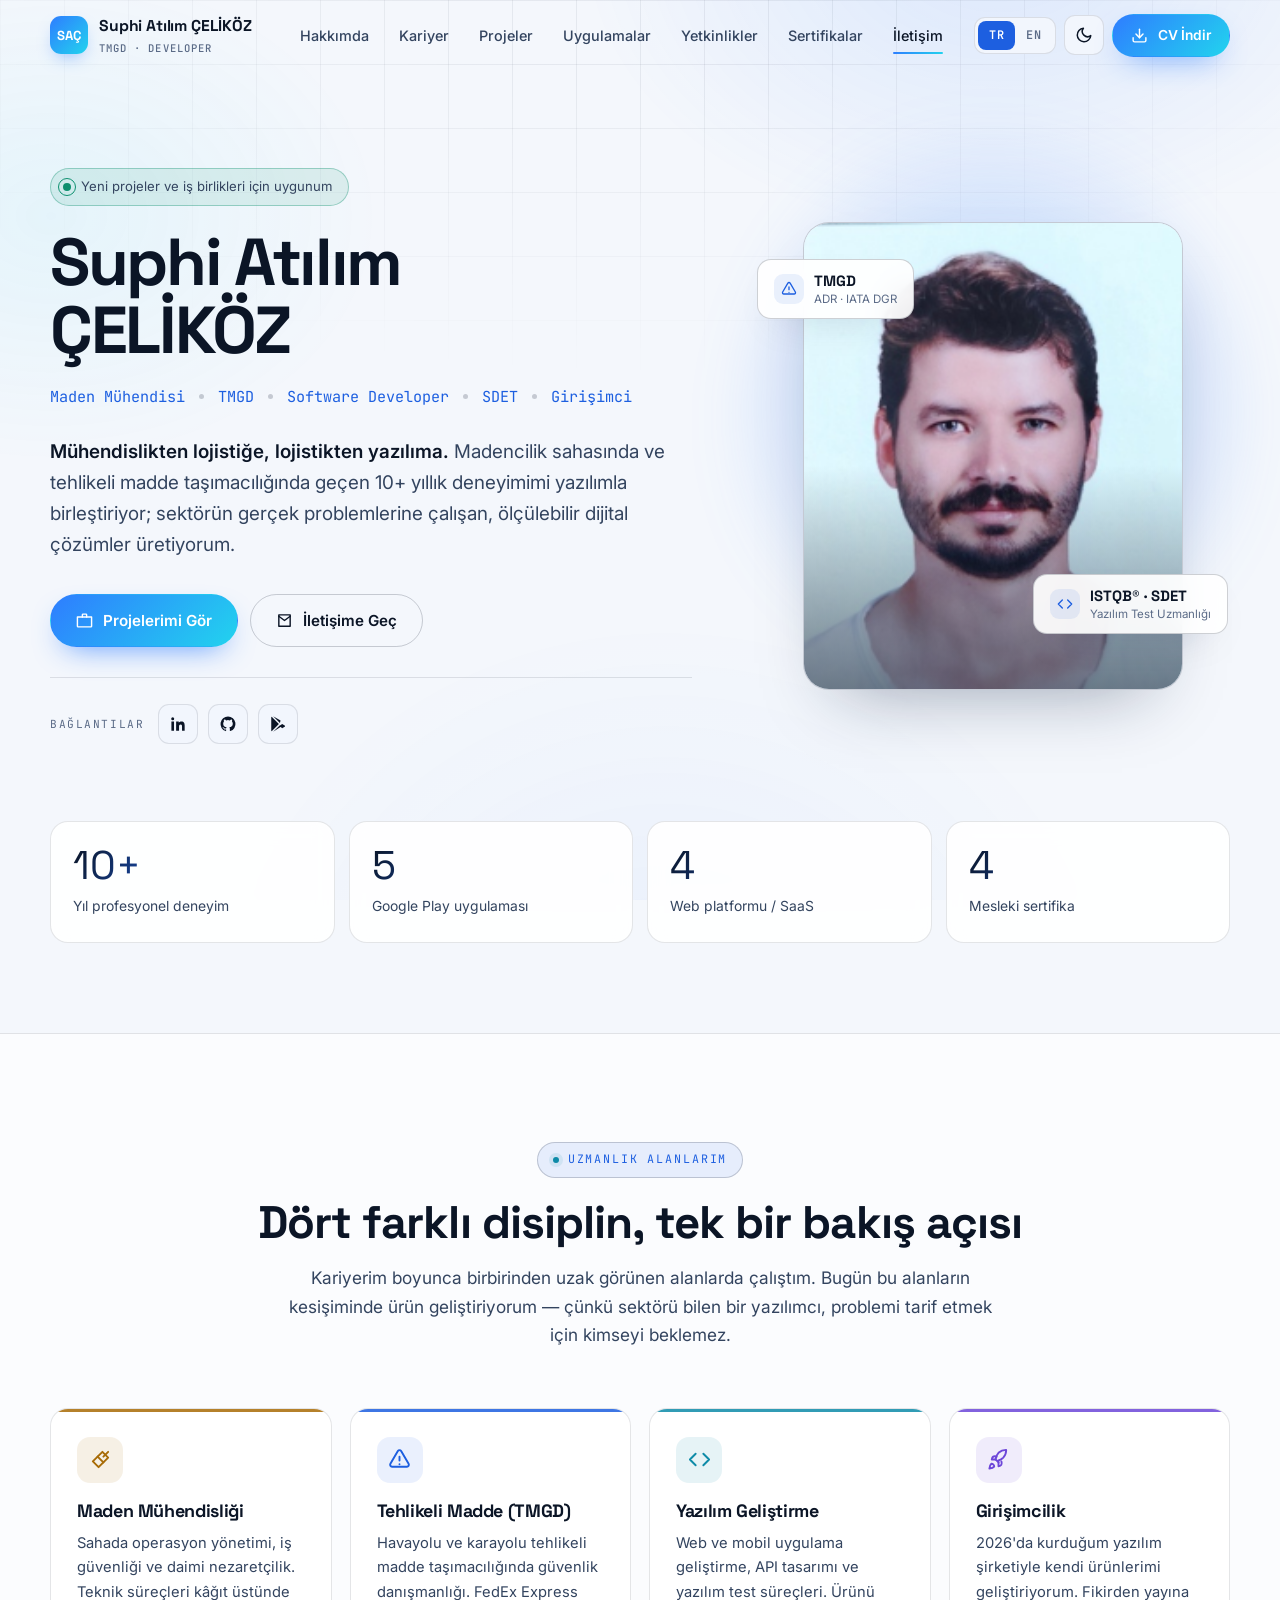
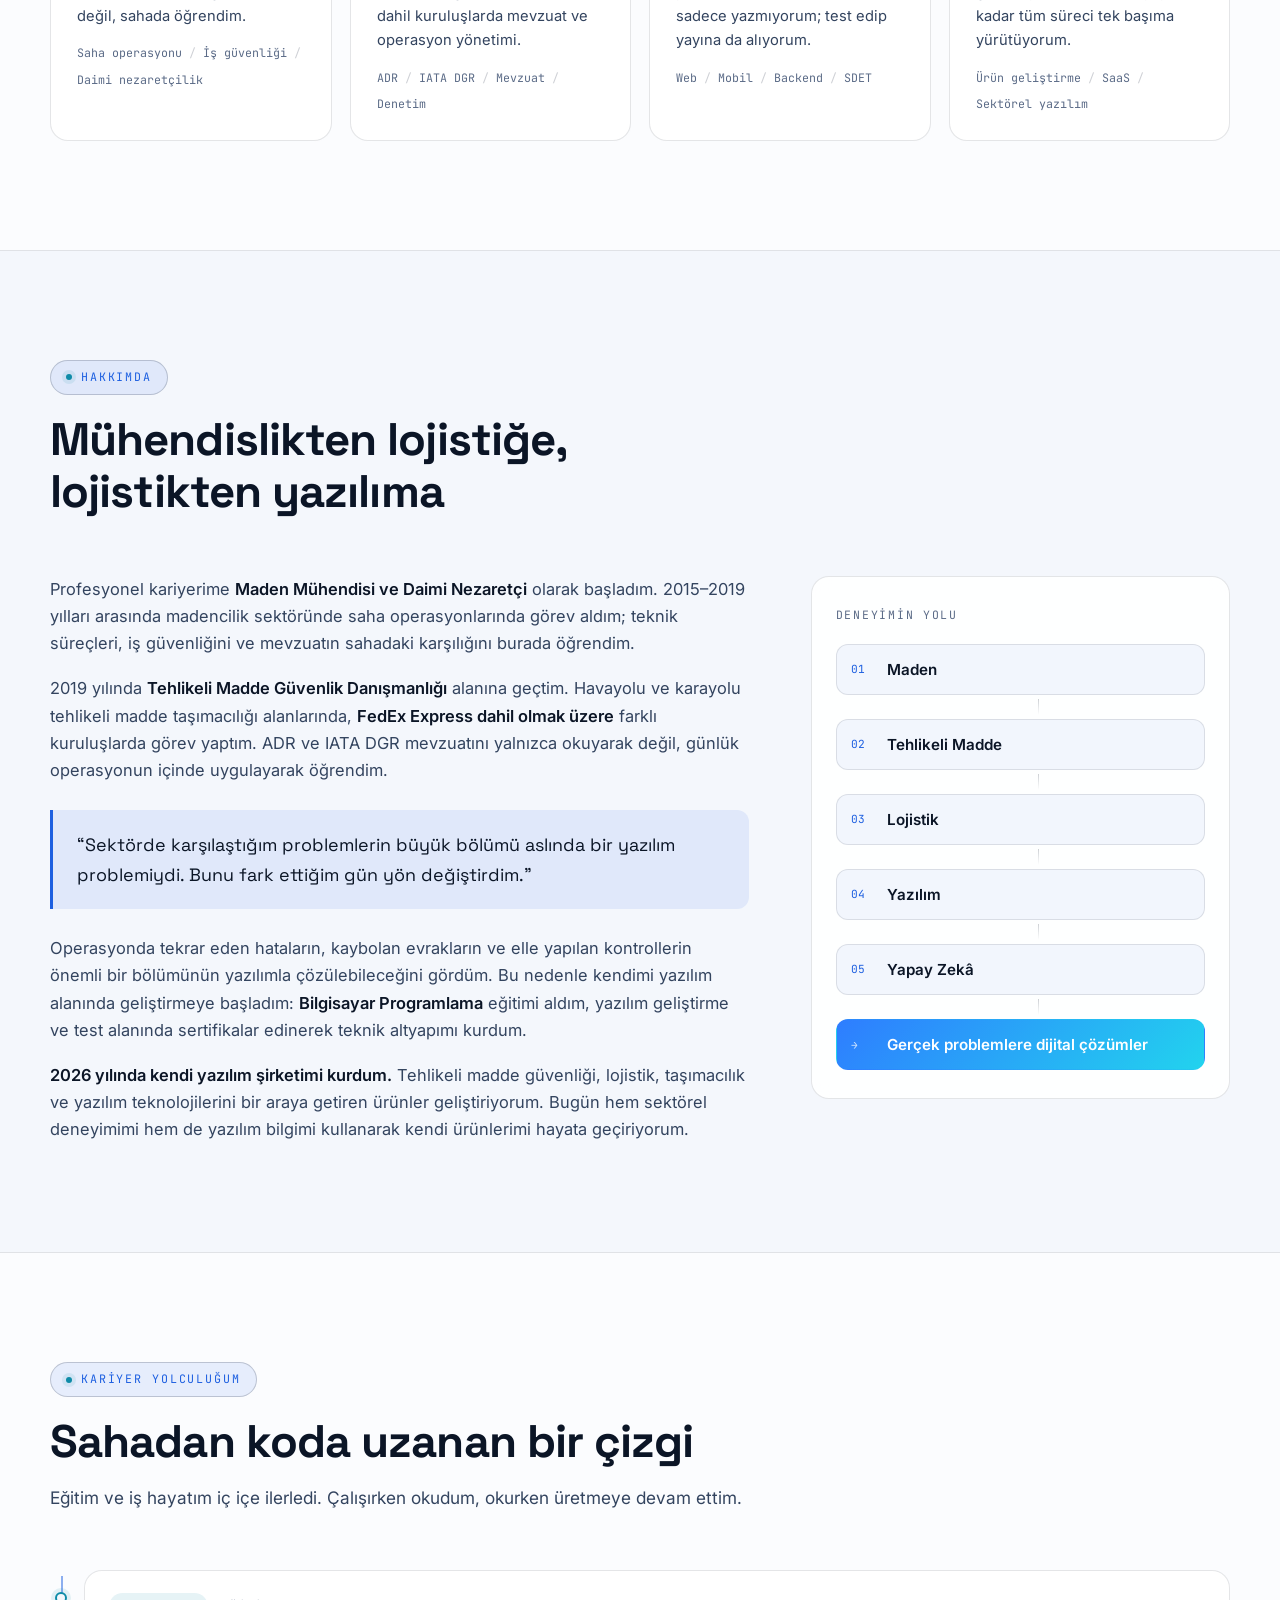
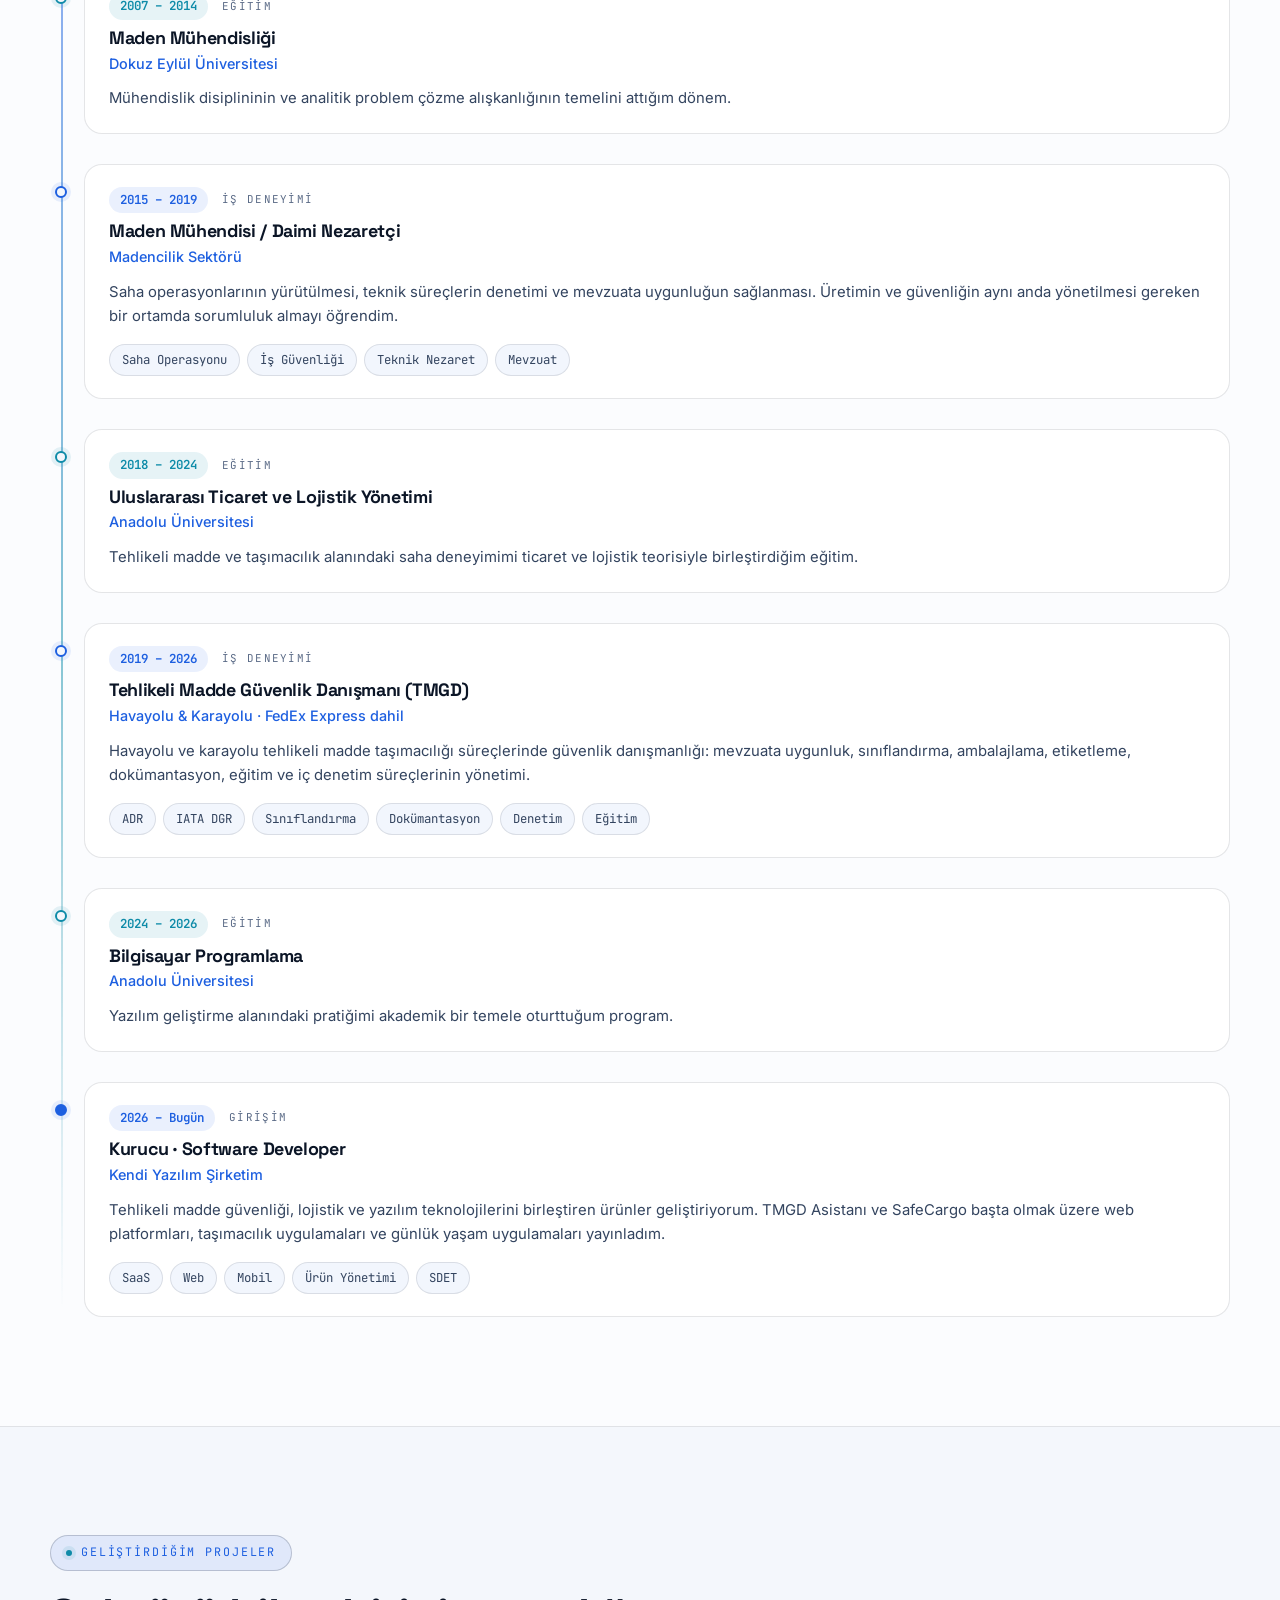
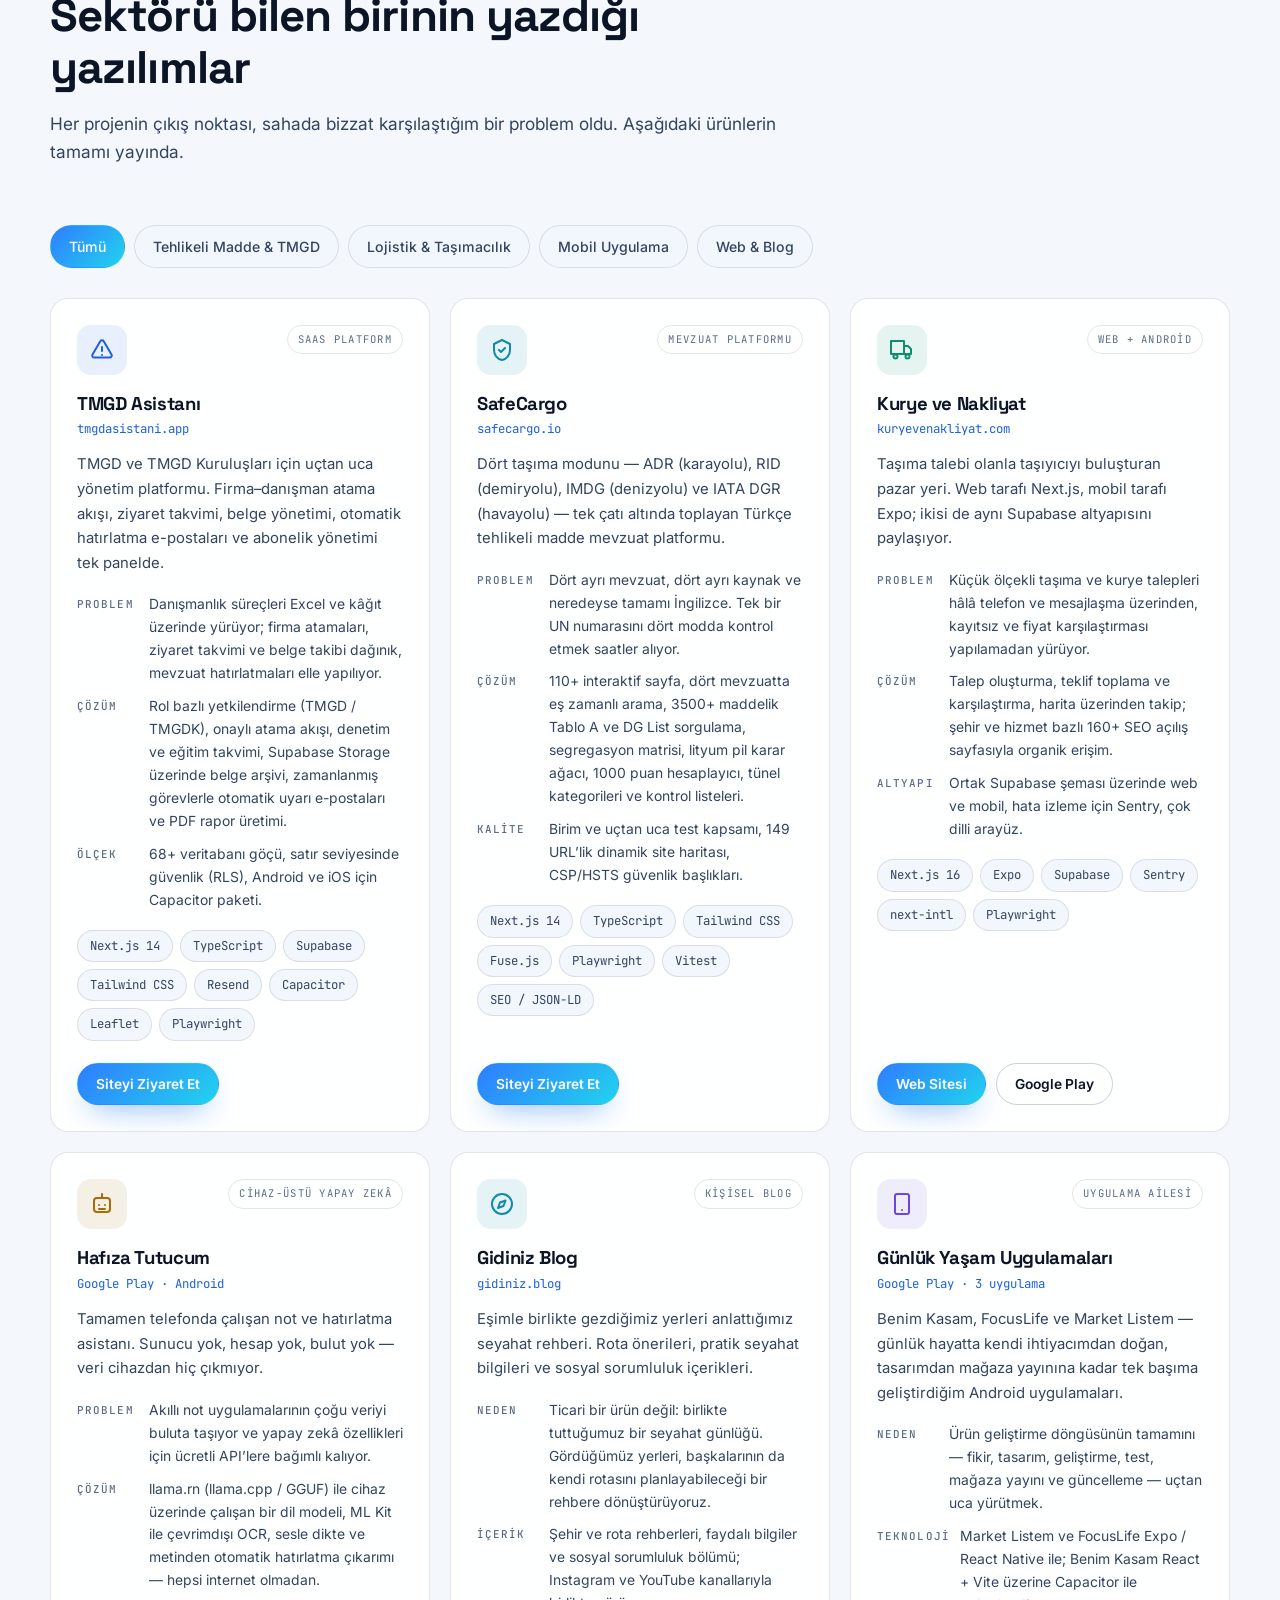
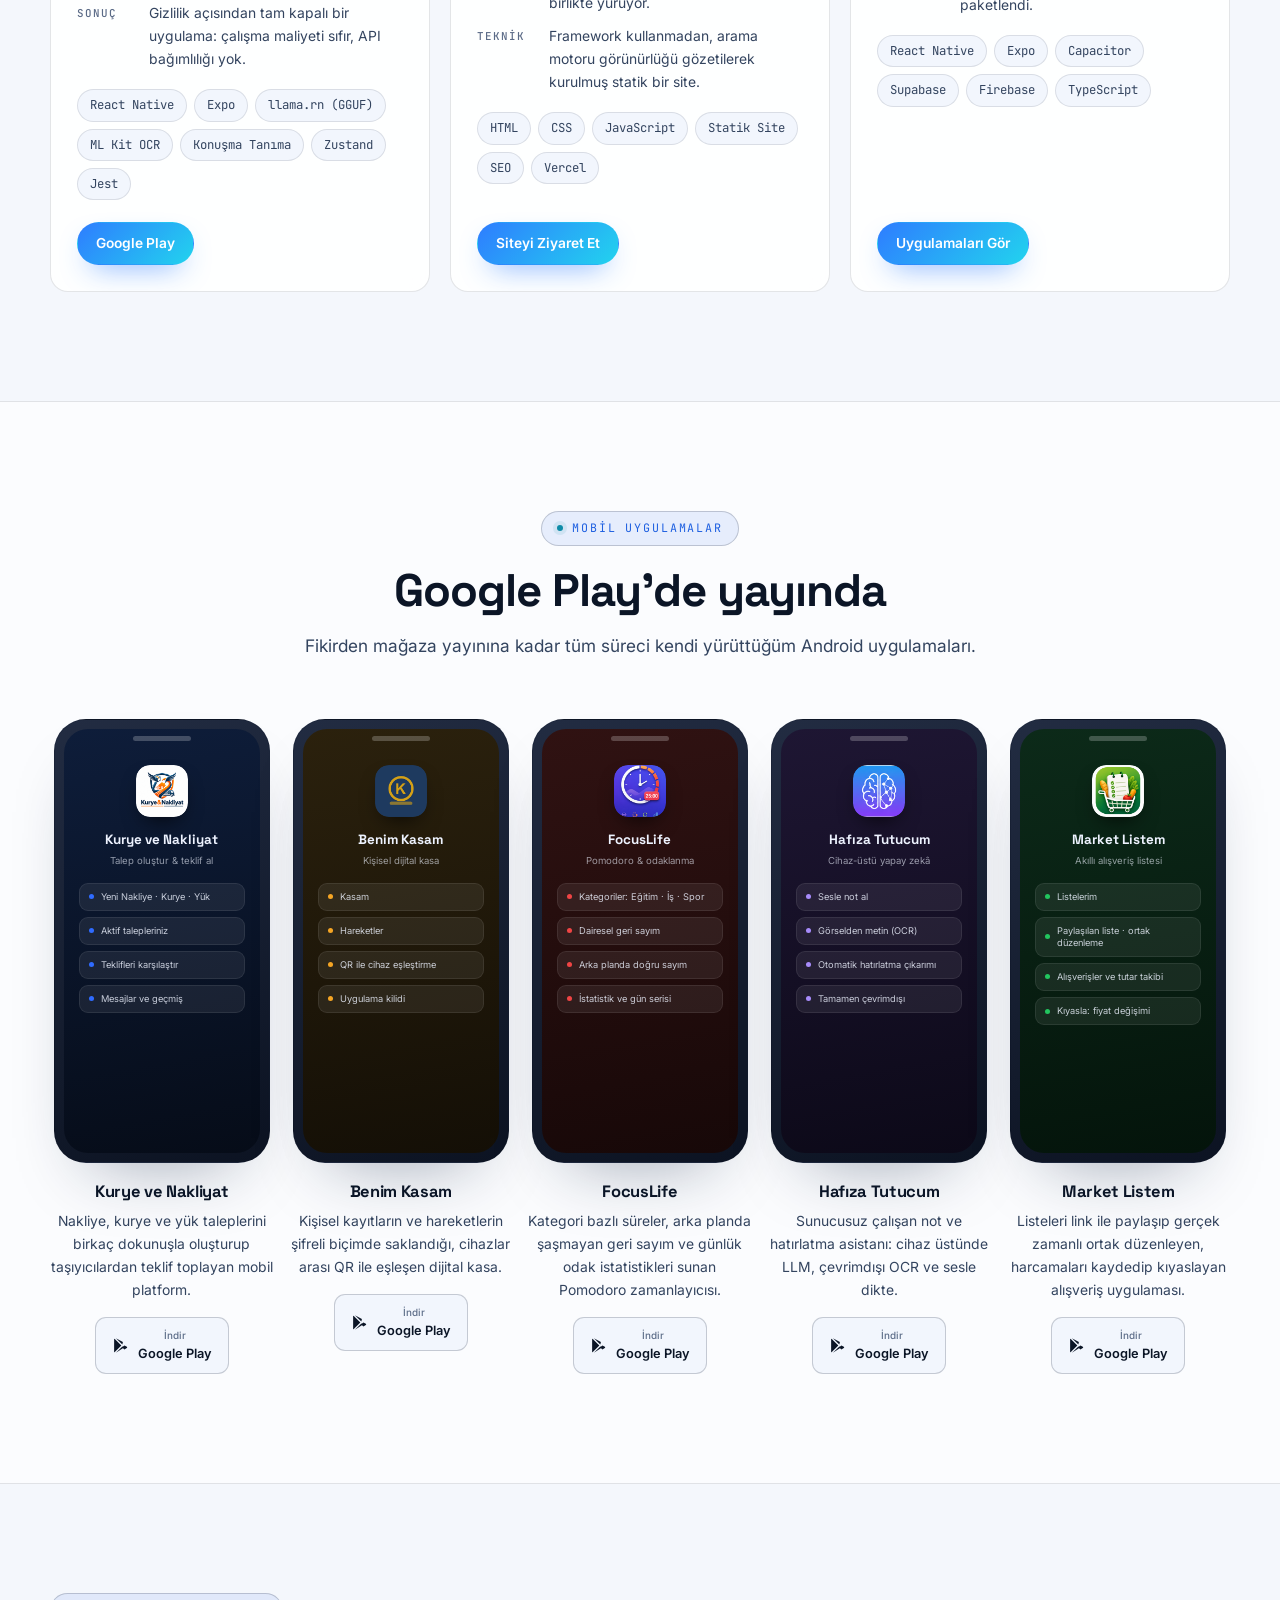
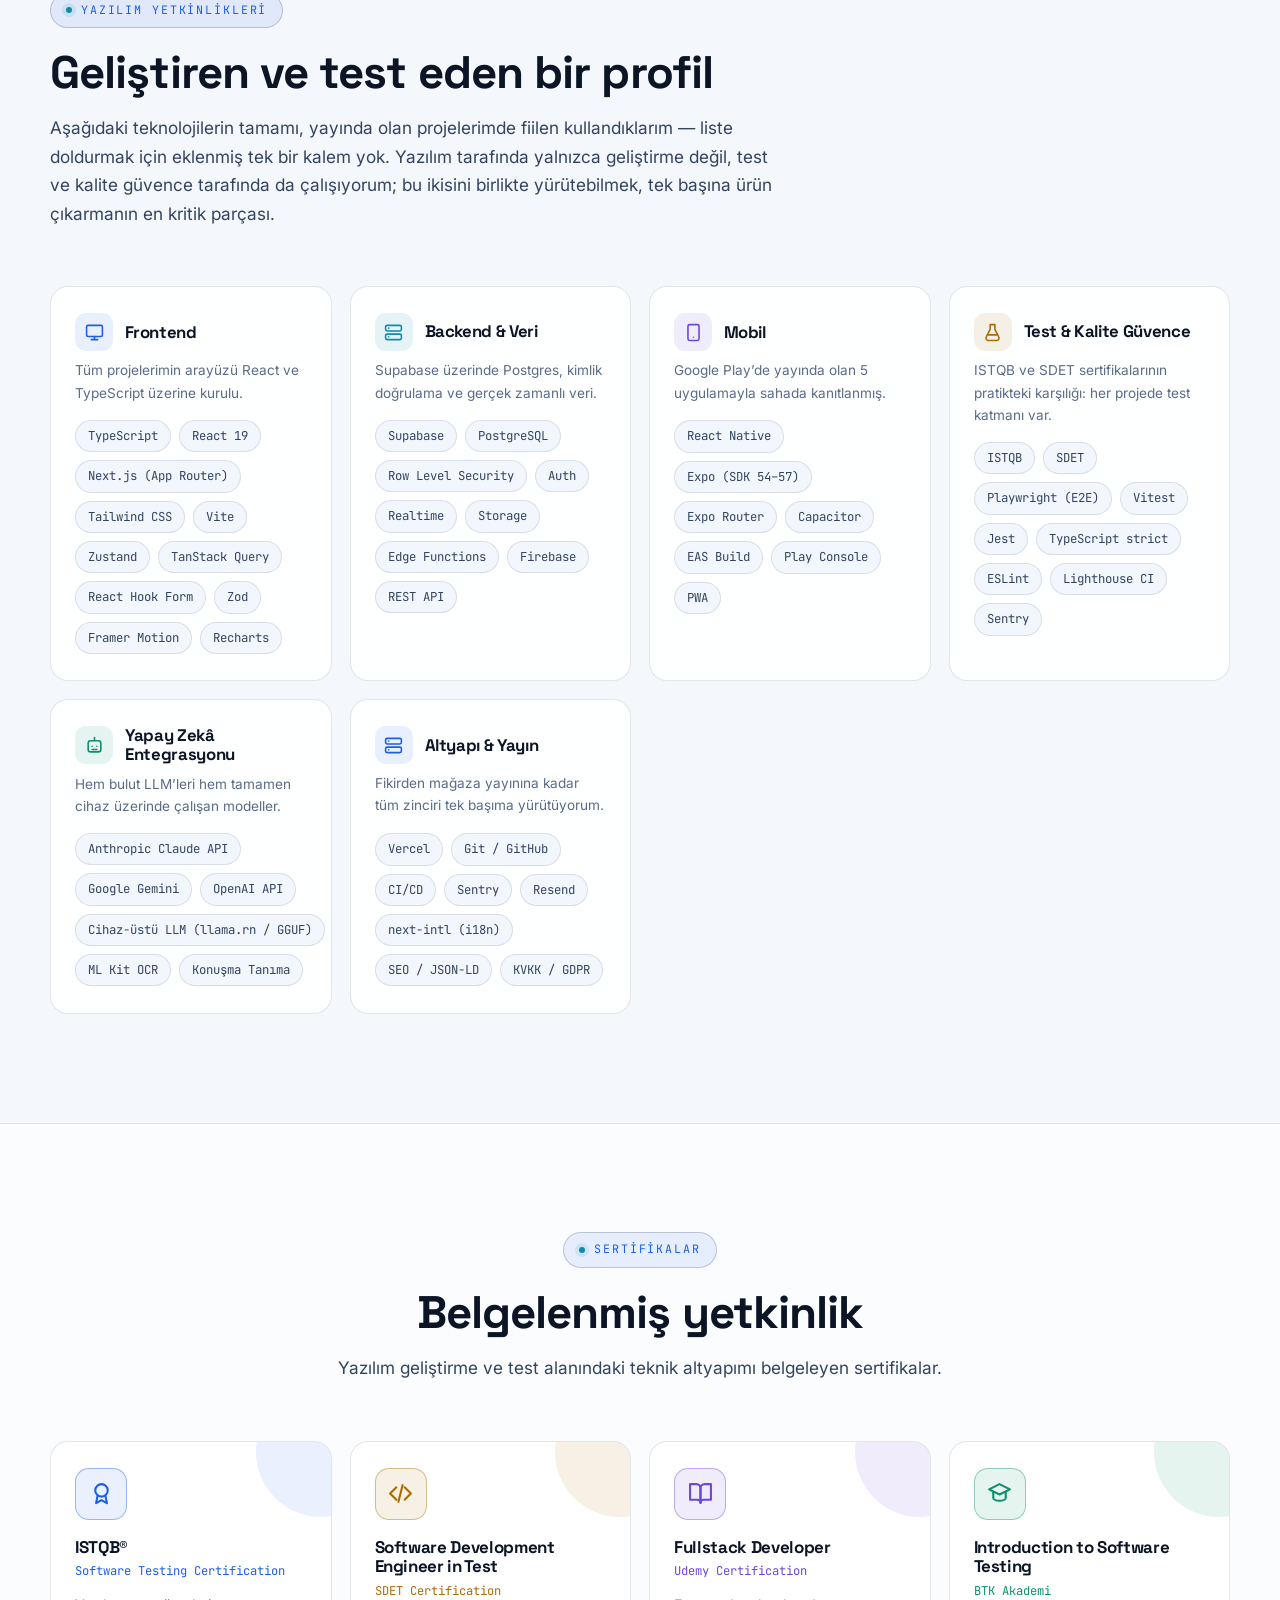
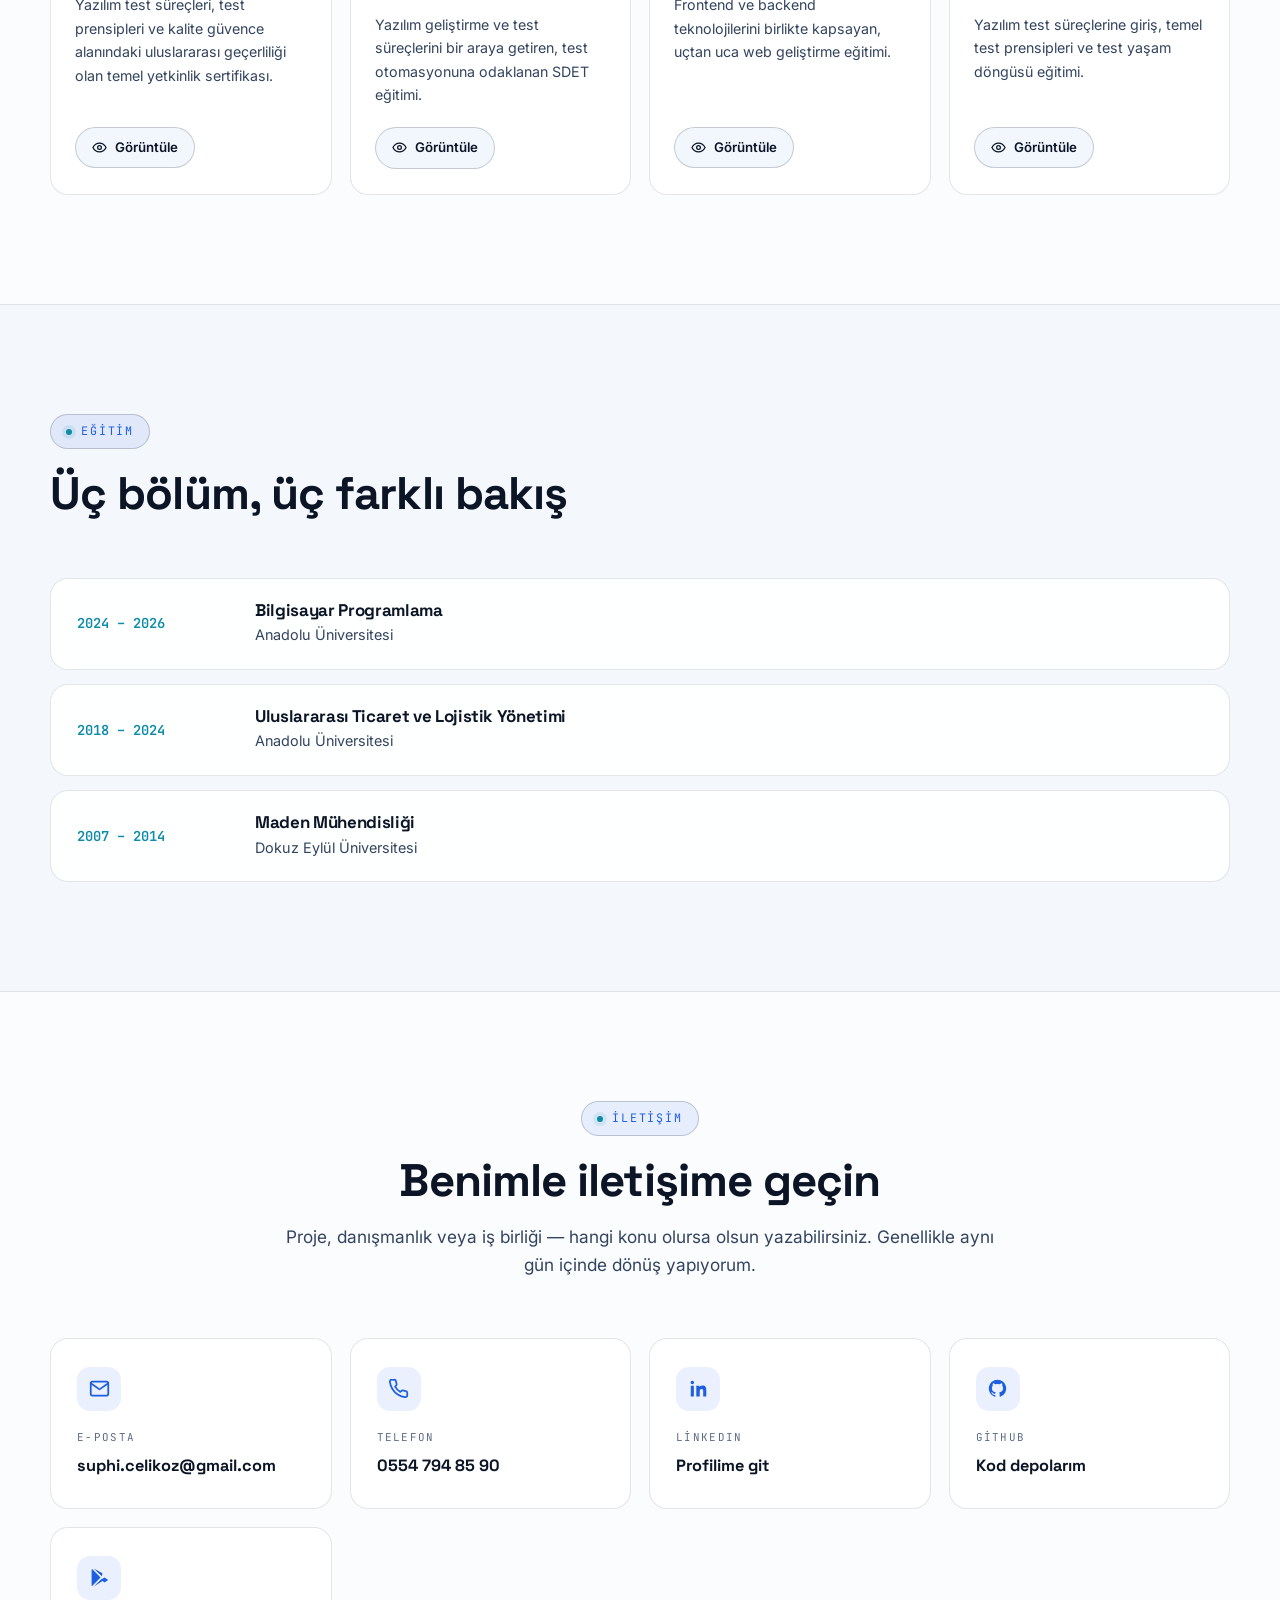
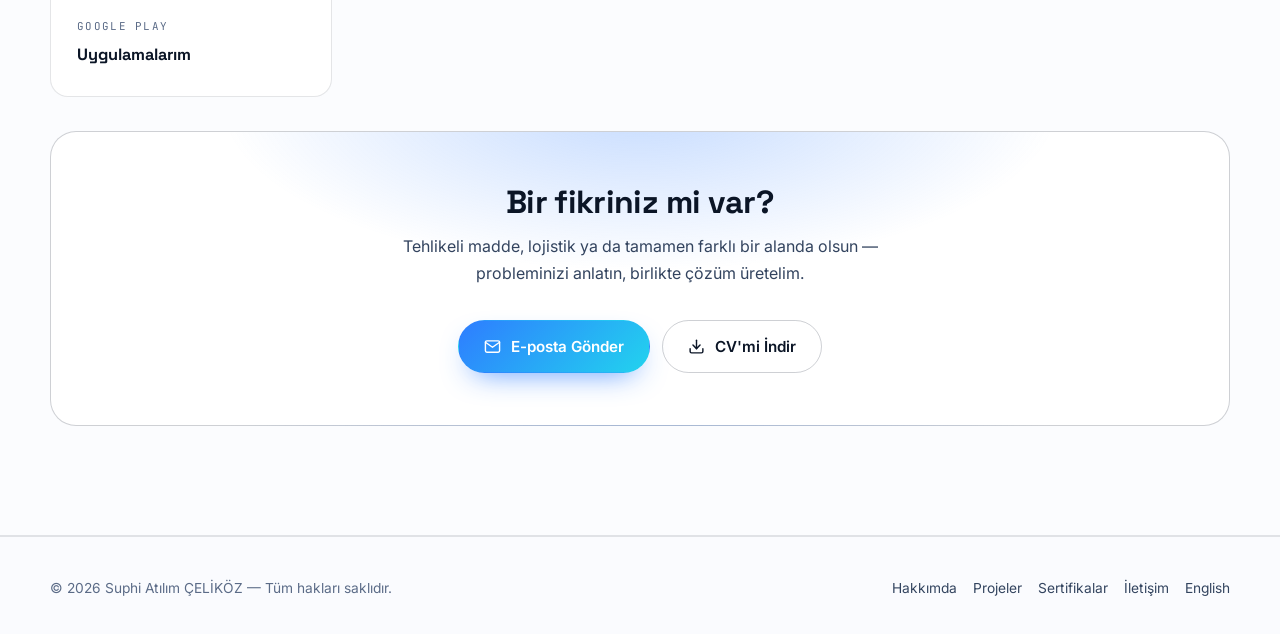
==== index.html @ d2cd6094 "Gidiniz Blog projesi eklendi, alan adi notu guncellendi - Yeni proje karti: Gidiniz Blog (gidiniz.bl" ====
<!DOCTYPE html>
<html lang="tr" data-theme="dark">
<head>
<meta charset="UTF-8">
<meta name="viewport" content="width=device-width, initial-scale=1">
<title>Suphi Atılım ÇELİKÖZ — Maden Mühendisi · TMGD · Software Developer</title>

<meta name="description" content="Suphi Atılım ÇELİKÖZ — Maden Mühendisi, Tehlikeli Madde Güvenlik Danışmanı (TMGD) ve yazılım geliştirici. Saha deneyimini yazılımla birleştirerek lojistik ve tehlikeli madde alanında dijital çözümler geliştiriyorum.">
<meta name="author" content="Suphi Atılım ÇELİKÖZ">
<meta name="keywords" content="Suphi Atılım Çeliköz, TMGD, Tehlikeli Madde Güvenlik Danışmanı, ADR, IATA DGR, Maden Mühendisi, Software Developer, SDET, ISTQB, yazılım geliştirici, lojistik yazılım">
<link rel="canonical" href="https://suphicelikoz.com/">
<link rel="alternate" hreflang="tr" href="https://suphicelikoz.com/">
<link rel="alternate" hreflang="en" href="https://suphicelikoz.com/en.html">
<link rel="alternate" hreflang="x-default" href="https://suphicelikoz.com/">

<!-- Open Graph / sosyal paylaşım -->
<meta property="og:type" content="profile">
<meta property="og:locale" content="tr_TR">
<meta property="og:title" content="Suphi Atılım ÇELİKÖZ — Maden Mühendisi · TMGD · Software Developer">
<meta property="og:description" content="Mühendislikten lojistiğe, lojistikten yazılıma. Saha deneyimini yazılımla birleştiren dijital çözümler.">
<meta property="og:url" content="https://suphicelikoz.com/">
<meta property="og:image" content="https://suphicelikoz.com/assets/img/og-cover.jpg">
<meta name="twitter:card" content="summary_large_image">

<meta name="theme-color" content="#060a15">
<link rel="icon" href="assets/img/favicon.svg" type="image/svg+xml">

<link rel="preconnect" href="https://fonts.googleapis.com">
<link rel="preconnect" href="https://fonts.gstatic.com" crossorigin>
<link href="https://fonts.googleapis.com/css2?family=Inter:wght@400;500;600;700&family=Space+Grotesk:wght@500;600;700&family=JetBrains+Mono:wght@400;500;600&display=swap" rel="stylesheet">
<link rel="stylesheet" href="assets/css/style.css">

<!-- Tema, sayfa boyanmadan uygulanır (yanıp sönmeyi önler) -->
<script>
(function () {
  try {
    var saved = localStorage.getItem("sac-theme");
    var theme = saved || (window.matchMedia("(prefers-color-scheme: light)").matches ? "light" : "dark");
    document.documentElement.setAttribute("data-theme", theme);
    var m = document.querySelector('meta[name="theme-color"]');
    if (m) m.setAttribute("content", theme === "light" ? "#f4f7fc" : "#060a15");
  } catch (e) {}
})();
</script>

<script type="application/ld+json">
{
  "@context": "https://schema.org",
  "@type": "Person",
  "name": "Suphi Atılım ÇELİKÖZ",
  "jobTitle": ["Tehlikeli Madde Güvenlik Danışmanı", "Software Developer", "Maden Mühendisi"],
  "email": "mailto:suphi.celikoz@gmail.com",
  "telephone": "+90-554-794-85-90",
  "url": "https://suphicelikoz.com/",
  "image": "https://suphicelikoz.com/assets/img/suphifoto.png",
  "nationality": "TR",
  "knowsLanguage": ["tr", "en"],
  "sameAs": [
    "https://www.linkedin.com/in/suphi-atilim-celikoz/",
    "https://github.com/suphiati",
    "https://play.google.com/store/apps/developer?id=RiskManage+Studio"
  ],
  "alumniOf": [
    { "@type": "CollegeOrUniversity", "name": "Dokuz Eylül Üniversitesi" },
    { "@type": "CollegeOrUniversity", "name": "Anadolu Üniversitesi" }
  ],
  "knowsAbout": ["ADR", "IATA DGR", "Tehlikeli Madde Taşımacılığı", "Yazılım Geliştirme", "Test Otomasyonu", "Lojistik"],
  "owns": [
    { "@type": "WebSite", "name": "TMGD Asistanı", "url": "https://tmgdasistani.app" },
    { "@type": "WebSite", "name": "SafeCargo", "url": "https://safecargo.io" },
    { "@type": "WebSite", "name": "Kurye ve Nakliyat", "url": "https://kuryevenakliyat.com" }
  ]
}
</script>
</head>

<body>
<a class="skip-link" href="#main">İçeriğe geç</a>

<!-- ══ HEADER ═══════════════════════════════════════════════════════════ -->
<header class="header" id="header">
  <div class="header__inner">
    <a class="brand" href="#top" aria-label="Ana sayfa">
      <span class="brand__mark">SAÇ</span>
      <span>
        <span class="brand__name">Suphi Atılım ÇELİKÖZ</span>
        <span class="brand__role">TMGD · Developer</span>
      </span>
    </a>

    <nav class="nav" id="nav" aria-label="Ana menü">
      <a href="#hakkimda">Hakkımda</a>
      <a href="#yolculuk">Kariyer</a>
      <a href="#projeler">Projeler</a>
      <a href="#uygulamalar">Uygulamalar</a>
      <a href="#yetkinlikler">Yetkinlikler</a>
      <a href="#sertifikalar">Sertifikalar</a>
      <a href="#iletisim">İletişim</a>
    </nav>

    <div class="header__actions">
      <div class="lang-switch" role="group" aria-label="Dil seçimi">
        <a href="index.html" aria-current="true">TR</a>
        <a href="en.html">EN</a>
      </div>

      <button class="icon-btn theme-toggle" id="themeToggle" type="button"
              aria-label="Açık / koyu tema değiştir" title="Tema değiştir">
        <svg class="icon-sun" viewBox="0 0 24 24" fill="none" stroke="currentColor" stroke-width="2" stroke-linecap="round"><circle cx="12" cy="12" r="4"/><path d="M12 2v2M12 20v2M4.9 4.9l1.4 1.4M17.7 17.7l1.4 1.4M2 12h2M20 12h2M6.3 17.7l-1.4 1.4M19.1 4.9l-1.4 1.4"/></svg>
        <svg class="icon-moon" viewBox="0 0 24 24" fill="none" stroke="currentColor" stroke-width="2" stroke-linecap="round" stroke-linejoin="round"><path d="M21 12.8A9 9 0 1 1 11.2 3a7 7 0 0 0 9.8 9.8z"/></svg>
      </button>

      <button class="btn btn--primary btn--sm header__cv" id="printCv" type="button">
        <svg viewBox="0 0 24 24" fill="none" stroke="currentColor" stroke-width="2" stroke-linecap="round" stroke-linejoin="round"><path d="M21 15v4a2 2 0 0 1-2 2H5a2 2 0 0 1-2-2v-4"/><path d="M7 10l5 5 5-5"/><path d="M12 15V3"/></svg>
        <span class="header__cv-label">CV İndir</span>
      </button>

      <button class="icon-btn burger" id="burger" type="button" aria-label="Menüyü aç" aria-expanded="false" aria-controls="nav">
        <svg viewBox="0 0 24 24" fill="none" stroke="currentColor" stroke-width="2" stroke-linecap="round"><path d="M3 6h18M3 12h18M3 18h18"/></svg>
      </button>
    </div>
  </div>
</header>

<main id="main">
<span id="top"></span>

<!-- ══ HERO ═════════════════════════════════════════════════════════════ -->
<section class="hero">
  <div class="wrap">
    <div class="hero__grid">
      <div class="hero__intro">
        <div class="hero__status reveal">
          <span class="hero__dot"></span>
          Yeni projeler ve iş birlikleri için uygunum
        </div>

        <h1 class="hero__title reveal" style="--d:60ms">
          <span>Suphi Atılım</span>
          <span class="grad-text">ÇELİKÖZ</span>
        </h1>

        <ul class="hero__roles reveal" style="--d:120ms">
          <li>Maden Mühendisi</li>
          <li>TMGD</li>
          <li>Software Developer</li>
          <li>SDET</li>
          <li>Girişimci</li>
        </ul>

        <p class="hero__lead reveal" style="--d:180ms">
          <strong>Mühendislikten lojistiğe, lojistikten yazılıma.</strong>
          Madencilik sahasında ve tehlikeli madde taşımacılığında geçen 10+ yıllık
          deneyimimi yazılımla birleştiriyor; sektörün gerçek problemlerine
          çalışan, ölçülebilir dijital çözümler üretiyorum.
        </p>

        <div class="hero__cta reveal" style="--d:240ms">
          <a class="btn btn--primary" href="#projeler">
            <svg viewBox="0 0 24 24" fill="none" stroke="currentColor" stroke-width="2" stroke-linecap="round" stroke-linejoin="round"><path d="M2 7h20v13a1 1 0 0 1-1 1H3a1 1 0 0 1-1-1z"/><path d="M9 7V4a1 1 0 0 1 1-1h4a1 1 0 0 1 1 1v3"/></svg>
            Projelerimi Gör
          </a>
          <a class="btn btn--ghost" href="#iletisim">
            <svg viewBox="0 0 24 24" fill="none" stroke="currentColor" stroke-width="2" stroke-linecap="round" stroke-linejoin="round"><path d="M4 4h16v16H4z"/><path d="m4 6 8 6 8-6"/></svg>
            İletişime Geç
          </a>
        </div>

        <div class="hero__social reveal" style="--d:300ms">
          <span>Bağlantılar</span>
          <a class="icon-btn" href="https://www.linkedin.com/in/suphi-atilim-celikoz/" target="_blank" rel="noopener" aria-label="LinkedIn profili" title="LinkedIn">
            <svg viewBox="0 0 24 24" fill="currentColor"><path d="M6.94 5a2 2 0 1 1-4 0 2 2 0 0 1 4 0zM3.2 8.75h3.5V21H3.2zM9.5 8.75H13v1.67h.05c.49-.88 1.68-1.81 3.45-1.81 3.7 0 4.38 2.3 4.38 5.3V21h-3.5v-5.4c0-1.29-.02-2.95-1.85-2.95-1.85 0-2.13 1.4-2.13 2.86V21H9.5z"/></svg>
          </a>
          <a class="icon-btn" href="https://github.com/suphiati" target="_blank" rel="noopener" aria-label="GitHub profili" title="GitHub">
            <svg viewBox="0 0 24 24" fill="currentColor"><path d="M12 2a10 10 0 0 0-3.16 19.49c.5.09.68-.22.68-.48l-.01-1.7c-2.78.6-3.37-1.34-3.37-1.34-.45-1.16-1.11-1.47-1.11-1.47-.91-.62.07-.61.07-.61 1 .07 1.53 1.03 1.53 1.03.89 1.53 2.34 1.09 2.91.83.09-.65.35-1.09.63-1.34-2.22-.25-4.56-1.11-4.56-4.94 0-1.09.39-1.98 1.03-2.68-.1-.25-.45-1.27.1-2.64 0 0 .84-.27 2.75 1.02a9.5 9.5 0 0 1 5 0c1.91-1.29 2.75-1.02 2.75-1.02.55 1.37.2 2.39.1 2.64.64.7 1.03 1.59 1.03 2.68 0 3.84-2.34 4.68-4.57 4.93.36.31.68.92.68 1.85l-.01 2.75c0 .27.18.58.69.48A10 10 0 0 0 12 2z"/></svg>
          </a>
          <a class="icon-btn" href="https://play.google.com/store/apps/developer?id=RiskManage+Studio" target="_blank" rel="noopener" aria-label="Google Play uygulamaları" title="Google Play">
            <svg viewBox="0 0 24 24" fill="currentColor"><path d="M3.6 2.3a1 1 0 0 0-.6.9v17.6a1 1 0 0 0 .6.9l9.6-9.7zM14.6 10.5 5.5 1.6l9.9 5.6zM17.6 12l3.3 1.9c.7.4.7 1.4 0 1.8l-3.4 1.9-3.4-3.3zM5.5 22.4l9.1-8.9 1.8 1.8z"/></svg>
          </a>
        </div>
      </div>

      <figure class="hero__photo reveal" style="--d:160ms">
        <span class="hero__photo-glow" aria-hidden="true"></span>
        <div class="hero__photo-frame">
          <img src="assets/img/suphifoto.png" alt="Suphi Atılım ÇELİKÖZ portre fotoğrafı" width="600" height="740"
               onerror="this.outerHTML='&lt;div class=&quot;hero__photo-fallback&quot;&gt;SAÇ&lt;/div&gt;'">
        </div>
        <div class="hero__badge hero__badge--tl">
          <i><svg viewBox="0 0 24 24" fill="none" stroke="currentColor" stroke-width="2" stroke-linecap="round" stroke-linejoin="round"><path d="M10.3 3.2 2.5 16.5a2 2 0 0 0 1.7 3h15.6a2 2 0 0 0 1.7-3L13.7 3.2a2 2 0 0 0-3.4 0z"/><path d="M12 9v4M12 17h.01"/></svg></i>
          <span><b>TMGD</b><small>ADR · IATA DGR</small></span>
        </div>
        <div class="hero__badge hero__badge--br">
          <i><svg viewBox="0 0 24 24" fill="none" stroke="currentColor" stroke-width="2" stroke-linecap="round" stroke-linejoin="round"><path d="m16 18 6-6-6-6M8 6l-6 6 6 6"/></svg></i>
          <span><b>ISTQB® · SDET</b><small>Yazılım Test Uzmanlığı</small></span>
        </div>
      </figure>
    </div>

    <!-- Istatistikler -->
    <div class="stats">
      <div class="stat card reveal"><span class="stat__num" data-count="10" data-suffix="+">10+</span><span class="stat__label">Yıl profesyonel deneyim</span></div>
      <div class="stat card reveal" style="--d:80ms"><span class="stat__num" data-count="5" data-suffix="">5</span><span class="stat__label">Google Play uygulaması</span></div>
      <div class="stat card reveal" style="--d:160ms"><span class="stat__num" data-count="4" data-suffix="">4</span><span class="stat__label">Web platformu / SaaS</span></div>
      <div class="stat card reveal" style="--d:240ms"><span class="stat__num" data-count="4" data-suffix="">4</span><span class="stat__label">Mesleki sertifika</span></div>
    </div>
  </div>
</section>

<!-- ══ UZMANLIK ALANLARI ════════════════════════════════════════════════ -->
<section class="section section--alt" id="uzmanlik">
  <div class="wrap">
    <div class="section-head section-head--center">
      <span class="eyebrow">Uzmanlık Alanlarım</span>
      <h2 class="section-title">Dört farklı disiplin, <span class="grad-text">tek bir bakış açısı</span></h2>
      <p class="section-desc">
        Kariyerim boyunca birbirinden uzak görünen alanlarda çalıştım. Bugün bu alanların
        kesişiminde ürün geliştiriyorum — çünkü sektörü bilen bir yazılımcı, problemi
        tarif etmek için kimseyi beklemez.
      </p>
    </div>

    <div class="domains">
      <article class="domain card reveal" style="--accent:var(--amber); --accent-dim:var(--amber-dim)">
        <div class="domain__icon"><svg viewBox="0 0 24 24" fill="none" stroke="currentColor" stroke-width="2" stroke-linecap="round" stroke-linejoin="round"><path d="M14 4 4 14l6 6 10-10z"/><path d="m9 9 6 6"/><path d="M20 4 15 9"/></svg></div>
        <h3>Maden Mühendisliği</h3>
        <p>Sahada operasyon yönetimi, iş güvenliği ve daimi nezaretçilik. Teknik süreçleri
           kâğıt üstünde değil, sahada öğrendim.</p>
        <ul><li>Saha operasyonu</li><li>İş güvenliği</li><li>Daimi nezaretçilik</li></ul>
      </article>

      <article class="domain card reveal" style="--d:80ms; --accent:var(--brand); --accent-dim:var(--brand-dim)">
        <div class="domain__icon"><svg viewBox="0 0 24 24" fill="none" stroke="currentColor" stroke-width="2" stroke-linecap="round" stroke-linejoin="round"><path d="M10.3 3.2 2.5 16.5a2 2 0 0 0 1.7 3h15.6a2 2 0 0 0 1.7-3L13.7 3.2a2 2 0 0 0-3.4 0z"/><path d="M12 9v4M12 17h.01"/></svg></div>
        <h3>Tehlikeli Madde (TMGD)</h3>
        <p>Havayolu ve karayolu tehlikeli madde taşımacılığında güvenlik danışmanlığı.
           FedEx Express dahil kuruluşlarda mevzuat ve operasyon yönetimi.</p>
        <ul><li>ADR</li><li>IATA DGR</li><li>Mevzuat</li><li>Denetim</li></ul>
      </article>

      <article class="domain card reveal" style="--d:160ms; --accent:var(--cyan); --accent-dim:var(--cyan-dim)">
        <div class="domain__icon"><svg viewBox="0 0 24 24" fill="none" stroke="currentColor" stroke-width="2" stroke-linecap="round" stroke-linejoin="round"><path d="m16 18 6-6-6-6M8 6l-6 6 6 6"/></svg></div>
        <h3>Yazılım Geliştirme</h3>
        <p>Web ve mobil uygulama geliştirme, API tasarımı ve yazılım test süreçleri.
           Ürünü sadece yazmıyorum; test edip yayına da alıyorum.</p>
        <ul><li>Web</li><li>Mobil</li><li>Backend</li><li>SDET</li></ul>
      </article>

      <article class="domain card reveal" style="--d:240ms; --accent:var(--violet); --accent-dim:var(--violet-dim)">
        <div class="domain__icon"><svg viewBox="0 0 24 24" fill="none" stroke="currentColor" stroke-width="2" stroke-linecap="round" stroke-linejoin="round"><path d="M4.5 16.5c-1.5 1.3-2 5-2 5s3.7-.5 5-2a2.8 2.8 0 0 0-3-3z"/><path d="M12 15 9 12a11 11 0 0 1 3-7 11.5 11.5 0 0 1 8-3 11.5 11.5 0 0 1-3 8 11 11 0 0 1-5 3z"/><path d="M9 12H5s.4-2.2 1.5-3 3.5 0 3.5 0"/><path d="M12 15v4s2.2-.4 3-1.5 0-3.5 0-3.5"/></svg></div>
        <h3>Girişimcilik</h3>
        <p>2026'da kurduğum yazılım şirketiyle kendi ürünlerimi geliştiriyorum.
           Fikirden yayına kadar tüm süreci tek başıma yürütüyorum.</p>
        <ul><li>Ürün geliştirme</li><li>SaaS</li><li>Sektörel yazılım</li></ul>
      </article>
    </div>
  </div>
</section>

<!-- ══ HAKKIMDA ═════════════════════════════════════════════════════════ -->
<section class="section" id="hakkimda">
  <div class="wrap">
    <div class="section-head">
      <span class="eyebrow">Hakkımda</span>
      <h2 class="section-title">Mühendislikten lojistiğe,<br><span class="grad-text">lojistikten yazılıma</span></h2>
    </div>

    <div class="about">
      <div class="about__text reveal">
        <p>
          Profesyonel kariyerime <strong>Maden Mühendisi ve Daimi Nezaretçi</strong> olarak başladım.
          2015–2019 yılları arasında madencilik sektöründe saha operasyonlarında görev aldım;
          teknik süreçleri, iş güvenliğini ve mevzuatın sahadaki karşılığını burada öğrendim.
        </p>
        <p>
          2019 yılında <strong>Tehlikeli Madde Güvenlik Danışmanlığı</strong> alanına geçtim.
          Havayolu ve karayolu tehlikeli madde taşımacılığı alanlarında,
          <strong>FedEx Express dahil olmak üzere</strong> farklı kuruluşlarda görev yaptım.
          ADR ve IATA DGR mevzuatını yalnızca okuyarak değil, günlük operasyonun içinde uygulayarak öğrendim.
        </p>

        <blockquote class="about__quote">
          “Sektörde karşılaştığım problemlerin büyük bölümü aslında bir yazılım problemiydi.
          Bunu fark ettiğim gün yön değiştirdim.”
        </blockquote>

        <p>
          Operasyonda tekrar eden hataların, kaybolan evrakların ve elle yapılan kontrollerin
          önemli bir bölümünün yazılımla çözülebileceğini gördüm. Bu nedenle kendimi yazılım
          alanında geliştirmeye başladım: <strong>Bilgisayar Programlama</strong> eğitimi aldım,
          yazılım geliştirme ve test alanında sertifikalar edinerek teknik altyapımı kurdum.
        </p>
        <p>
          <strong>2026 yılında kendi yazılım şirketimi kurdum.</strong> Tehlikeli madde güvenliği,
          lojistik, taşımacılık ve yazılım teknolojilerini bir araya getiren ürünler geliştiriyorum.
          Bugün hem sektörel deneyimimi hem de yazılım bilgimi kullanarak kendi ürünlerimi
          hayata geçiriyorum.
        </p>
      </div>

      <aside class="flow card reveal" style="--d:120ms">
        <div class="flow__title">Deneyimin Yolu</div>
        <div class="flow__list">
          <div class="flow__item"><span class="flow__num">01</span><span class="flow__label">Maden</span></div>
          <div class="flow__arrow" aria-hidden="true"></div>
          <div class="flow__item"><span class="flow__num">02</span><span class="flow__label">Tehlikeli Madde</span></div>
          <div class="flow__arrow" aria-hidden="true"></div>
          <div class="flow__item"><span class="flow__num">03</span><span class="flow__label">Lojistik</span></div>
          <div class="flow__arrow" aria-hidden="true"></div>
          <div class="flow__item"><span class="flow__num">04</span><span class="flow__label">Yazılım</span></div>
          <div class="flow__arrow" aria-hidden="true"></div>
          <div class="flow__item"><span class="flow__num">05</span><span class="flow__label">Yapay Zekâ</span></div>
          <div class="flow__arrow" aria-hidden="true"></div>
          <div class="flow__item flow__item--final"><span class="flow__num">→</span><span class="flow__label">Gerçek problemlere dijital çözümler</span></div>
        </div>
      </aside>
    </div>
  </div>
</section>

<!-- ══ KARİYER YOLCULUĞU ════════════════════════════════════════════════ -->
<section class="section section--alt" id="yolculuk">
  <div class="wrap">
    <div class="section-head">
      <span class="eyebrow">Kariyer Yolculuğum</span>
      <h2 class="section-title">Sahadan <span class="grad-text">koda</span> uzanan bir çizgi</h2>
      <p class="section-desc">Eğitim ve iş hayatım iç içe ilerledi. Çalışırken okudum, okurken üretmeye devam ettim.</p>
    </div>

    <div class="timeline">
      <article class="tl-item tl-item--edu reveal">
        <div class="tl-card card">
          <div class="tl-head"><span class="tl-year">2007 – 2014</span><span class="tl-kind">Eğitim</span></div>
          <h3>Maden Mühendisliği</h3>
          <span class="tl-org">Dokuz Eylül Üniversitesi</span>
          <p>Mühendislik disiplininin ve analitik problem çözme alışkanlığının temelini attığım dönem.</p>
        </div>
      </article>

      <article class="tl-item reveal">
        <div class="tl-card card">
          <div class="tl-head"><span class="tl-year">2015 – 2019</span><span class="tl-kind">İş Deneyimi</span></div>
          <h3>Maden Mühendisi / Daimi Nezaretçi</h3>
          <span class="tl-org">Madencilik Sektörü</span>
          <p>Saha operasyonlarının yürütülmesi, teknik süreçlerin denetimi ve mevzuata uygunluğun
             sağlanması. Üretimin ve güvenliğin aynı anda yönetilmesi gereken bir ortamda
             sorumluluk almayı öğrendim.</p>
          <div class="tl-tags"><span class="tag">Saha Operasyonu</span><span class="tag">İş Güvenliği</span><span class="tag">Teknik Nezaret</span><span class="tag">Mevzuat</span></div>
        </div>
      </article>

      <article class="tl-item tl-item--edu reveal">
        <div class="tl-card card">
          <div class="tl-head"><span class="tl-year">2018 – 2024</span><span class="tl-kind">Eğitim</span></div>
          <h3>Uluslararası Ticaret ve Lojistik Yönetimi</h3>
          <span class="tl-org">Anadolu Üniversitesi</span>
          <p>Tehlikeli madde ve taşımacılık alanındaki saha deneyimimi ticaret ve lojistik
             teorisiyle birleştirdiğim eğitim.</p>
        </div>
      </article>

      <article class="tl-item reveal">
        <div class="tl-card card">
          <div class="tl-head"><span class="tl-year">2019 – 2026</span><span class="tl-kind">İş Deneyimi</span></div>
          <h3>Tehlikeli Madde Güvenlik Danışmanı (TMGD)</h3>
          <span class="tl-org">Havayolu &amp; Karayolu · FedEx Express dahil</span>
          <p>Havayolu ve karayolu tehlikeli madde taşımacılığı süreçlerinde güvenlik danışmanlığı:
             mevzuata uygunluk, sınıflandırma, ambalajlama, etiketleme, dokümantasyon,
             eğitim ve iç denetim süreçlerinin yönetimi.</p>
          <div class="tl-tags"><span class="tag">ADR</span><span class="tag">IATA DGR</span><span class="tag">Sınıflandırma</span><span class="tag">Dokümantasyon</span><span class="tag">Denetim</span><span class="tag">Eğitim</span></div>
        </div>
      </article>

      <article class="tl-item tl-item--edu reveal">
        <div class="tl-card card">
          <div class="tl-head"><span class="tl-year">2024 – 2026</span><span class="tl-kind">Eğitim</span></div>
          <h3>Bilgisayar Programlama</h3>
          <span class="tl-org">Anadolu Üniversitesi</span>
          <p>Yazılım geliştirme alanındaki pratiğimi akademik bir temele oturttuğum program.</p>
        </div>
      </article>

      <article class="tl-item tl-item--now reveal">
        <div class="tl-card card">
          <div class="tl-head"><span class="tl-year">2026 – Bugün</span><span class="tl-kind">Girişim</span></div>
          <h3>Kurucu · Software Developer</h3>
          <span class="tl-org">Kendi Yazılım Şirketim</span>
          <p>Tehlikeli madde güvenliği, lojistik ve yazılım teknolojilerini birleştiren ürünler
             geliştiriyorum. TMGD Asistanı ve SafeCargo başta olmak üzere web platformları,
             taşımacılık uygulamaları ve günlük yaşam uygulamaları yayınladım.</p>
          <div class="tl-tags"><span class="tag">SaaS</span><span class="tag">Web</span><span class="tag">Mobil</span><span class="tag">Ürün Yönetimi</span><span class="tag">SDET</span></div>
        </div>
      </article>
    </div>
  </div>
</section>

<!-- ══ PROJELER ═════════════════════════════════════════════════════════ -->
<section class="section" id="projeler">
  <div class="wrap">
    <div class="section-head">
      <span class="eyebrow">Geliştirdiğim Projeler</span>
      <h2 class="section-title">Sektörü bilen birinin <span class="grad-text">yazdığı yazılımlar</span></h2>
      <p class="section-desc">
        Her projenin çıkış noktası, sahada bizzat karşılaştığım bir problem oldu.
        Aşağıdaki ürünlerin tamamı yayında.
      </p>
    </div>

    <div class="filters" role="group" aria-label="Proje filtreleri">
      <button class="filter" type="button" data-filter="all" aria-pressed="true">Tümü</button>
      <button class="filter" type="button" data-filter="tmgd" aria-pressed="false">Tehlikeli Madde &amp; TMGD</button>
      <button class="filter" type="button" data-filter="lojistik" aria-pressed="false">Lojistik &amp; Taşımacılık</button>
      <button class="filter" type="button" data-filter="mobil" aria-pressed="false">Mobil Uygulama</button>
      <button class="filter" type="button" data-filter="web" aria-pressed="false">Web &amp; Blog</button>
    </div>

    <div class="projects" id="projectGrid">

      <article class="project card reveal" data-cat="tmgd" style="--accent:var(--brand); --accent-dim:var(--brand-dim)">
        <div class="project__top">
          <div class="project__icon"><svg viewBox="0 0 24 24" fill="none" stroke="currentColor" stroke-width="2" stroke-linecap="round" stroke-linejoin="round"><path d="M10.3 3.2 2.5 16.5a2 2 0 0 0 1.7 3h15.6a2 2 0 0 0 1.7-3L13.7 3.2a2 2 0 0 0-3.4 0z"/><path d="M12 9v4M12 17h.01"/></svg></div>
          <span class="project__kind">SaaS Platform</span>
        </div>
        <h3>TMGD Asistanı</h3>
        <a class="project__url" href="https://tmgdasistani.app" target="_blank" rel="noopener">tmgdasistani.app</a>
        <p>TMGD ve TMGD Kuruluşları için uçtan uca yönetim platformu. Firma–danışman atama akışı, ziyaret takvimi, belge yönetimi, otomatik hatırlatma e-postaları ve abonelik yönetimi tek panelde.</p>
        <div class="project__meta">
          <div class="project__row"><b>Problem</b><span>Danışmanlık süreçleri Excel ve kâğıt üzerinde yürüyor; firma atamaları, ziyaret takvimi ve belge takibi dağınık, mevzuat hatırlatmaları elle yapılıyor.</span></div>
          <div class="project__row"><b>Çözüm</b><span>Rol bazlı yetkilendirme (TMGD / TMGDK), onaylı atama akışı, denetim ve eğitim takvimi, Supabase Storage üzerinde belge arşivi, zamanlanmış görevlerle otomatik uyarı e-postaları ve PDF rapor üretimi.</span></div>
          <div class="project__row"><b>Ölçek</b><span>68+ veritabanı göçü, satır seviyesinde güvenlik (RLS), Android ve iOS için Capacitor paketi.</span></div>
        </div>
        <div class="project__tags"><span class="tag">Next.js 14</span><span class="tag">TypeScript</span><span class="tag">Supabase</span><span class="tag">Tailwind CSS</span><span class="tag">Resend</span><span class="tag">Capacitor</span><span class="tag">Leaflet</span><span class="tag">Playwright</span></div>
        <div class="project__links">
          <a class="btn btn--sm btn--primary" href="https://tmgdasistani.app" target="_blank" rel="noopener">Siteyi Ziyaret Et</a>
        </div>
      </article>

      <article class="project card reveal" data-cat="tmgd lojistik" style="--d:80ms; --accent:var(--cyan); --accent-dim:var(--cyan-dim)">
        <div class="project__top">
          <div class="project__icon"><svg viewBox="0 0 24 24" fill="none" stroke="currentColor" stroke-width="2" stroke-linecap="round" stroke-linejoin="round"><path d="M12 2 4 6v6c0 5 3.4 9.1 8 10 4.6-.9 8-5 8-10V6z"/><path d="m9 12 2 2 4-4"/></svg></div>
          <span class="project__kind">Mevzuat Platformu</span>
        </div>
        <h3>SafeCargo</h3>
        <a class="project__url" href="https://safecargo.io" target="_blank" rel="noopener">safecargo.io</a>
        <p>Dört taşıma modunu — ADR (karayolu), RID (demiryolu), IMDG (denizyolu) ve IATA DGR (havayolu) — tek çatı altında toplayan Türkçe tehlikeli madde mevzuat platformu.</p>
        <div class="project__meta">
          <div class="project__row"><b>Problem</b><span>Dört ayrı mevzuat, dört ayrı kaynak ve neredeyse tamamı İngilizce. Tek bir UN numarasını dört modda kontrol etmek saatler alıyor.</span></div>
          <div class="project__row"><b>Çözüm</b><span>110+ interaktif sayfa, dört mevzuatta eş zamanlı arama, 3500+ maddelik Tablo A ve DG List sorgulama, segregasyon matrisi, lityum pil karar ağacı, 1000 puan hesaplayıcı, tünel kategorileri ve kontrol listeleri.</span></div>
          <div class="project__row"><b>Kalite</b><span>Birim ve uçtan uca test kapsamı, 149 URL’lik dinamik site haritası, CSP/HSTS güvenlik başlıkları.</span></div>
        </div>
        <div class="project__tags"><span class="tag">Next.js 14</span><span class="tag">TypeScript</span><span class="tag">Tailwind CSS</span><span class="tag">Fuse.js</span><span class="tag">Playwright</span><span class="tag">Vitest</span><span class="tag">SEO / JSON-LD</span></div>
        <div class="project__links">
          <a class="btn btn--sm btn--primary" href="https://safecargo.io" target="_blank" rel="noopener">Siteyi Ziyaret Et</a>
        </div>
      </article>

      <article class="project card reveal" data-cat="lojistik mobil" style="--d:160ms; --accent:var(--green); --accent-dim:var(--green-dim)">
        <div class="project__top">
          <div class="project__icon"><svg viewBox="0 0 24 24" fill="none" stroke="currentColor" stroke-width="2" stroke-linecap="round" stroke-linejoin="round"><path d="M1 3h13v13H1z"/><path d="M14 8h4l3 3v5h-7z"/><circle cx="5.5" cy="18.5" r="2"/><circle cx="17.5" cy="18.5" r="2"/></svg></div>
          <span class="project__kind">Web + Android</span>
        </div>
        <h3>Kurye ve Nakliyat</h3>
        <a class="project__url" href="https://kuryevenakliyat.com" target="_blank" rel="noopener">kuryevenakliyat.com</a>
        <p>Taşıma talebi olanla taşıyıcıyı buluşturan pazar yeri. Web tarafı Next.js, mobil tarafı Expo; ikisi de aynı Supabase altyapısını paylaşıyor.</p>
        <div class="project__meta">
          <div class="project__row"><b>Problem</b><span>Küçük ölçekli taşıma ve kurye talepleri hâlâ telefon ve mesajlaşma üzerinden, kayıtsız ve fiyat karşılaştırması yapılamadan yürüyor.</span></div>
          <div class="project__row"><b>Çözüm</b><span>Talep oluşturma, teklif toplama ve karşılaştırma, harita üzerinden takip; şehir ve hizmet bazlı 160+ SEO açılış sayfasıyla organik erişim.</span></div>
          <div class="project__row"><b>Altyapı</b><span>Ortak Supabase şeması üzerinde web ve mobil, hata izleme için Sentry, çok dilli arayüz.</span></div>
        </div>
        <div class="project__tags"><span class="tag">Next.js 16</span><span class="tag">Expo</span><span class="tag">Supabase</span><span class="tag">Sentry</span><span class="tag">next-intl</span><span class="tag">Playwright</span></div>
        <div class="project__links">
          <a class="btn btn--sm btn--primary" href="https://kuryevenakliyat.com" target="_blank" rel="noopener">Web Sitesi</a>
          <a class="btn btn--sm btn--ghost" href="https://play.google.com/store/apps/details?id=com.safecargo.kuryevenakliyat" target="_blank" rel="noopener">Google Play</a>
        </div>
      </article>

      <article class="project card reveal" data-cat="mobil" style="--d:0ms; --accent:var(--amber); --accent-dim:var(--amber-dim)">
        <div class="project__top">
          <div class="project__icon"><svg viewBox="0 0 24 24" fill="none" stroke="currentColor" stroke-width="2" stroke-linecap="round" stroke-linejoin="round"><rect x="4" y="6" width="16" height="14" rx="3"/><path d="M12 2v4M9 13h.01M15 13h.01M9 17h6"/></svg></div>
          <span class="project__kind">Cihaz-üstü Yapay Zekâ</span>
        </div>
        <h3>Hafıza Tutucum</h3>
        <span class="project__url">Google Play · Android</span>
        <p>Tamamen telefonda çalışan not ve hatırlatma asistanı. Sunucu yok, hesap yok, bulut yok — veri cihazdan hiç çıkmıyor.</p>
        <div class="project__meta">
          <div class="project__row"><b>Problem</b><span>Akıllı not uygulamalarının çoğu veriyi buluta taşıyor ve yapay zekâ özellikleri için ücretli API’lere bağımlı kalıyor.</span></div>
          <div class="project__row"><b>Çözüm</b><span>llama.rn (llama.cpp / GGUF) ile cihaz üzerinde çalışan bir dil modeli, ML Kit ile çevrimdışı OCR, sesle dikte ve metinden otomatik hatırlatma çıkarımı — hepsi internet olmadan.</span></div>
          <div class="project__row"><b>Sonuç</b><span>Gizlilik açısından tam kapalı bir uygulama: çalışma maliyeti sıfır, API bağımlılığı yok.</span></div>
        </div>
        <div class="project__tags"><span class="tag">React Native</span><span class="tag">Expo</span><span class="tag">llama.rn (GGUF)</span><span class="tag">ML Kit OCR</span><span class="tag">Konuşma Tanıma</span><span class="tag">Zustand</span><span class="tag">Jest</span></div>
        <div class="project__links">
          <a class="btn btn--sm btn--primary" href="https://play.google.com/store/apps/details?id=com.hafizatutucum.app" target="_blank" rel="noopener">Google Play</a>
        </div>
      </article>

      <article class="project card reveal" data-cat="web" style="--d:80ms; --accent:var(--cyan); --accent-dim:var(--cyan-dim)">
        <div class="project__top">
          <div class="project__icon"><svg viewBox="0 0 24 24" fill="none" stroke="currentColor" stroke-width="2" stroke-linecap="round" stroke-linejoin="round"><circle cx="12" cy="12" r="10"/><path d="m15.5 8.5-2 5.5-5.5 2 2-5.5z"/></svg></div>
          <span class="project__kind">Kişisel Blog</span>
        </div>
        <h3>Gidiniz Blog</h3>
        <a class="project__url" href="https://gidiniz.blog" target="_blank" rel="noopener">gidiniz.blog</a>
        <p>Eşimle birlikte gezdiğimiz yerleri anlattığımız seyahat rehberi. Rota önerileri, pratik seyahat bilgileri ve sosyal sorumluluk içerikleri.</p>
        <div class="project__meta">
          <div class="project__row"><b>Neden</b><span>Ticari bir ürün değil: birlikte tuttuğumuz bir seyahat günlüğü. Gördüğümüz yerleri, başkalarının da kendi rotasını planlayabileceği bir rehbere dönüştürüyoruz.</span></div>
          <div class="project__row"><b>İçerik</b><span>Şehir ve rota rehberleri, faydalı bilgiler ve sosyal sorumluluk bölümü; Instagram ve YouTube kanallarıyla birlikte yürüyor.</span></div>
          <div class="project__row"><b>Teknik</b><span>Framework kullanmadan, arama motoru görünürlüğü gözetilerek kurulmuş statik bir site.</span></div>
        </div>
        <div class="project__tags"><span class="tag">HTML</span><span class="tag">CSS</span><span class="tag">JavaScript</span><span class="tag">Statik Site</span><span class="tag">SEO</span><span class="tag">Vercel</span></div>
        <div class="project__links">
          <a class="btn btn--sm btn--primary" href="https://gidiniz.blog" target="_blank" rel="noopener">Siteyi Ziyaret Et</a>
        </div>
      </article>

      <article class="project card reveal" data-cat="mobil" style="--d:160ms; --accent:var(--violet); --accent-dim:var(--violet-dim)">
        <div class="project__top">
          <div class="project__icon"><svg viewBox="0 0 24 24" fill="none" stroke="currentColor" stroke-width="2" stroke-linecap="round" stroke-linejoin="round"><rect x="5" y="2" width="14" height="20" rx="2"/><path d="M12 18h.01"/></svg></div>
          <span class="project__kind">Uygulama Ailesi</span>
        </div>
        <h3>Günlük Yaşam Uygulamaları</h3>
        <span class="project__url">Google Play · 3 uygulama</span>
        <p>Benim Kasam, FocusLife ve Market Listem — günlük hayatta kendi ihtiyacımdan doğan, tasarımdan mağaza yayınına kadar tek başıma geliştirdiğim Android uygulamaları.</p>
        <div class="project__meta">
          <div class="project__row"><b>Neden</b><span>Ürün geliştirme döngüsünün tamamını — fikir, tasarım, geliştirme, test, mağaza yayını ve güncelleme — uçtan uca yürütmek.</span></div>
          <div class="project__row"><b>Teknoloji</b><span>Market Listem ve FocusLife Expo / React Native ile; Benim Kasam React + Vite üzerine Capacitor ile paketlendi.</span></div>
        </div>
        <div class="project__tags"><span class="tag">React Native</span><span class="tag">Expo</span><span class="tag">Capacitor</span><span class="tag">Supabase</span><span class="tag">Firebase</span><span class="tag">TypeScript</span></div>
        <div class="project__links">
          <a class="btn btn--sm btn--primary" href="#uygulamalar">Uygulamaları Gör</a>
        </div>
      </article>

    </div>
  </div>
</section>

<!-- ══ MOBİL UYGULAMALAR ════════════════════════════════════════════════ -->
<section class="section section--alt" id="uygulamalar">
  <div class="wrap">
    <div class="section-head section-head--center">
      <span class="eyebrow">Mobil Uygulamalar</span>
      <h2 class="section-title">Google Play'de <span class="grad-text">yayında</span></h2>
      <p class="section-desc">Fikirden mağaza yayınına kadar tüm süreci kendi yürüttüğüm Android uygulamaları.</p>
    </div>

    <div class="apps">

      <article class="app reveal">
        <div class="phone" style="--app-accent:#2f6bff; --app-bg:linear-gradient(170deg,#0e1d3a,#060c18)">
          <div class="phone__screen">
            <img src="assets/img/apps/kuryevenakliyat.png" alt="" onerror="this.remove()">
            <div class="phone__icon phone__icon--img"><img src="assets/img/apps/icon-kuryevenakliyat.png" alt="Kurye ve Nakliyat uygulama simgesi" width="192" height="192"></div>
            <div class="phone__name">Kurye ve Nakliyat</div>
            <div class="phone__sub">Talep oluştur & teklif al</div>
            <div class="phone__rows">
              <div class="phone__row">Yeni Nakliye · Kurye · Yük</div>
              <div class="phone__row">Aktif talepleriniz</div>
              <div class="phone__row">Teklifleri karşılaştır</div>
              <div class="phone__row">Mesajlar ve geçmiş</div>
            </div>
          </div>
        </div>
        <div class="app__body">
          <h3>Kurye ve Nakliyat</h3>
          <p>Nakliye, kurye ve yük taleplerini birkaç dokunuşla oluşturup taşıyıcılardan teklif toplayan mobil platform.</p>
          <div class="app__links">
            <a class="play-badge" href="https://play.google.com/store/apps/details?id=com.safecargo.kuryevenakliyat" target="_blank" rel="noopener">
              <svg viewBox="0 0 24 24" fill="currentColor"><path d="M3.6 2.3a1 1 0 0 0-.6.9v17.6a1 1 0 0 0 .6.9l9.6-9.7zM14.6 10.5 5.5 1.6l9.9 5.6zM17.6 12l3.3 1.9c.7.4.7 1.4 0 1.8l-3.4 1.9-3.4-3.3zM5.5 22.4l9.1-8.9 1.8 1.8z"/></svg>
              <span><small>İndir</small>Google Play</span>
            </a>
          </div>
        </div>
      </article>

      <article class="app reveal" style="--d:80ms">
        <div class="phone" style="--app-accent:#f5a524; --app-bg:linear-gradient(170deg,#2b210d,#140f06)">
          <div class="phone__screen">
            <img src="assets/img/apps/benimkasam.png" alt="" onerror="this.remove()">
            <div class="phone__icon phone__icon--img"><img src="assets/img/apps/icon-benimkasam.png" alt="Benim Kasam uygulama simgesi" width="192" height="192"></div>
            <div class="phone__name">Benim Kasam</div>
            <div class="phone__sub">Kişisel dijital kasa</div>
            <div class="phone__rows">
              <div class="phone__row">Kasam</div>
              <div class="phone__row">Hareketler</div>
              <div class="phone__row">QR ile cihaz eşleştirme</div>
              <div class="phone__row">Uygulama kilidi</div>
            </div>
          </div>
        </div>
        <div class="app__body">
          <h3>Benim Kasam</h3>
          <p>Kişisel kayıtların ve hareketlerin şifreli biçimde saklandığı, cihazlar arası QR ile eşleşen dijital kasa.</p>
          <div class="app__links">
            <a class="play-badge" href="https://play.google.com/store/apps/details?id=com.suphiatilim.benimkasam" target="_blank" rel="noopener">
              <svg viewBox="0 0 24 24" fill="currentColor"><path d="M3.6 2.3a1 1 0 0 0-.6.9v17.6a1 1 0 0 0 .6.9l9.6-9.7zM14.6 10.5 5.5 1.6l9.9 5.6zM17.6 12l3.3 1.9c.7.4.7 1.4 0 1.8l-3.4 1.9-3.4-3.3zM5.5 22.4l9.1-8.9 1.8 1.8z"/></svg>
              <span><small>İndir</small>Google Play</span>
            </a>
          </div>
        </div>
      </article>

      <article class="app reveal" style="--d:160ms">
        <div class="phone" style="--app-accent:#ef4444; --app-bg:linear-gradient(170deg,#301212,#170808)">
          <div class="phone__screen">
            <img src="assets/img/apps/focuslife.png" alt="" onerror="this.remove()">
            <div class="phone__icon phone__icon--img"><img src="assets/img/apps/icon-focuslife.png" alt="FocusLife uygulama simgesi" width="192" height="192"></div>
            <div class="phone__name">FocusLife</div>
            <div class="phone__sub">Pomodoro & odaklanma</div>
            <div class="phone__rows">
              <div class="phone__row">Kategoriler: Eğitim · İş · Spor</div>
              <div class="phone__row">Dairesel geri sayım</div>
              <div class="phone__row">Arka planda doğru sayım</div>
              <div class="phone__row">İstatistik ve gün serisi</div>
            </div>
          </div>
        </div>
        <div class="app__body">
          <h3>FocusLife</h3>
          <p>Kategori bazlı süreler, arka planda şaşmayan geri sayım ve günlük odak istatistikleri sunan Pomodoro zamanlayıcısı.</p>
          <div class="app__links">
            <a class="play-badge" href="https://play.google.com/store/apps/details?id=com.suphiati.focuslife" target="_blank" rel="noopener">
              <svg viewBox="0 0 24 24" fill="currentColor"><path d="M3.6 2.3a1 1 0 0 0-.6.9v17.6a1 1 0 0 0 .6.9l9.6-9.7zM14.6 10.5 5.5 1.6l9.9 5.6zM17.6 12l3.3 1.9c.7.4.7 1.4 0 1.8l-3.4 1.9-3.4-3.3zM5.5 22.4l9.1-8.9 1.8 1.8z"/></svg>
              <span><small>İndir</small>Google Play</span>
            </a>
          </div>
        </div>
      </article>

      <article class="app reveal" style="--d:240ms">
        <div class="phone" style="--app-accent:#a78bfa; --app-bg:linear-gradient(170deg,#1e1633,#0c0918)">
          <div class="phone__screen">
            <img src="assets/img/apps/hafizatutucum.png" alt="" onerror="this.remove()">
            <div class="phone__icon phone__icon--img"><img src="assets/img/apps/icon-hafizatutucum.png" alt="Hafıza Tutucum uygulama simgesi" width="192" height="192"></div>
            <div class="phone__name">Hafıza Tutucum</div>
            <div class="phone__sub">Cihaz-üstü yapay zekâ</div>
            <div class="phone__rows">
              <div class="phone__row">Sesle not al</div>
              <div class="phone__row">Görselden metin (OCR)</div>
              <div class="phone__row">Otomatik hatırlatma çıkarımı</div>
              <div class="phone__row">Tamamen çevrimdışı</div>
            </div>
          </div>
        </div>
        <div class="app__body">
          <h3>Hafıza Tutucum</h3>
          <p>Sunucusuz çalışan not ve hatırlatma asistanı: cihaz üstünde LLM, çevrimdışı OCR ve sesle dikte.</p>
          <div class="app__links">
            <a class="play-badge" href="https://play.google.com/store/apps/details?id=com.hafizatutucum.app" target="_blank" rel="noopener">
              <svg viewBox="0 0 24 24" fill="currentColor"><path d="M3.6 2.3a1 1 0 0 0-.6.9v17.6a1 1 0 0 0 .6.9l9.6-9.7zM14.6 10.5 5.5 1.6l9.9 5.6zM17.6 12l3.3 1.9c.7.4.7 1.4 0 1.8l-3.4 1.9-3.4-3.3zM5.5 22.4l9.1-8.9 1.8 1.8z"/></svg>
              <span><small>İndir</small>Google Play</span>
            </a>
          </div>
        </div>
      </article>

      <article class="app reveal" style="--d:320ms">
        <div class="phone" style="--app-accent:#22c55e; --app-bg:linear-gradient(170deg,#0c2a19,#04140b)">
          <div class="phone__screen">
            <img src="assets/img/apps/marketlistem.png" alt="" onerror="this.remove()">
            <div class="phone__icon phone__icon--img"><img src="assets/img/apps/icon-marketlistem.png" alt="Market Listem uygulama simgesi" width="192" height="192"></div>
            <div class="phone__name">Market Listem</div>
            <div class="phone__sub">Akıllı alışveriş listesi</div>
            <div class="phone__rows">
              <div class="phone__row">Listelerim</div>
              <div class="phone__row">Paylaşılan liste · ortak düzenleme</div>
              <div class="phone__row">Alışverişler ve tutar takibi</div>
              <div class="phone__row">Kıyasla: fiyat değişimi</div>
            </div>
          </div>
        </div>
        <div class="app__body">
          <h3>Market Listem</h3>
          <p>Listeleri link ile paylaşıp gerçek zamanlı ortak düzenleyen, harcamaları kaydedip kıyaslayan alışveriş uygulaması.</p>
          <div class="app__links">
            <a class="play-badge" href="https://play.google.com/store/apps/details?id=com.suphiati.marketlistem" target="_blank" rel="noopener">
              <svg viewBox="0 0 24 24" fill="currentColor"><path d="M3.6 2.3a1 1 0 0 0-.6.9v17.6a1 1 0 0 0 .6.9l9.6-9.7zM14.6 10.5 5.5 1.6l9.9 5.6zM17.6 12l3.3 1.9c.7.4.7 1.4 0 1.8l-3.4 1.9-3.4-3.3zM5.5 22.4l9.1-8.9 1.8 1.8z"/></svg>
              <span><small>İndir</small>Google Play</span>
            </a>
          </div>
        </div>
      </article>

    </div>
  </div>
</section>

<!-- ══ YETKİNLİKLER ═════════════════════════════════════════════════════ -->
<!-- Buradaki etiketlerin tamamı yayındaki projelerimde fiilen kullanılan teknolojilerdir. -->
<section class="section" id="yetkinlikler">
  <div class="wrap">
    <div class="section-head">
      <span class="eyebrow">Yazılım Yetkinlikleri</span>
      <h2 class="section-title">Geliştiren ve <span class="grad-text">test eden</span> bir profil</h2>
      <p class="section-desc">
        Aşağıdaki teknolojilerin tamamı, yayında olan projelerimde fiilen kullandıklarım —
        liste doldurmak için eklenmiş tek bir kalem yok. Yazılım tarafında yalnızca geliştirme
        değil, test ve kalite güvence tarafında da çalışıyorum; bu ikisini birlikte yürütebilmek,
        tek başına ürün çıkarmanın en kritik parçası.
      </p>
    </div>

    <div class="skills">
      <article class="skillset card reveal" style=" --accent:var(--brand); --accent-dim:var(--brand-dim)">
        <div class="skillset__head">
          <i><svg viewBox="0 0 24 24" fill="none" stroke="currentColor" stroke-width="2" stroke-linecap="round" stroke-linejoin="round"><rect x="2" y="3" width="20" height="14" rx="2"/><path d="M8 21h8M12 17v4"/></svg></i>
          <h3>Frontend</h3>
        </div>
        <p class="skillset__note">Tüm projelerimin arayüzü React ve TypeScript üzerine kurulu.</p>
        <ul>
          <li><span class="tag">TypeScript</span></li>
          <li><span class="tag">React 19</span></li>
          <li><span class="tag">Next.js (App Router)</span></li>
          <li><span class="tag">Tailwind CSS</span></li>
          <li><span class="tag">Vite</span></li>
          <li><span class="tag">Zustand</span></li>
          <li><span class="tag">TanStack Query</span></li>
          <li><span class="tag">React Hook Form</span></li>
          <li><span class="tag">Zod</span></li>
          <li><span class="tag">Framer Motion</span></li>
          <li><span class="tag">Recharts</span></li>
        </ul>
      </article>

      <article class="skillset card reveal" style=" --d:80ms; --accent:var(--cyan); --accent-dim:var(--cyan-dim)">
        <div class="skillset__head">
          <i><svg viewBox="0 0 24 24" fill="none" stroke="currentColor" stroke-width="2" stroke-linecap="round" stroke-linejoin="round"><rect x="2" y="3" width="20" height="7" rx="2"/><rect x="2" y="14" width="20" height="7" rx="2"/><path d="M6 6.5h.01M6 17.5h.01"/></svg></i>
          <h3>Backend & Veri</h3>
        </div>
        <p class="skillset__note">Supabase üzerinde Postgres, kimlik doğrulama ve gerçek zamanlı veri.</p>
        <ul>
          <li><span class="tag">Supabase</span></li>
          <li><span class="tag">PostgreSQL</span></li>
          <li><span class="tag">Row Level Security</span></li>
          <li><span class="tag">Auth</span></li>
          <li><span class="tag">Realtime</span></li>
          <li><span class="tag">Storage</span></li>
          <li><span class="tag">Edge Functions</span></li>
          <li><span class="tag">Firebase</span></li>
          <li><span class="tag">REST API</span></li>
        </ul>
      </article>

      <article class="skillset card reveal" style=" --d:160ms; --accent:var(--violet); --accent-dim:var(--violet-dim)">
        <div class="skillset__head">
          <i><svg viewBox="0 0 24 24" fill="none" stroke="currentColor" stroke-width="2" stroke-linecap="round" stroke-linejoin="round"><rect x="5" y="2" width="14" height="20" rx="2"/><path d="M12 18h.01"/></svg></i>
          <h3>Mobil</h3>
        </div>
        <p class="skillset__note">Google Play’de yayında olan 5 uygulamayla sahada kanıtlanmış.</p>
        <ul>
          <li><span class="tag">React Native</span></li>
          <li><span class="tag">Expo (SDK 54–57)</span></li>
          <li><span class="tag">Expo Router</span></li>
          <li><span class="tag">Capacitor</span></li>
          <li><span class="tag">EAS Build</span></li>
          <li><span class="tag">Play Console</span></li>
          <li><span class="tag">PWA</span></li>
        </ul>
      </article>

      <article class="skillset card reveal" style=" --d:240ms; --accent:var(--amber); --accent-dim:var(--amber-dim)">
        <div class="skillset__head">
          <i><svg viewBox="0 0 24 24" fill="none" stroke="currentColor" stroke-width="2" stroke-linecap="round" stroke-linejoin="round"><path d="M9 2h6v6l4.5 9A3 3 0 0 1 16.8 22H7.2a3 3 0 0 1-2.7-5L9 8z"/><path d="M7 15h10"/></svg></i>
          <h3>Test & Kalite Güvence</h3>
        </div>
        <p class="skillset__note">ISTQB ve SDET sertifikalarının pratikteki karşılığı: her projede test katmanı var.</p>
        <ul>
          <li><span class="tag">ISTQB</span></li>
          <li><span class="tag">SDET</span></li>
          <li><span class="tag">Playwright (E2E)</span></li>
          <li><span class="tag">Vitest</span></li>
          <li><span class="tag">Jest</span></li>
          <li><span class="tag">TypeScript strict</span></li>
          <li><span class="tag">ESLint</span></li>
          <li><span class="tag">Lighthouse CI</span></li>
          <li><span class="tag">Sentry</span></li>
        </ul>
      </article>

      <article class="skillset card reveal" style=" --d:320ms; --accent:var(--green); --accent-dim:var(--green-dim)">
        <div class="skillset__head">
          <i><svg viewBox="0 0 24 24" fill="none" stroke="currentColor" stroke-width="2" stroke-linecap="round" stroke-linejoin="round"><rect x="4" y="6" width="16" height="14" rx="3"/><path d="M12 2v4M9 13h.01M15 13h.01M9 17h6"/></svg></i>
          <h3>Yapay Zekâ Entegrasyonu</h3>
        </div>
        <p class="skillset__note">Hem bulut LLM’leri hem tamamen cihaz üzerinde çalışan modeller.</p>
        <ul>
          <li><span class="tag">Anthropic Claude API</span></li>
          <li><span class="tag">Google Gemini</span></li>
          <li><span class="tag">OpenAI API</span></li>
          <li><span class="tag">Cihaz-üstü LLM (llama.rn / GGUF)</span></li>
          <li><span class="tag">ML Kit OCR</span></li>
          <li><span class="tag">Konuşma Tanıma</span></li>
        </ul>
      </article>

      <article class="skillset card reveal" style=" --d:400ms; --accent:var(--brand); --accent-dim:var(--brand-dim)">
        <div class="skillset__head">
          <i><svg viewBox="0 0 24 24" fill="none" stroke="currentColor" stroke-width="2" stroke-linecap="round" stroke-linejoin="round"><rect x="2" y="3" width="20" height="7" rx="2"/><rect x="2" y="14" width="20" height="7" rx="2"/><path d="M6 6.5h.01M6 17.5h.01"/></svg></i>
          <h3>Altyapı & Yayın</h3>
        </div>
        <p class="skillset__note">Fikirden mağaza yayınına kadar tüm zinciri tek başıma yürütüyorum.</p>
        <ul>
          <li><span class="tag">Vercel</span></li>
          <li><span class="tag">Git / GitHub</span></li>
          <li><span class="tag">CI/CD</span></li>
          <li><span class="tag">Sentry</span></li>
          <li><span class="tag">Resend</span></li>
          <li><span class="tag">next-intl (i18n)</span></li>
          <li><span class="tag">SEO / JSON-LD</span></li>
          <li><span class="tag">KVKK / GDPR</span></li>
        </ul>
      </article>
    </div>
  </div>
</section>

<!-- ══ SERTİFİKALAR ═════════════════════════════════════════════════════ -->
<section class="section section--alt" id="sertifikalar">
  <div class="wrap">
    <div class="section-head section-head--center">
      <span class="eyebrow">Sertifikalar</span>
      <h2 class="section-title">Belgelenmiş <span class="grad-text">yetkinlik</span></h2>
      <p class="section-desc">Yazılım geliştirme ve test alanındaki teknik altyapımı belgeleyen sertifikalar.</p>
    </div>

    <div class="certs">
      <article class="cert card reveal" style="--accent:var(--brand); --accent-dim:var(--brand-dim)">
        <div class="cert__seal"><svg viewBox="0 0 24 24" fill="none" stroke="currentColor" stroke-width="2" stroke-linecap="round" stroke-linejoin="round"><circle cx="12" cy="9" r="6"/><path d="m8.2 14.3-1.4 7 5.2-3 5.2 3-1.4-7"/></svg></div>
        <h3>ISTQB®</h3>
        <span class="cert__issuer">Software Testing Certification</span>
        <p>Yazılım test süreçleri, test prensipleri ve kalite güvence alanındaki uluslararası
           geçerliliği olan temel yetkinlik sertifikası.</p>
        <div class="cert__btn">
          <button type="button" data-cert="istqb" data-title="ISTQB®" data-issuer="Software Testing Certification" data-img="assets/img/certs/istqb.jpg">
            <svg viewBox="0 0 24 24" fill="none" stroke="currentColor" stroke-width="2" stroke-linecap="round" stroke-linejoin="round"><path d="M1.5 12S5 5 12 5s10.5 7 10.5 7-3.5 7-10.5 7S1.5 12 1.5 12z"/><circle cx="12" cy="12" r="3"/></svg>
            Görüntüle
          </button>
        </div>
      </article>

      <article class="cert card reveal" style="--d:80ms; --accent:var(--amber); --accent-dim:var(--amber-dim)">
        <div class="cert__seal"><svg viewBox="0 0 24 24" fill="none" stroke="currentColor" stroke-width="2" stroke-linecap="round" stroke-linejoin="round"><path d="m16 18 6-6-6-6M8 6l-6 6 6 6"/><path d="m14 4-4 16"/></svg></div>
        <h3>Software Development Engineer in Test</h3>
        <span class="cert__issuer">SDET Certification</span>
        <p>Yazılım geliştirme ve test süreçlerini bir araya getiren, test otomasyonuna
           odaklanan SDET eğitimi.</p>
        <div class="cert__btn">
          <button type="button" data-cert="sdet" data-title="Software Development Engineer in Test" data-issuer="SDET Certification" data-img="assets/img/certs/sdet.jpg">
            <svg viewBox="0 0 24 24" fill="none" stroke="currentColor" stroke-width="2" stroke-linecap="round" stroke-linejoin="round"><path d="M1.5 12S5 5 12 5s10.5 7 10.5 7-3.5 7-10.5 7S1.5 12 1.5 12z"/><circle cx="12" cy="12" r="3"/></svg>
            Görüntüle
          </button>
        </div>
      </article>

      <article class="cert card reveal" style="--d:160ms; --accent:var(--violet); --accent-dim:var(--violet-dim)">
        <div class="cert__seal"><svg viewBox="0 0 24 24" fill="none" stroke="currentColor" stroke-width="2" stroke-linecap="round" stroke-linejoin="round"><path d="M2 3h6a4 4 0 0 1 4 4v14a3 3 0 0 0-3-3H2z"/><path d="M22 3h-6a4 4 0 0 0-4 4v14a3 3 0 0 1 3-3h7z"/></svg></div>
        <h3>Fullstack Developer</h3>
        <span class="cert__issuer">Udemy Certification</span>
        <p>Frontend ve backend teknolojilerini birlikte kapsayan, uçtan uca web geliştirme eğitimi.</p>
        <div class="cert__btn">
          <button type="button" data-cert="udemy" data-title="Fullstack Developer" data-issuer="Udemy Certification" data-img="assets/img/certs/udemy-fullstack.jpg">
            <svg viewBox="0 0 24 24" fill="none" stroke="currentColor" stroke-width="2" stroke-linecap="round" stroke-linejoin="round"><path d="M1.5 12S5 5 12 5s10.5 7 10.5 7-3.5 7-10.5 7S1.5 12 1.5 12z"/><circle cx="12" cy="12" r="3"/></svg>
            Görüntüle
          </button>
        </div>
      </article>

      <article class="cert card reveal" style="--d:240ms; --accent:var(--green); --accent-dim:var(--green-dim)">
        <div class="cert__seal"><svg viewBox="0 0 24 24" fill="none" stroke="currentColor" stroke-width="2" stroke-linecap="round" stroke-linejoin="round"><path d="M12 3 2 8l10 5 10-5z"/><path d="M6 10.5V16c0 1.7 2.7 3 6 3s6-1.3 6-3v-5.5"/></svg></div>
        <h3>Introduction to Software Testing</h3>
        <span class="cert__issuer">BTK Akademi</span>
        <p>Yazılım test süreçlerine giriş, temel test prensipleri ve test yaşam döngüsü eğitimi.</p>
        <div class="cert__btn">
          <button type="button" data-cert="btk" data-title="Introduction to Software Testing" data-issuer="BTK Akademi" data-img="assets/img/certs/btk-testing.jpg">
            <svg viewBox="0 0 24 24" fill="none" stroke="currentColor" stroke-width="2" stroke-linecap="round" stroke-linejoin="round"><path d="M1.5 12S5 5 12 5s10.5 7 10.5 7-3.5 7-10.5 7S1.5 12 1.5 12z"/><circle cx="12" cy="12" r="3"/></svg>
            Görüntüle
          </button>
        </div>
      </article>
    </div>
  </div>
</section>

<!-- ══ EĞİTİM ═══════════════════════════════════════════════════════════ -->
<section class="section" id="egitim">
  <div class="wrap">
    <div class="section-head">
      <span class="eyebrow">Eğitim</span>
      <h2 class="section-title">Üç bölüm, <span class="grad-text">üç farklı bakış</span></h2>
    </div>

    <div class="edu">
      <article class="edu-item card reveal">
        <div class="edu-item__years">2024 – 2026</div>
        <div><h3>Bilgisayar Programlama</h3><span>Anadolu Üniversitesi</span></div>
      </article>
      <article class="edu-item card reveal" style="--d:80ms">
        <div class="edu-item__years">2018 – 2024</div>
        <div><h3>Uluslararası Ticaret ve Lojistik Yönetimi</h3><span>Anadolu Üniversitesi</span></div>
      </article>
      <article class="edu-item card reveal" style="--d:160ms">
        <div class="edu-item__years">2007 – 2014</div>
        <div><h3>Maden Mühendisliği</h3><span>Dokuz Eylül Üniversitesi</span></div>
      </article>
    </div>
  </div>
</section>

<!-- ══ İLETİŞİM ═════════════════════════════════════════════════════════ -->
<section class="section section--alt" id="iletisim">
  <div class="wrap">
    <div class="section-head section-head--center">
      <span class="eyebrow">İletişim</span>
      <h2 class="section-title">Benimle <span class="grad-text">iletişime geçin</span></h2>
      <p class="section-desc">
        Proje, danışmanlık veya iş birliği — hangi konu olursa olsun yazabilirsiniz.
        Genellikle aynı gün içinde dönüş yapıyorum.
      </p>
    </div>

    <div class="contact">
      <a class="contact-card card reveal" id="mailCard" href="#" data-u="suphi.celikoz" data-d="gmail.com">
        <i><svg viewBox="0 0 24 24" fill="none" stroke="currentColor" stroke-width="2" stroke-linecap="round" stroke-linejoin="round"><rect x="2" y="4" width="20" height="16" rx="2"/><path d="m2 6 10 7 10-7"/></svg></i>
        <small>E-posta</small>
        <b id="mailText">e-posta adresi yükleniyor…</b>
      </a>

      <a class="contact-card card reveal" style="--d:80ms" id="telCard" href="#" data-p="905547948590">
        <i><svg viewBox="0 0 24 24" fill="none" stroke="currentColor" stroke-width="2" stroke-linecap="round" stroke-linejoin="round"><path d="M22 16.9v3a2 2 0 0 1-2.2 2 19.8 19.8 0 0 1-8.6-3.1 19.5 19.5 0 0 1-6-6A19.8 19.8 0 0 1 2.1 4.2 2 2 0 0 1 4.1 2h3a2 2 0 0 1 2 1.7c.1 1 .4 1.9.7 2.8a2 2 0 0 1-.5 2.1L8.1 9.9a16 16 0 0 0 6 6l1.3-1.3a2 2 0 0 1 2.1-.4c.9.3 1.8.6 2.8.7a2 2 0 0 1 1.7 2z"/></svg></i>
        <small>Telefon</small>
        <b id="telText">telefon yükleniyor…</b>
      </a>

      <a class="contact-card card reveal" style="--d:160ms" href="https://www.linkedin.com/in/suphi-atilim-celikoz/" target="_blank" rel="noopener">
        <i><svg viewBox="0 0 24 24" fill="currentColor"><path d="M6.94 5a2 2 0 1 1-4 0 2 2 0 0 1 4 0zM3.2 8.75h3.5V21H3.2zM9.5 8.75H13v1.67h.05c.49-.88 1.68-1.81 3.45-1.81 3.7 0 4.38 2.3 4.38 5.3V21h-3.5v-5.4c0-1.29-.02-2.95-1.85-2.95-1.85 0-2.13 1.4-2.13 2.86V21H9.5z"/></svg></i>
        <small>LinkedIn</small>
        <b>Profilime git</b>
      </a>

      <a class="contact-card card reveal" style="--d:240ms" href="https://github.com/suphiati" target="_blank" rel="noopener">
        <i><svg viewBox="0 0 24 24" fill="currentColor"><path d="M12 2a10 10 0 0 0-3.16 19.49c.5.09.68-.22.68-.48l-.01-1.7c-2.78.6-3.37-1.34-3.37-1.34-.45-1.16-1.11-1.47-1.11-1.47-.91-.62.07-.61.07-.61 1 .07 1.53 1.03 1.53 1.03.89 1.53 2.34 1.09 2.91.83.09-.65.35-1.09.63-1.34-2.22-.25-4.56-1.11-4.56-4.94 0-1.09.39-1.98 1.03-2.68-.1-.25-.45-1.27.1-2.64 0 0 .84-.27 2.75 1.02a9.5 9.5 0 0 1 5 0c1.91-1.29 2.75-1.02 2.75-1.02.55 1.37.2 2.39.1 2.64.64.7 1.03 1.59 1.03 2.68 0 3.84-2.34 4.68-4.57 4.93.36.31.68.92.68 1.85l-.01 2.75c0 .27.18.58.69.48A10 10 0 0 0 12 2z"/></svg></i>
        <small>GitHub</small>
        <b>Kod depolarım</b>
      </a>

      <a class="contact-card card reveal" style="--d:320ms" href="https://play.google.com/store/apps/developer?id=RiskManage+Studio" target="_blank" rel="noopener">
        <i><svg viewBox="0 0 24 24" fill="currentColor"><path d="M3.6 2.3a1 1 0 0 0-.6.9v17.6a1 1 0 0 0 .6.9l9.6-9.7zM14.6 10.5 5.5 1.6l9.9 5.6zM17.6 12l3.3 1.9c.7.4.7 1.4 0 1.8l-3.4 1.9-3.4-3.3zM5.5 22.4l9.1-8.9 1.8 1.8z"/></svg></i>
        <small>Google Play</small>
        <b>Uygulamalarım</b>
      </a>
    </div>

    <div class="cta-band reveal print-hide">
      <h3>Bir fikriniz mi var?</h3>
      <p>Tehlikeli madde, lojistik ya da tamamen farklı bir alanda olsun — probleminizi anlatın,
         birlikte çözüm üretelim.</p>
      <div class="hero__cta">
        <a class="btn btn--primary" id="mailCta" href="#">
          <svg viewBox="0 0 24 24" fill="none" stroke="currentColor" stroke-width="2" stroke-linecap="round" stroke-linejoin="round"><rect x="2" y="4" width="20" height="16" rx="2"/><path d="m2 6 10 7 10-7"/></svg>
          E-posta Gönder
        </a>
        <button class="btn btn--ghost" type="button" id="printCv2">
          <svg viewBox="0 0 24 24" fill="none" stroke="currentColor" stroke-width="2" stroke-linecap="round" stroke-linejoin="round"><path d="M21 15v4a2 2 0 0 1-2 2H5a2 2 0 0 1-2-2v-4"/><path d="M7 10l5 5 5-5"/><path d="M12 15V3"/></svg>
          CV'mi İndir
        </button>
      </div>
    </div>
  </div>
</section>
</main>

<!-- ══ FOOTER ═══════════════════════════════════════════════════════════ -->
<footer class="footer">
  <div class="wrap footer__inner">
    <p>© <span id="year">2026</span> Suphi Atılım ÇELİKÖZ — Tüm hakları saklıdır.</p>
    <nav aria-label="Alt menü">
      <a href="#hakkimda">Hakkımda</a>
      <a href="#projeler">Projeler</a>
      <a href="#sertifikalar">Sertifikalar</a>
      <a href="#iletisim">İletişim</a>
      <a href="en.html">English</a>
    </nav>
  </div>
</footer>

<button class="to-top" id="toTop" type="button" aria-label="Sayfa başına dön">
  <svg viewBox="0 0 24 24" fill="none" stroke="currentColor" stroke-width="2" stroke-linecap="round" stroke-linejoin="round"><path d="M12 19V5M5 12l7-7 7 7"/></svg>
</button>

<!-- Sertifika görüntüleyici -->
<div class="lightbox" id="lightbox" role="dialog" aria-modal="true" aria-labelledby="lbTitle" hidden>
  <div class="lightbox__inner">
    <button class="lightbox__close" id="lbClose" type="button" aria-label="Kapat">
      <svg viewBox="0 0 24 24" fill="none" stroke="currentColor" stroke-width="2" stroke-linecap="round"><path d="M18 6 6 18M6 6l12 12"/></svg>
    </button>
    <h3 class="lightbox__title" id="lbTitle">Sertifika</h3>
    <span class="lightbox__issuer" id="lbIssuer"></span>
    <div class="lightbox__body" id="lbBody"></div>
  </div>
</div>

<script src="assets/js/main.js" defer></script>
</body>
</html>
---- assets/css/style.css ----
/* ==========================================================================
   Suphi Atilim CELIKOZ - Kisisel marka sitesi
   Bolumler:
   01 Tokens / Tema        06 Uzmanlik alanlari    11 Sertifikalar
   02 Reset / Temel        07 Hakkimda + akis      12 Egitim
   03 Yardimci siniflar    08 Zaman cizelgesi      13 Iletisim
   04 Header / Navigasyon  09 Projeler             14 Footer
   05 Hero                 10 Mobil uygulamalar    15 Yazdirma (CV)
   ========================================================================== */

/* 01 -- Tokens ------------------------------------------------------------ */
:root {
  color-scheme: dark;

  --bg:          #060a15;
  --bg-soft:     #0a1020;
  --surface:     #0e1526;
  --surface-2:   #131d33;
  --surface-3:   #18233d;
  --border:      rgba(255, 255, 255, .09);
  --border-str:  rgba(255, 255, 255, .17);

  --text:        #e8eefc;
  --text-soft:   #b6c3dd;
  --muted:       #8395b5;

  --brand:       #2e7dff;
  --brand-soft:  #6ba4ff;
  --brand-dim:   rgba(46, 125, 255, .14);
  --cyan:        #22d3ee;
  --cyan-dim:    rgba(34, 211, 238, .13);
  --amber:       #f5a524;
  --amber-dim:   rgba(245, 165, 36, .13);
  --green:       #2dd4a7;
  --green-dim:   rgba(45, 212, 167, .13);
  --violet:      #a78bfa;
  --violet-dim:  rgba(167, 139, 250, .13);

  --grad:        linear-gradient(135deg, #2e7dff 0%, #22d3ee 100%);
  --grad-text:   linear-gradient(120deg, #ffffff 0%, #a9c8ff 46%, #22d3ee 100%);

  --radius:      18px;
  --radius-sm:   12px;
  --radius-lg:   26px;
  --shadow:      0 18px 50px -22px rgba(0, 0, 0, .8);
  --shadow-lg:   0 40px 90px -38px rgba(0, 0, 0, .95);
  --ring:        0 0 0 3px rgba(46, 125, 255, .45);

  --nav-h:       72px;
  --maxw:        1180px;

  --ff-sans: "Inter", -apple-system, BlinkMacSystemFont, "Segoe UI", Roboto, "Helvetica Neue", Arial, sans-serif;
  --ff-head: "Space Grotesk", var(--ff-sans);
  --ff-mono: "JetBrains Mono", ui-monospace, SFMono-Regular, Menlo, Consolas, monospace;
}

html[data-theme="light"] {
  color-scheme: light;

  --bg:          #f4f7fc;
  --bg-soft:     #eaeff9;
  --surface:     #ffffff;
  --surface-2:   #f2f6fd;
  --surface-3:   #e7eef9;
  --border:      rgba(11, 22, 44, .11);
  --border-str:  rgba(11, 22, 44, .20);

  --text:        #0b1526;
  --text-soft:   #33445f;
  --muted:       #5b6b87;

  --brand:       #1d5fe0;
  --brand-soft:  #1d5fe0;
  --brand-dim:   rgba(29, 95, 224, .09);
  --cyan:        #0e8ba8;
  --cyan-dim:    rgba(14, 139, 168, .10);
  --amber:       #a86c07;
  --amber-dim:   rgba(168, 108, 7, .10);
  --green:       #0d8f6e;
  --green-dim:   rgba(13, 143, 110, .10);
  --violet:      #6d47d9;
  --violet-dim:  rgba(109, 71, 217, .10);

  --grad-text:   linear-gradient(120deg, #0b1526 0%, #1d5fe0 55%, #0e8ba8 100%);
  --shadow:      0 16px 40px -24px rgba(13, 30, 60, .35);
  --shadow-lg:   0 34px 70px -36px rgba(13, 30, 60, .40);
}

/* 02 -- Reset / Temel ----------------------------------------------------- */
*, *::before, *::after { box-sizing: border-box; }
* { margin: 0; }

html {
  scroll-behavior: smooth;
  scroll-padding-top: calc(var(--nav-h) + 20px);
  -webkit-text-size-adjust: 100%;
}

body {
  font-family: var(--ff-sans);
  background: var(--bg);
  color: var(--text);
  font-size: 16px;
  line-height: 1.65;
  overflow-x: hidden;
  -webkit-font-smoothing: antialiased;
}

body::before {
  content: "";
  position: fixed;
  inset: 0;
  z-index: -2;
  pointer-events: none;
  background:
    radial-gradient(680px 480px at 78% -6%,  rgba(46, 125, 255, .22), transparent 62%),
    radial-gradient(560px 420px at 4% 24%,   rgba(34, 211, 238, .13), transparent 60%),
    radial-gradient(760px 700px at 52% 116%, rgba(46, 125, 255, .11), transparent 62%);
}
html[data-theme="light"] body::before { opacity: .55; }

body::after {
  content: "";
  position: fixed;
  inset: 0;
  z-index: -1;
  pointer-events: none;
  opacity: .6;
  background-image:
    linear-gradient(var(--border) 1px, transparent 1px),
    linear-gradient(90deg, var(--border) 1px, transparent 1px);
  background-size: 64px 64px;
  -webkit-mask-image: radial-gradient(ellipse 85% 55% at 50% 0%, #000 15%, transparent 78%);
  mask-image: radial-gradient(ellipse 85% 55% at 50% 0%, #000 15%, transparent 78%);
}

img, svg { display: block; max-width: 100%; }
a { color: inherit; text-decoration: none; }
button, input, textarea, select { font: inherit; color: inherit; }
ul { list-style: none; padding: 0; }

h1, h2, h3, h4 {
  font-family: var(--ff-head);
  font-weight: 700;
  line-height: 1.15;
  letter-spacing: -.02em;
}

::selection { background: var(--brand); color: #fff; }

:focus-visible { outline: none; box-shadow: var(--ring); border-radius: 10px; }

.skip-link {
  position: absolute;
  left: 16px;
  top: -90px;
  z-index: 300;
  padding: 12px 22px;
  background: var(--brand);
  color: #fff;
  border-radius: 0 0 12px 12px;
  transition: top .2s;
}
.skip-link:focus { top: 0; }

/* 03 -- Yardimci siniflar -------------------------------------------------- */
.wrap { width: min(100% - 40px, var(--maxw)); margin-inline: auto; }

.section { padding: clamp(62px, 8.5vw, 116px) 0; position: relative; }
.section--alt {
  background: color-mix(in srgb, var(--surface) 60%, transparent);
  border-block: 1px solid var(--border);
}

.section-head { max-width: 800px; margin-bottom: clamp(34px, 5vw, 58px); }
.section-head--center { margin-inline: auto; text-align: center; }

.eyebrow {
  display: inline-flex;
  align-items: center;
  gap: 9px;
  margin-bottom: 18px;
  padding: 7px 15px;
  font-family: var(--ff-mono);
  font-size: .73rem;
  letter-spacing: .16em;
  text-transform: uppercase;
  color: var(--brand-soft);
  background: var(--brand-dim);
  border: 1px solid var(--border-str);
  border-radius: 999px;
}
.eyebrow::before {
  content: "";
  width: 6px;
  height: 6px;
  border-radius: 50%;
  background: var(--cyan);
  box-shadow: 0 0 0 4px var(--cyan-dim);
}

.section-title { font-size: clamp(1.8rem, 3.9vw, 2.85rem); }

.section-desc {
  margin-top: 16px;
  max-width: 66ch;
  color: var(--text-soft);
  font-size: clamp(1rem, 1.5vw, 1.08rem);
}
.section-head--center .section-desc { margin-inline: auto; }

.card {
  background: color-mix(in srgb, var(--surface) 90%, transparent);
  border: 1px solid var(--border);
  border-radius: var(--radius);
  backdrop-filter: blur(10px);
}

.btn {
  --btn-bg: var(--surface-2);
  --btn-fg: var(--text);
  display: inline-flex;
  align-items: center;
  justify-content: center;
  gap: 10px;
  padding: 13px 25px;
  font-size: .95rem;
  font-weight: 600;
  color: var(--btn-fg);
  background: var(--btn-bg);
  border: 1px solid var(--border-str);
  border-radius: 999px;
  cursor: pointer;
  white-space: nowrap;
  transition: transform .18s ease, box-shadow .18s ease, border-color .18s ease, background .18s ease;
}
.btn:hover { transform: translateY(-2px); border-color: var(--brand); }
.btn:active { transform: translateY(0); }
.btn svg { width: 17px; height: 17px; flex: none; }

.btn--primary {
  --btn-bg: var(--grad);
  --btn-fg: #fff;
  border-color: transparent;
  box-shadow: 0 12px 30px -14px rgba(46, 125, 255, .9);
}
.btn--primary:hover { box-shadow: 0 18px 42px -16px rgba(46, 125, 255, 1); }
.btn--ghost { --btn-bg: transparent; }
.btn--sm { padding: 9px 18px; font-size: .86rem; }

.tag {
  display: inline-block;
  padding: 5px 12px;
  font-family: var(--ff-mono);
  font-size: .77rem;
  color: var(--text-soft);
  background: var(--surface-2);
  border: 1px solid var(--border);
  border-radius: 999px;
  white-space: nowrap;
}

.sr-only {
  position: absolute;
  width: 1px; height: 1px;
  padding: 0; margin: -1px;
  overflow: hidden;
  clip: rect(0 0 0 0);
  white-space: nowrap;
  border: 0;
}

.reveal {
  opacity: 0;
  transform: translateY(26px);
  transition: opacity .7s cubic-bezier(.22, .61, .36, 1), transform .7s cubic-bezier(.22, .61, .36, 1);
  transition-delay: var(--d, 0ms);
}
.reveal.is-visible { opacity: 1; transform: none; }

@media (prefers-reduced-motion: reduce) {
  html { scroll-behavior: auto; }
  .reveal { opacity: 1; transform: none; transition: none; }
  *, *::before, *::after {
    animation-duration: .001ms !important;
    animation-iteration-count: 1 !important;
    transition-duration: .001ms !important;
  }
}

/* 04 -- Header / Navigasyon ------------------------------------------------ */
.header {
  position: fixed;
  inset: 0 0 auto 0;
  z-index: 100;
  height: var(--nav-h);
  display: flex;
  align-items: center;
  transition: background .3s ease, border-color .3s ease, backdrop-filter .3s ease;
  border-bottom: 1px solid transparent;
}
.header.is-stuck {
  background: color-mix(in srgb, var(--bg) 82%, transparent);
  backdrop-filter: blur(16px) saturate(1.4);
  border-bottom-color: var(--border);
}

.header__inner {
  display: flex;
  align-items: center;
  gap: 18px;
  width: min(100% - 40px, var(--maxw));
  margin-inline: auto;
}

.brand {
  display: flex;
  align-items: center;
  gap: 11px;
  font-family: var(--ff-head);
  font-weight: 700;
  letter-spacing: -.01em;
  margin-right: auto;
}
.brand__mark {
  display: grid;
  place-items: center;
  width: 38px; height: 38px;
  flex: none;
  border-radius: 11px;
  background: var(--grad);
  color: #fff;
  font-size: .82rem;
  letter-spacing: .02em;
  box-shadow: 0 8px 20px -10px rgba(46, 125, 255, .95);
}
.brand__name { font-size: .98rem; white-space: nowrap; }
.brand__role {
  display: block;
  font-family: var(--ff-mono);
  font-size: .66rem;
  font-weight: 500;
  letter-spacing: .1em;
  text-transform: uppercase;
  color: var(--muted);
}

.nav { display: flex; align-items: center; gap: 4px; }
.nav a {
  position: relative;
  padding: 9px 13px;
  font-size: .9rem;
  font-weight: 500;
  color: var(--text-soft);
  border-radius: 999px;
  transition: color .18s ease, background .18s ease;
}
.nav a:hover { color: var(--text); background: var(--surface-2); }
.nav a.is-active { color: var(--text); }
.nav a.is-active::after {
  content: "";
  position: absolute;
  left: 13px; right: 13px; bottom: 2px;
  height: 2px;
  border-radius: 2px;
  background: var(--grad);
}

.header__actions { display: flex; align-items: center; gap: 8px; }

.icon-btn {
  display: grid;
  place-items: center;
  width: 40px; height: 40px;
  background: var(--surface-2);
  border: 1px solid var(--border);
  border-radius: 11px;
  cursor: pointer;
  transition: border-color .18s ease, transform .18s ease, color .18s ease;
}
.icon-btn:hover { border-color: var(--brand); transform: translateY(-1px); }
.icon-btn svg { width: 18px; height: 18px; }

.lang-switch {
  display: flex;
  padding: 3px;
  background: var(--surface-2);
  border: 1px solid var(--border);
  border-radius: 11px;
}
.lang-switch a {
  padding: 5px 11px;
  font-family: var(--ff-mono);
  font-size: .74rem;
  font-weight: 600;
  letter-spacing: .04em;
  color: var(--muted);
  border-radius: 8px;
  transition: color .18s, background .18s;
}
.lang-switch a[aria-current="true"] { color: #fff; background: var(--brand); }

.theme-toggle .icon-moon { display: none; }
html[data-theme="light"] .theme-toggle .icon-moon { display: block; }
html[data-theme="light"] .theme-toggle .icon-sun { display: none; }

.burger { display: none; }

@media (max-width: 1024px) {
  .nav {
    position: fixed;
    inset: var(--nav-h) 0 auto 0;
    flex-direction: column;
    align-items: stretch;
    gap: 2px;
    padding: 16px 20px 26px;
    background: color-mix(in srgb, var(--bg) 96%, transparent);
    backdrop-filter: blur(18px);
    border-bottom: 1px solid var(--border);
    box-shadow: var(--shadow);
    transform: translateY(-14px);
    opacity: 0;
    visibility: hidden;
    transition: opacity .22s ease, transform .22s ease, visibility .22s;
  }
  .nav.is-open { opacity: 1; visibility: visible; transform: none; }
  .nav a { padding: 13px 14px; font-size: 1rem; border-radius: var(--radius-sm); }
  .nav a.is-active::after { display: none; }
  .nav a.is-active { background: var(--brand-dim); }
  .burger { display: grid; }
  /* CV butonu her zaman erisilebilir kalsin: dar ekranda ikona doner */
  .header__cv { padding: 0; width: 40px; height: 40px; border-radius: 11px; }
  .header__cv .header__cv-label { display: none; }
}
/* Dar ekranda marka adi header yuksekligini tasirmasin: yalniz logo rozeti kalir */
@media (max-width: 720px) {
  .brand__role { display: none; }
}
@media (max-width: 620px) {
  .brand__name { display: none; }
}

/* 05 -- Hero -------------------------------------------------------------- */
.hero {
  position: relative;
  padding: calc(var(--nav-h) + clamp(48px, 8vw, 96px)) 0 clamp(56px, 7vw, 92px);
}

.hero__grid {
  display: grid;
  grid-template-columns: minmax(0, 1.15fr) minmax(0, .85fr);
  gap: clamp(32px, 5vw, 64px);
  align-items: center;
}

.hero__status {
  display: inline-flex;
  align-items: center;
  gap: 10px;
  padding: 7px 16px 7px 12px;
  margin-bottom: 22px;
  font-size: .82rem;
  color: var(--text-soft);
  background: var(--green-dim);
  border: 1px solid color-mix(in srgb, var(--green) 35%, transparent);
  border-radius: 999px;
}
.hero__dot {
  position: relative;
  width: 8px; height: 8px;
  border-radius: 50%;
  background: var(--green);
}
.hero__dot::after {
  content: "";
  position: absolute;
  inset: -5px;
  border-radius: 50%;
  border: 1px solid var(--green);
  animation: pulse 2.4s ease-out infinite;
}
@keyframes pulse {
  0%   { transform: scale(.6); opacity: .9; }
  100% { transform: scale(1.5); opacity: 0; }
}

.hero__title {
  font-size: clamp(2.3rem, 6vw, 4.15rem);
  line-height: 1.03;
  letter-spacing: -.035em;
}
.hero__title span { display: block; }

.hero__roles {
  display: flex;
  flex-wrap: wrap;
  align-items: center;
  gap: 8px 14px;
  margin-top: 20px;
  font-family: var(--ff-mono);
  font-size: clamp(.82rem, 1.5vw, .95rem);
  color: var(--brand-soft);
}
.hero__roles li { display: flex; align-items: center; gap: 14px; }
.hero__roles li:not(:last-child)::after {
  content: "";
  width: 5px; height: 5px;
  border-radius: 50%;
  background: var(--border-str);
}

.hero__lead {
  margin-top: 26px;
  max-width: 56ch;
  font-size: clamp(1.02rem, 1.7vw, 1.18rem);
  color: var(--text-soft);
}
.hero__lead strong { color: var(--text); font-weight: 600; }

.hero__cta {
  display: flex;
  flex-wrap: wrap;
  gap: 12px;
  margin-top: 34px;
}

.hero__social {
  display: flex;
  align-items: center;
  gap: 10px;
  margin-top: 30px;
  padding-top: 26px;
  border-top: 1px solid var(--border);
}
.hero__social span {
  font-family: var(--ff-mono);
  font-size: .7rem;
  letter-spacing: .14em;
  text-transform: uppercase;
  color: var(--muted);
  margin-right: 4px;
}

/* Fotograf */
.hero__photo { position: relative; justify-self: center; width: min(100%, 380px); }
.hero__photo-frame {
  position: relative;
  border-radius: var(--radius-lg);
  overflow: hidden;
  border: 1px solid var(--border-str);
  background: var(--surface-2);
  box-shadow: var(--shadow-lg);
  aspect-ratio: 3 / 3.7;
}
.hero__photo-frame img { width: 100%; height: 100%; object-fit: cover; object-position: center 18%; }
.hero__photo-frame::after {
  content: "";
  position: absolute;
  inset: 0;
  background: linear-gradient(180deg, transparent 45%, rgba(6, 10, 21, .78) 100%);
  pointer-events: none;
}
html[data-theme="light"] .hero__photo-frame::after {
  background: linear-gradient(180deg, transparent 52%, rgba(11, 21, 38, .55) 100%);
}

.hero__photo-fallback {
  display: grid;
  place-items: center;
  width: 100%; height: 100%;
  font-family: var(--ff-head);
  font-size: 4rem;
  font-weight: 700;
  color: #fff;
  background: var(--grad);
}

.hero__photo-glow {
  position: absolute;
  inset: -22% -18% -12%;
  z-index: -1;
  border-radius: 50%;
  background: radial-gradient(circle at 50% 45%, rgba(46, 125, 255, .42), transparent 66%);
  filter: blur(26px);
}

.hero__badge {
  position: absolute;
  display: flex;
  align-items: center;
  gap: 10px;
  padding: 11px 16px;
  background: color-mix(in srgb, var(--surface) 92%, transparent);
  border: 1px solid var(--border-str);
  border-radius: 14px;
  box-shadow: var(--shadow);
  backdrop-filter: blur(14px);
  font-size: .8rem;
  line-height: 1.3;
}
.hero__badge b { display: block; font-family: var(--ff-head); font-size: .93rem; }
.hero__badge small { color: var(--muted); font-size: .72rem; }
.hero__badge--tl { top: 8%; left: -12%; animation: float 6s ease-in-out infinite; }
.hero__badge--br { bottom: 12%; right: -12%; animation: float 6s ease-in-out infinite 1.6s; }
.hero__badge i {
  display: grid;
  place-items: center;
  width: 30px; height: 30px;
  flex: none;
  border-radius: 9px;
  background: var(--brand-dim);
  color: var(--brand-soft);
  font-style: normal;
}
.hero__badge i svg { width: 16px; height: 16px; }

@keyframes float {
  0%, 100% { transform: translateY(0); }
  50%      { transform: translateY(-10px); }
}

/* Istatistik kartlari */
.stats {
  display: grid;
  grid-template-columns: repeat(4, minmax(0, 1fr));
  gap: 14px;
  margin-top: clamp(48px, 6vw, 78px);
}
.stat { padding: 24px 22px; }
.stat__num {
  display: block;
  font-family: var(--ff-head);
  font-size: clamp(1.9rem, 3.4vw, 2.5rem);
  line-height: 1;
  background: var(--grad-text);
  -webkit-background-clip: text;
  background-clip: text;
  color: transparent;
}
.stat__label { display: block; margin-top: 9px; font-size: .87rem; color: var(--text-soft); }

@media (max-width: 900px) {
  .hero__grid { grid-template-columns: 1fr; }
  .hero__photo { order: -1; width: min(100%, 300px); }
  .hero__badge--tl { left: -8%; }
  .hero__badge--br { right: -8%; }
  .stats { grid-template-columns: repeat(2, minmax(0, 1fr)); }
}
@media (max-width: 480px) {
  .hero__badge { display: none; }
}

/* 06 -- Uzmanlik alanlari -------------------------------------------------- */
.domains {
  display: grid;
  grid-template-columns: repeat(auto-fit, minmax(240px, 1fr));
  gap: 18px;
}
.domain {
  position: relative;
  padding: 28px 26px 26px;
  overflow: hidden;
  transition: transform .22s ease, border-color .22s ease;
}
.domain:hover { transform: translateY(-5px); border-color: var(--border-str); }
.domain::before {
  content: "";
  position: absolute;
  inset: 0 0 auto 0;
  height: 3px;
  background: var(--accent, var(--brand));
  opacity: .85;
}
.domain__icon {
  display: grid;
  place-items: center;
  width: 46px; height: 46px;
  margin-bottom: 18px;
  border-radius: 13px;
  background: var(--accent-dim, var(--brand-dim));
  color: var(--accent, var(--brand));
}
.domain__icon svg { width: 23px; height: 23px; }
.domain h3 { font-size: 1.12rem; }
.domain p { margin-top: 10px; font-size: .92rem; color: var(--text-soft); }
.domain ul { display: flex; flex-wrap: wrap; gap: 7px; margin-top: 16px; }
.domain li { font-family: var(--ff-mono); font-size: .73rem; color: var(--muted); }
.domain li:not(:last-child)::after { content: " /"; color: var(--border-str); }

/* 07 -- Hakkimda ---------------------------------------------------------- */
.about {
  display: grid;
  grid-template-columns: minmax(0, 1.25fr) minmax(0, .75fr);
  gap: clamp(30px, 5vw, 62px);
  align-items: start;
}
.about__text p { margin-bottom: 18px; color: var(--text-soft); font-size: 1.03rem; }
.about__text p:last-child { margin-bottom: 0; }
.about__text strong { color: var(--text); font-weight: 600; }

.about__quote {
  margin: 26px 0;
  padding: 20px 24px;
  border-left: 3px solid var(--brand);
  background: var(--brand-dim);
  border-radius: 0 var(--radius-sm) var(--radius-sm) 0;
  font-family: var(--ff-head);
  font-size: 1.12rem;
  color: var(--text);
}

/* Akis: Maden -> ... -> Dijital cozumler */
.flow { padding: 28px 24px; }
.flow__title {
  font-family: var(--ff-mono);
  font-size: .72rem;
  letter-spacing: .15em;
  text-transform: uppercase;
  color: var(--muted);
  margin-bottom: 20px;
}
.flow__list { display: grid; gap: 4px; }
.flow__item {
  display: flex;
  align-items: center;
  gap: 14px;
  padding: 12px 14px;
  border-radius: var(--radius-sm);
  background: var(--surface-2);
  border: 1px solid var(--border);
  transition: transform .2s ease, border-color .2s ease;
}
.flow__item:hover { transform: translateX(5px); border-color: var(--brand); }
.flow__num {
  font-family: var(--ff-mono);
  font-size: .7rem;
  color: var(--brand-soft);
  min-width: 22px;
}
.flow__label { font-weight: 600; font-size: .95rem; }
.flow__arrow {
  justify-self: center;
  width: 1px;
  height: 16px;
  margin-left: 36px;
  background: linear-gradient(var(--border-str), transparent);
}
.flow__item--final {
  background: var(--grad);
  border-color: transparent;
  color: #fff;
}
.flow__item--final .flow__num { color: rgba(255, 255, 255, .75); }

@media (max-width: 900px) { .about { grid-template-columns: 1fr; } }

/* 08 -- Zaman cizelgesi ---------------------------------------------------- */
.timeline { position: relative; padding-left: 34px; }
.timeline::before {
  content: "";
  position: absolute;
  left: 11px; top: 6px; bottom: 6px;
  width: 2px;
  background: linear-gradient(180deg, var(--brand), var(--cyan), transparent);
  opacity: .5;
}

.tl-item { position: relative; padding-bottom: 30px; }
.tl-item:last-child { padding-bottom: 0; }
.tl-item::before {
  content: "";
  position: absolute;
  left: -29px; top: 22px;
  width: 12px; height: 12px;
  border-radius: 50%;
  background: var(--bg);
  border: 2px solid var(--brand);
  box-shadow: 0 0 0 4px var(--brand-dim);
}
.tl-item--edu::before { border-color: var(--cyan); box-shadow: 0 0 0 4px var(--cyan-dim); }
.tl-item--now::before { background: var(--brand); }

.tl-card { padding: 22px 24px; transition: transform .2s ease, border-color .2s ease; }
.tl-card:hover { transform: translateX(5px); border-color: var(--border-str); }

.tl-head {
  display: flex;
  flex-wrap: wrap;
  align-items: center;
  gap: 10px 14px;
  margin-bottom: 8px;
}
.tl-year {
  font-family: var(--ff-mono);
  font-size: .78rem;
  font-weight: 600;
  color: var(--brand-soft);
  padding: 3px 11px;
  background: var(--brand-dim);
  border-radius: 999px;
}
.tl-item--edu .tl-year { color: var(--cyan); background: var(--cyan-dim); }
.tl-kind {
  font-family: var(--ff-mono);
  font-size: .68rem;
  letter-spacing: .12em;
  text-transform: uppercase;
  color: var(--muted);
}
.tl-card h3 { font-size: 1.12rem; }
.tl-org { display: block; margin-top: 3px; font-size: .9rem; color: var(--brand-soft); font-weight: 500; }
.tl-card p { margin-top: 11px; font-size: .93rem; color: var(--text-soft); }
.tl-tags { display: flex; flex-wrap: wrap; gap: 7px; margin-top: 15px; }

/* 09 -- Projeler ----------------------------------------------------------- */
.filters {
  display: flex;
  flex-wrap: wrap;
  gap: 9px;
  margin-bottom: 30px;
}
.filter {
  padding: 9px 18px;
  font-size: .88rem;
  font-weight: 500;
  color: var(--text-soft);
  background: var(--surface-2);
  border: 1px solid var(--border);
  border-radius: 999px;
  cursor: pointer;
  transition: all .18s ease;
}
.filter:hover { border-color: var(--brand); color: var(--text); }
.filter[aria-pressed="true"] {
  color: #fff;
  background: var(--grad);
  border-color: transparent;
}

.projects {
  display: grid;
  grid-template-columns: repeat(auto-fill, minmax(320px, 1fr));
  gap: 20px;
}
.project {
  display: flex;
  flex-direction: column;
  padding: 26px;
  overflow: hidden;
  position: relative;
  transition: transform .22s ease, border-color .22s ease, box-shadow .22s ease;
}
.project:hover {
  transform: translateY(-6px);
  border-color: var(--border-str);
  box-shadow: var(--shadow);
}
.project.is-hidden { display: none; }

.project__top {
  display: flex;
  align-items: flex-start;
  justify-content: space-between;
  gap: 14px;
  margin-bottom: 18px;
}
.project__icon {
  display: grid;
  place-items: center;
  width: 50px; height: 50px;
  flex: none;
  border-radius: 14px;
  background: var(--accent-dim, var(--brand-dim));
  color: var(--accent, var(--brand));
  font-family: var(--ff-head);
  font-size: 1.15rem;
  font-weight: 700;
}
.project__icon svg { width: 24px; height: 24px; }
.project__kind {
  font-family: var(--ff-mono);
  font-size: .66rem;
  letter-spacing: .12em;
  text-transform: uppercase;
  color: var(--muted);
  padding: 5px 10px;
  border: 1px solid var(--border);
  border-radius: 999px;
}
.project h3 { font-size: 1.16rem; }
.project__url {
  display: inline-block;
  margin-top: 5px;
  font-family: var(--ff-mono);
  font-size: .77rem;
  color: var(--brand-soft);
}
.project p { margin-top: 13px; font-size: .93rem; color: var(--text-soft); }

.project__meta { margin-top: 18px; display: grid; gap: 10px; }
.project__row { display: flex; gap: 10px; font-size: .87rem; }
.project__row b {
  flex: none;
  min-width: 62px;
  font-family: var(--ff-mono);
  font-size: .68rem;
  letter-spacing: .1em;
  text-transform: uppercase;
  color: var(--muted);
  font-weight: 500;
  padding-top: 3px;
}
.project__row span { color: var(--text-soft); }

.project__tags { display: flex; flex-wrap: wrap; gap: 7px; margin-top: 18px; }
.project__links { display: flex; flex-wrap: wrap; gap: 10px; margin-top: auto; padding-top: 22px; }

/* 10 -- Mobil uygulamalar -------------------------------------------------- */
.apps {
  display: grid;
  grid-template-columns: repeat(auto-fit, minmax(220px, 1fr));
  gap: 22px;
}
/* Genis ekranda bes uygulama tek sirada dursun */
@media (min-width: 1100px) {
  .apps { grid-template-columns: repeat(5, minmax(0, 1fr)); gap: 16px; }
}
.app { display: flex; flex-direction: column; align-items: center; text-align: center; }

.phone {
  position: relative;
  width: 100%;
  max-width: 216px;
  aspect-ratio: 9 / 18.5;
  padding: 9px;
  border-radius: 32px;
  background: linear-gradient(160deg, #222c42, #0c1322);
  border: 1px solid var(--border-str);
  box-shadow: var(--shadow-lg);
  transition: transform .28s ease;
}
.app:hover .phone { transform: translateY(-8px) rotate(-1.2deg); }
.phone::before {
  content: "";
  position: absolute;
  top: 16px; left: 50%;
  transform: translateX(-50%);
  width: 58px; height: 5px;
  border-radius: 99px;
  background: rgba(255, 255, 255, .22);
  z-index: 2;
}
.phone__screen {
  position: relative;
  width: 100%; height: 100%;
  border-radius: 24px;
  overflow: hidden;
  background: var(--app-bg, linear-gradient(170deg, #101a30, #060b16));
  display: flex;
  flex-direction: column;
  padding: 32px 15px 15px;
  color: #eef3ff;
}
/* Yalnizca dogrudan cocuk olan tam ekran goruntusu; ikon gorselleri etkilenmez */
.phone__screen > img { position: absolute; inset: 0; width: 100%; height: 100%; object-fit: cover; }

.phone__icon {
  display: grid;
  place-items: center;
  width: 52px; height: 52px;
  margin: 4px auto 12px;
  border-radius: 14px;
  background: var(--app-accent, #2e7dff);
  color: #fff;
  font-size: 1.35rem;
  box-shadow: 0 10px 22px -10px rgba(0, 0, 0, .9);
}
/* Gercek uygulama simgesi kullanildiginda kendi zeminini getirir */
.phone__icon--img { background: none; overflow: hidden; }
.phone__icon--img img { width: 100%; height: 100%; object-fit: cover; border-radius: inherit; }
.phone__name { font-family: var(--ff-head); font-size: .84rem; font-weight: 700; }
.phone__sub { font-size: .6rem; color: rgba(238, 243, 255, .6); margin-top: 2px; }
.phone__rows { display: grid; gap: 6px; margin-top: 14px; text-align: left; }
.phone__row {
  display: flex;
  align-items: center;
  gap: 7px;
  padding: 7px 9px;
  font-size: .58rem;
  line-height: 1.3;
  color: rgba(238, 243, 255, .82);
  background: rgba(255, 255, 255, .07);
  border: 1px solid rgba(255, 255, 255, .08);
  border-radius: 9px;
}
.phone__row::before {
  content: "";
  width: 5px; height: 5px;
  flex: none;
  border-radius: 50%;
  background: var(--app-accent, #2e7dff);
}

.app__body { margin-top: 20px; }
.app h3 { font-size: 1.03rem; }
.app p { margin-top: 8px; font-size: .87rem; color: var(--text-soft); max-width: 30ch; margin-inline: auto; }
.app__links { display: flex; justify-content: center; gap: 8px; margin-top: 15px; }

.play-badge {
  display: inline-flex;
  align-items: center;
  gap: 9px;
  padding: 9px 16px;
  font-size: .8rem;
  font-weight: 600;
  background: var(--surface-2);
  border: 1px solid var(--border-str);
  border-radius: 11px;
  transition: border-color .18s ease, transform .18s ease;
}
.play-badge:hover { border-color: var(--brand); transform: translateY(-2px); }
.play-badge svg { width: 17px; height: 17px; }
.play-badge small { display: block; font-size: .62rem; font-weight: 500; color: var(--muted); }

/* 11 -- Yetkinlikler / Sertifikalar ---------------------------------------- */
.skills {
  display: grid;
  grid-template-columns: repeat(auto-fit, minmax(280px, 1fr));
  gap: 18px;
}
.skillset { padding: 26px 24px; }
.skillset__head {
  display: flex;
  align-items: center;
  gap: 12px;
  margin-bottom: 8px;
}
.skillset__head i {
  display: grid;
  place-items: center;
  width: 38px; height: 38px;
  flex: none;
  border-radius: 11px;
  background: var(--accent-dim, var(--brand-dim));
  color: var(--accent, var(--brand));
  font-style: normal;
}
.skillset__head i svg { width: 19px; height: 19px; }
.skillset h3 { font-size: 1.05rem; }
.skillset__note { font-size: .85rem; color: var(--muted); margin-bottom: 16px; }
.skillset ul { display: flex; flex-wrap: wrap; gap: 8px; }

.certs {
  display: grid;
  grid-template-columns: repeat(auto-fit, minmax(255px, 1fr));
  gap: 18px;
}
.cert {
  position: relative;
  display: flex;
  flex-direction: column;
  padding: 26px 24px;
  overflow: hidden;
  transition: transform .22s ease, border-color .22s ease;
}
.cert:hover { transform: translateY(-5px); border-color: var(--border-str); }
.cert::after {
  content: "";
  position: absolute;
  top: -55px; right: -55px;
  width: 130px; height: 130px;
  border-radius: 50%;
  background: var(--accent-dim, var(--brand-dim));
}
.cert__seal {
  position: relative;
  display: grid;
  place-items: center;
  width: 52px; height: 52px;
  margin-bottom: 18px;
  border-radius: 14px;
  background: var(--accent-dim, var(--brand-dim));
  border: 1px solid color-mix(in srgb, var(--accent, var(--brand)) 40%, transparent);
  color: var(--accent, var(--brand));
}
.cert__seal svg { width: 25px; height: 25px; }
.cert h3 { position: relative; font-size: 1.06rem; }
.cert__issuer {
  position: relative;
  display: block;
  margin-top: 4px;
  font-family: var(--ff-mono);
  font-size: .76rem;
  color: var(--accent, var(--brand));
}
.cert p { position: relative; margin-top: 12px; font-size: .89rem; color: var(--text-soft); }
.cert__btn { margin-top: auto; padding-top: 20px; }
.cert__btn button {
  display: inline-flex;
  align-items: center;
  gap: 8px;
  padding: 9px 16px;
  font-size: .83rem;
  font-weight: 600;
  background: var(--surface-2);
  border: 1px solid var(--border-str);
  border-radius: 999px;
  cursor: pointer;
  transition: border-color .18s ease;
}
.cert__btn button:hover { border-color: var(--accent, var(--brand)); }
.cert__btn button svg { width: 15px; height: 15px; }

/* Lightbox */
.lightbox {
  position: fixed;
  inset: 0;
  z-index: 200;
  display: grid;
  place-items: center;
  padding: 24px;
  background: rgba(3, 6, 14, .86);
  backdrop-filter: blur(8px);
  opacity: 0;
  visibility: hidden;
  transition: opacity .24s ease, visibility .24s;
}
.lightbox.is-open { opacity: 1; visibility: visible; }
.lightbox__inner {
  position: relative;
  width: min(100%, 820px);
  max-height: 88vh;
  overflow: auto;
  padding: 26px;
  background: var(--surface);
  border: 1px solid var(--border-str);
  border-radius: var(--radius);
  box-shadow: var(--shadow-lg);
}
.lightbox__close {
  position: absolute;
  top: 14px; right: 14px;
  width: 36px; height: 36px;
  display: grid;
  place-items: center;
  background: var(--surface-2);
  border: 1px solid var(--border);
  border-radius: 10px;
  cursor: pointer;
}
.lightbox__title { font-size: 1.2rem; margin-bottom: 6px; padding-right: 40px; }
.lightbox__issuer { font-family: var(--ff-mono); font-size: .8rem; color: var(--brand-soft); }
.lightbox__body { margin-top: 20px; }
.lightbox__body img { width: 100%; border-radius: var(--radius-sm); border: 1px solid var(--border); }
.lightbox__placeholder {
  display: grid;
  place-items: center;
  gap: 10px;
  padding: 54px 24px;
  text-align: center;
  color: var(--muted);
  font-size: .9rem;
  border: 1px dashed var(--border-str);
  border-radius: var(--radius-sm);
  background: var(--surface-2);
}
.lightbox__placeholder code {
  font-family: var(--ff-mono);
  font-size: .78rem;
  color: var(--brand-soft);
  background: var(--brand-dim);
  padding: 4px 9px;
  border-radius: 6px;
}

/* 12 -- Egitim ------------------------------------------------------------- */
.edu { display: grid; gap: 14px; }
.edu-item {
  display: grid;
  grid-template-columns: 160px minmax(0, 1fr);
  gap: 18px;
  align-items: center;
  padding: 22px 26px;
  transition: border-color .2s ease, transform .2s ease;
}
.edu-item:hover { border-color: var(--border-str); transform: translateX(4px); }
.edu-item__years {
  font-family: var(--ff-mono);
  font-size: .86rem;
  font-weight: 600;
  color: var(--cyan);
}
.edu-item h3 { font-size: 1.06rem; }
.edu-item span { display: block; margin-top: 3px; font-size: .9rem; color: var(--text-soft); }
@media (max-width: 640px) {
  .edu-item { grid-template-columns: 1fr; gap: 8px; }
}

/* 13 -- Iletisim ----------------------------------------------------------- */
.contact {
  display: grid;
  grid-template-columns: repeat(auto-fit, minmax(260px, 1fr));
  gap: 18px;
}
.contact-card {
  display: flex;
  flex-direction: column;
  gap: 6px;
  padding: 28px 26px;
  transition: transform .2s ease, border-color .2s ease;
}
.contact-card:hover { transform: translateY(-5px); border-color: var(--brand); }
.contact-card i {
  display: grid;
  place-items: center;
  width: 44px; height: 44px;
  margin-bottom: 12px;
  border-radius: 13px;
  background: var(--brand-dim);
  color: var(--brand-soft);
  font-style: normal;
}
.contact-card i svg { width: 21px; height: 21px; }
.contact-card small {
  font-family: var(--ff-mono);
  font-size: .68rem;
  letter-spacing: .12em;
  text-transform: uppercase;
  color: var(--muted);
}
.contact-card b { font-family: var(--ff-head); font-size: 1.02rem; word-break: break-word; }

.cta-band {
  margin-top: 34px;
  padding: clamp(32px, 5vw, 52px);
  text-align: center;
  border-radius: var(--radius-lg);
  border: 1px solid var(--border-str);
  background:
    radial-gradient(600px 240px at 50% -10%, rgba(46, 125, 255, .28), transparent 70%),
    color-mix(in srgb, var(--surface) 90%, transparent);
}
.cta-band h3 { font-size: clamp(1.4rem, 3vw, 2rem); }
.cta-band p { margin: 12px auto 0; max-width: 52ch; color: var(--text-soft); }
.cta-band .hero__cta { justify-content: center; }

/* 14 -- Footer ------------------------------------------------------------- */
.footer {
  border-top: 1px solid var(--border);
  padding: 40px 0 34px;
  background: color-mix(in srgb, var(--surface) 55%, transparent);
}
.footer__inner {
  display: flex;
  flex-wrap: wrap;
  align-items: center;
  justify-content: space-between;
  gap: 18px;
}
.footer p { font-size: .86rem; color: var(--muted); }
.footer nav { display: flex; flex-wrap: wrap; gap: 16px; font-size: .86rem; }
.footer nav a { color: var(--text-soft); transition: color .18s; }
.footer nav a:hover { color: var(--brand-soft); }

.to-top {
  position: fixed;
  right: 22px; bottom: 22px;
  z-index: 90;
  width: 44px; height: 44px;
  display: grid;
  place-items: center;
  background: var(--surface-2);
  border: 1px solid var(--border-str);
  border-radius: 13px;
  cursor: pointer;
  opacity: 0;
  visibility: hidden;
  transform: translateY(12px);
  transition: all .24s ease;
  backdrop-filter: blur(10px);
}
.to-top.is-visible { opacity: 1; visibility: visible; transform: none; }
.to-top:hover { border-color: var(--brand); }
.to-top svg { width: 18px; height: 18px; }

/* 15 -- Yazdirma (sayfa dogrudan CV olarak ciktilanir) ---------------------- */
@media print {
  :root {
    --bg: #fff; --surface: #fff; --surface-2: #fff; --surface-3: #fff;
    --text: #111; --text-soft: #333; --muted: #555;
    --border: #d5dae3; --border-str: #b9c1cd;
    --brand: #14497f; --brand-soft: #14497f; --cyan: #14497f;
    --brand-dim: #eef3fa; --cyan-dim: #eef3fa;
    --shadow: none; --shadow-lg: none;
  }
  body { background: #fff; color: #111; font-size: 10.5pt; line-height: 1.45; }
  body::before, body::after { display: none; }
  .header, .to-top, .lightbox, .filters, .hero__cta, .hero__social,
  .cta-band, .footer nav, .hero__badge, .hero__photo-glow,
  .project__links, .app__links, .cert__btn, .skip-link, .print-hide { display: none !important; }
  .section { padding: 14pt 0; break-inside: avoid; }
  .section--alt { background: none; border: none; }
  .hero { padding: 0 0 12pt; }
  .hero__grid { grid-template-columns: 1fr 150px; gap: 18pt; }
  .hero__photo { width: 150px; }
  .hero__photo-frame { box-shadow: none; border: 1px solid #ccc; }
  .hero__title { font-size: 24pt; }
  .card, .project, .tl-card, .cert, .domain, .edu-item, .skillset, .contact-card {
    border: 1px solid #d5dae3 !important;
    background: #fff !important;
    box-shadow: none !important;
    break-inside: avoid;
    backdrop-filter: none;
  }
  .projects, .certs, .skills, .domains, .contact { grid-template-columns: 1fr 1fr; gap: 8pt; }
  .apps { display: none; }
  .stats { grid-template-columns: repeat(4, 1fr); }
  .reveal { opacity: 1 !important; transform: none !important; }
  a[href^="http"]::after { content: " (" attr(href) ")"; font-size: 7.5pt; color: #555; word-break: break-all; }
  .grad-text, .stat__num { color: #14497f !important; -webkit-text-fill-color: #14497f; }
  h2, h3 { break-after: avoid; }
}
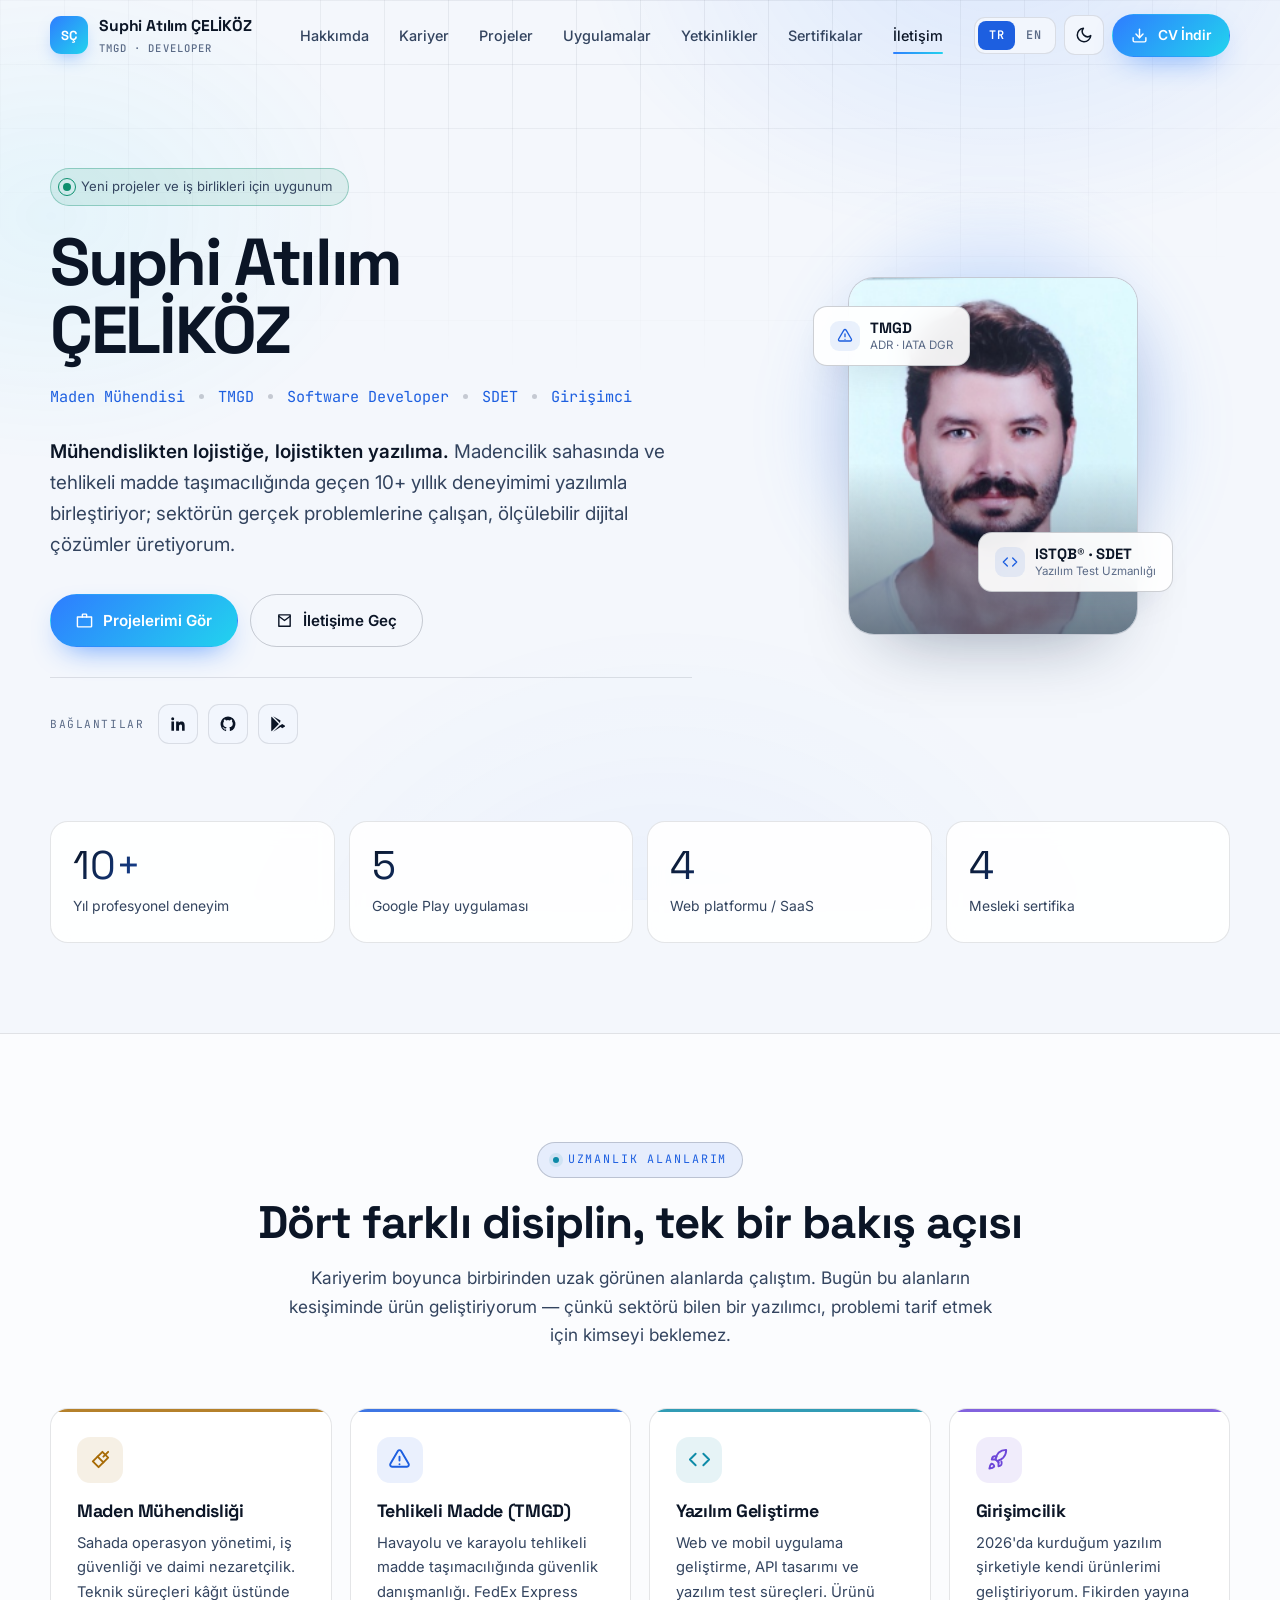
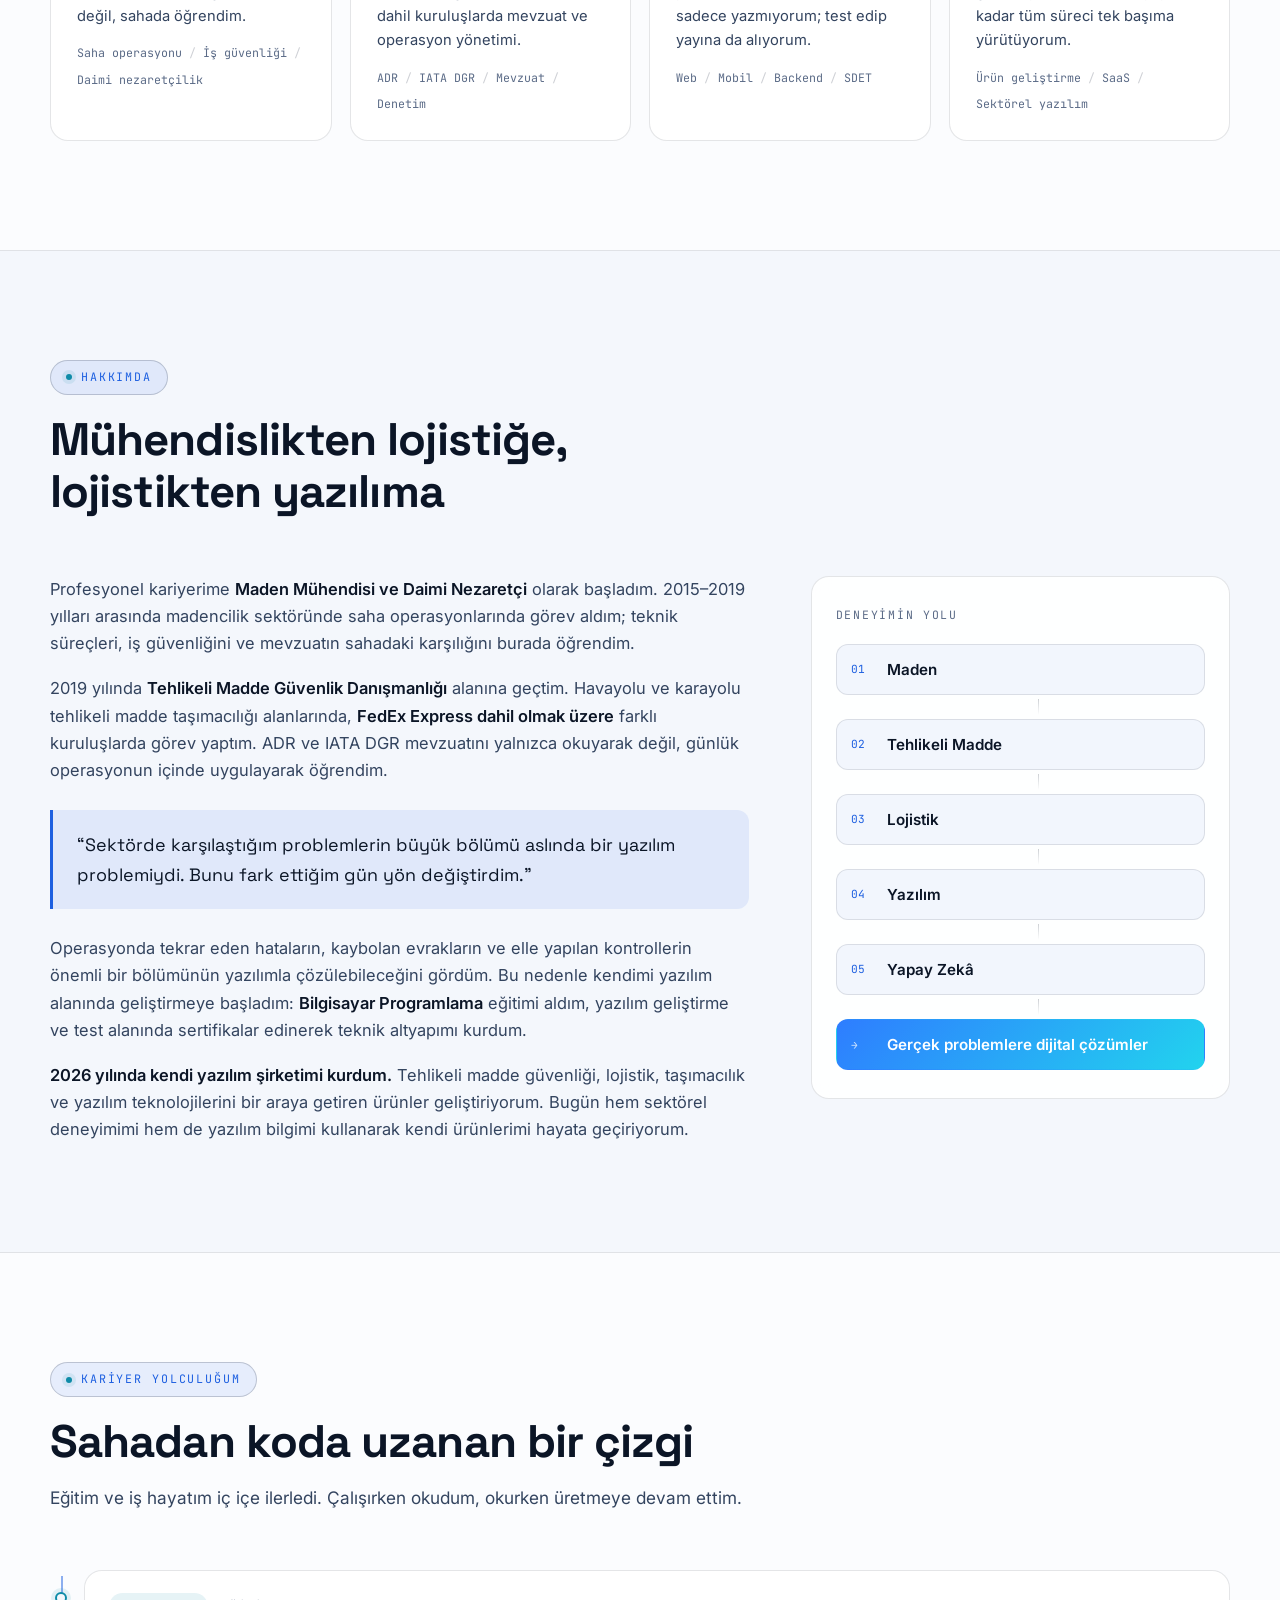
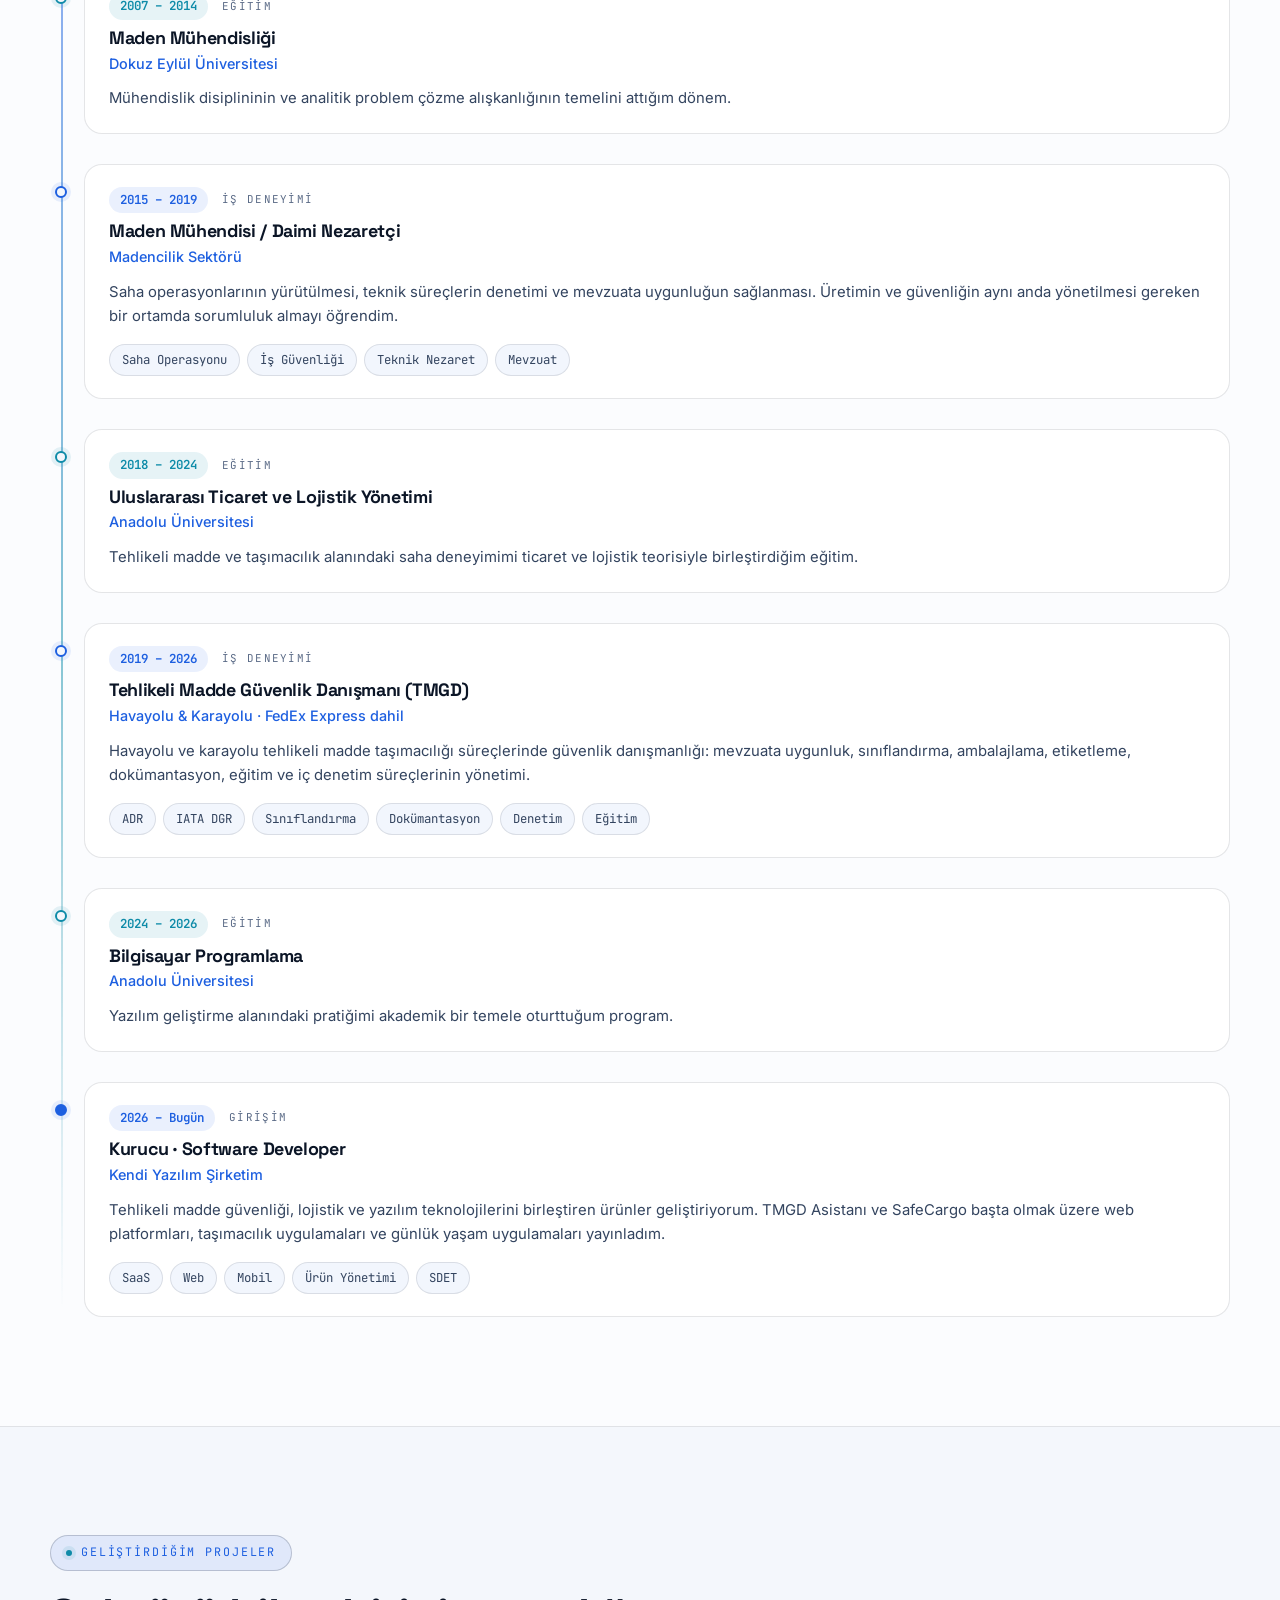
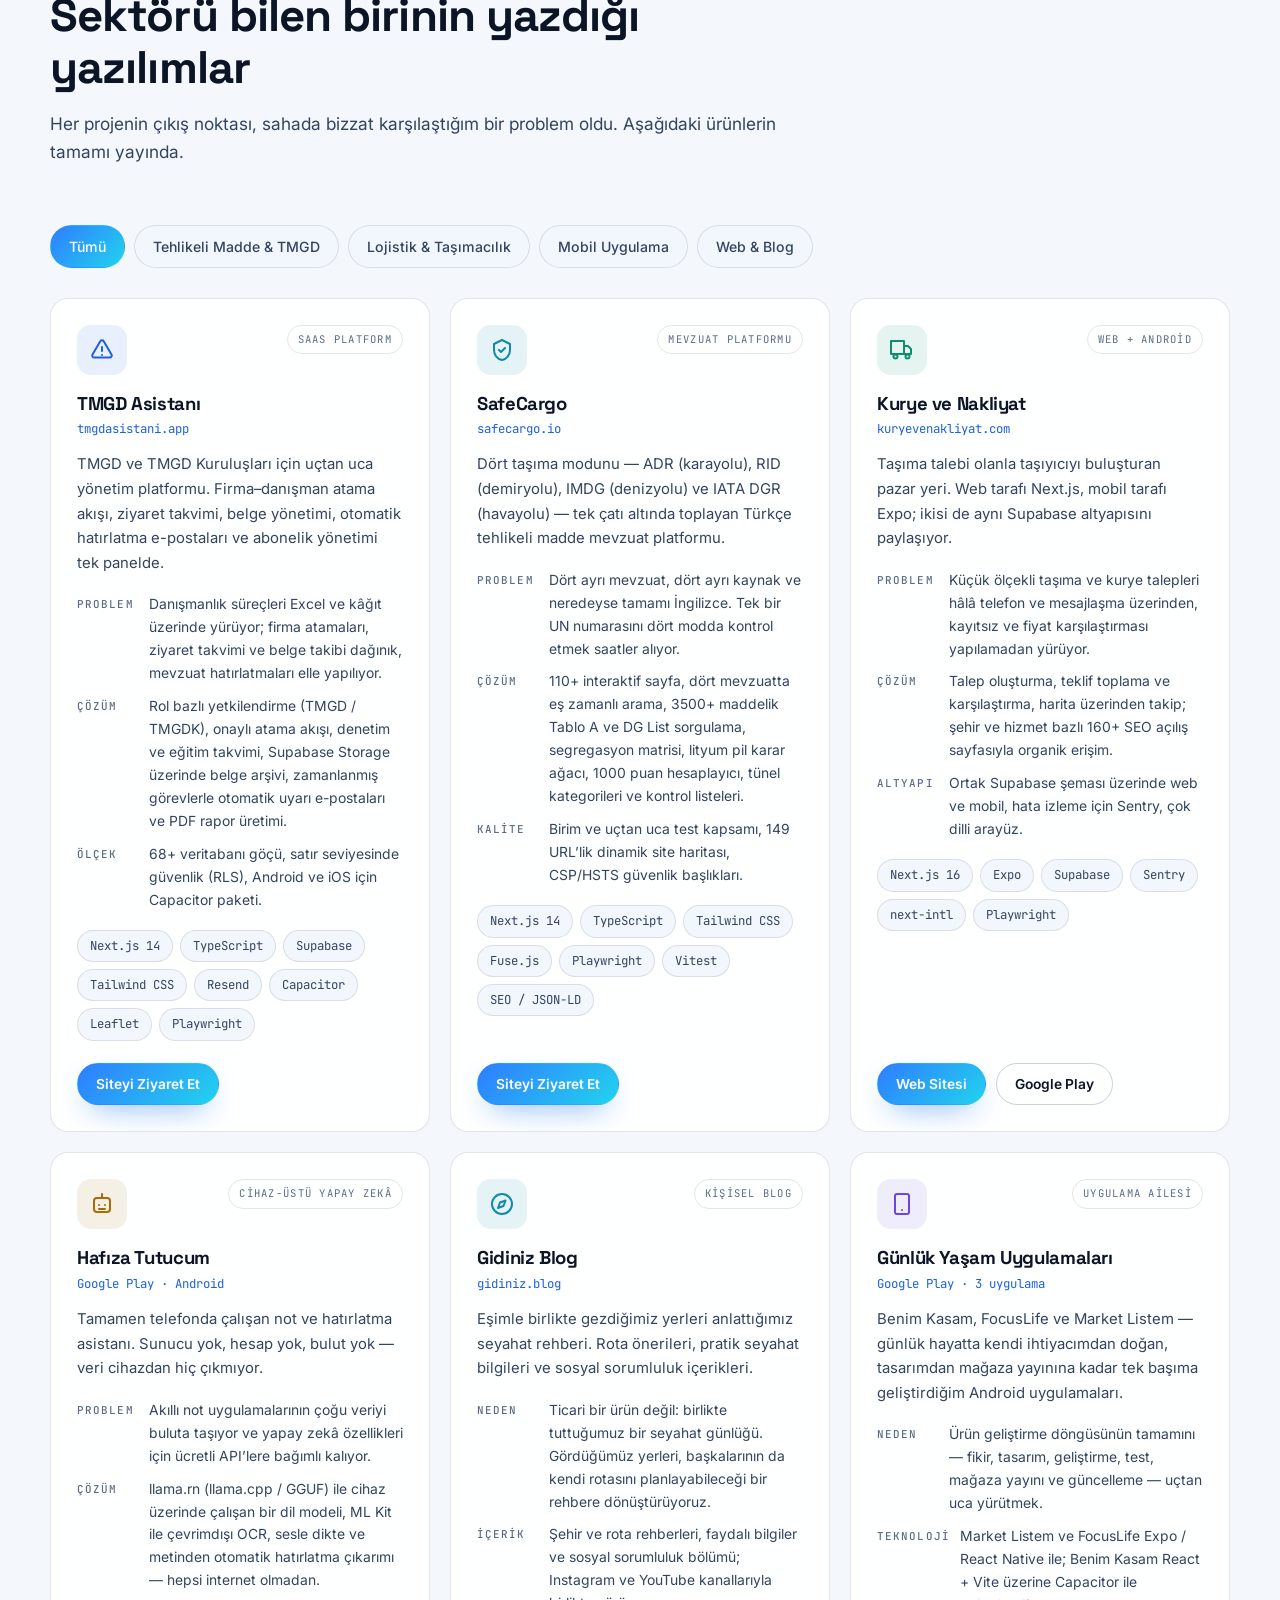
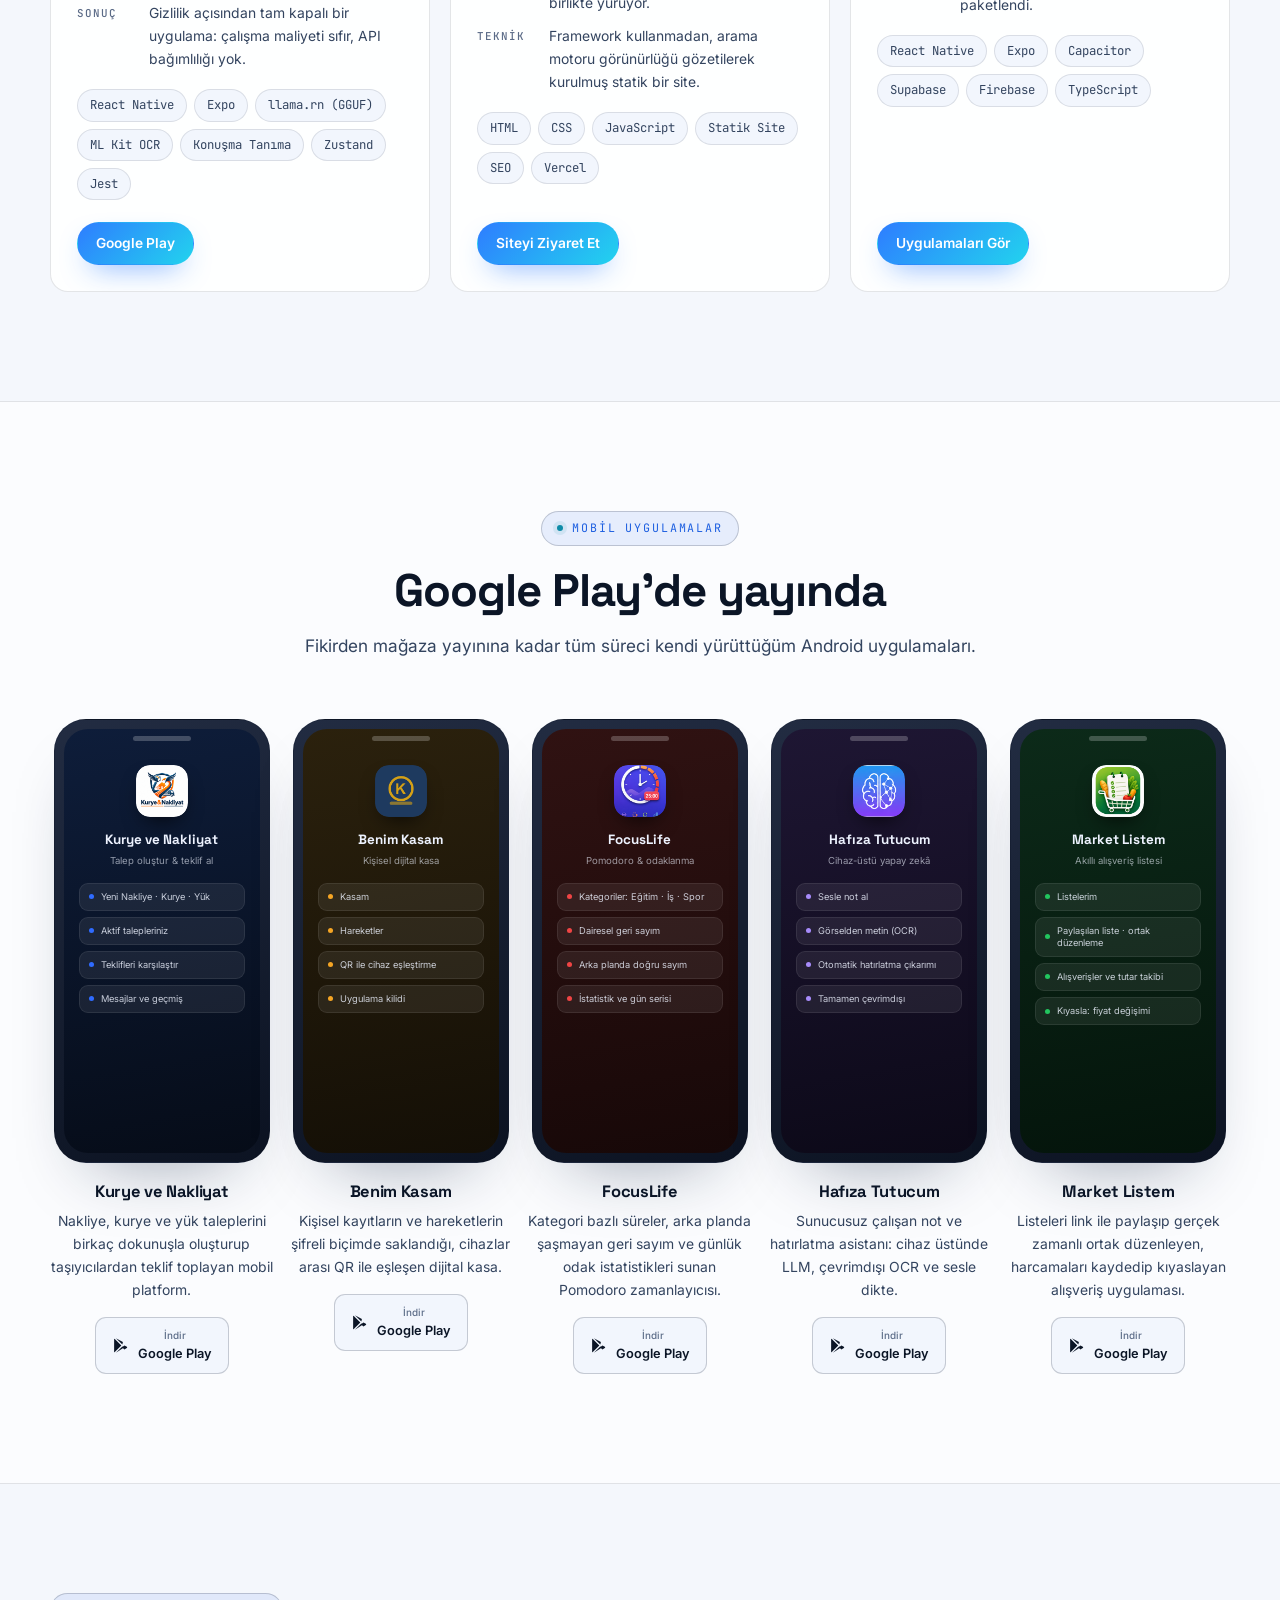
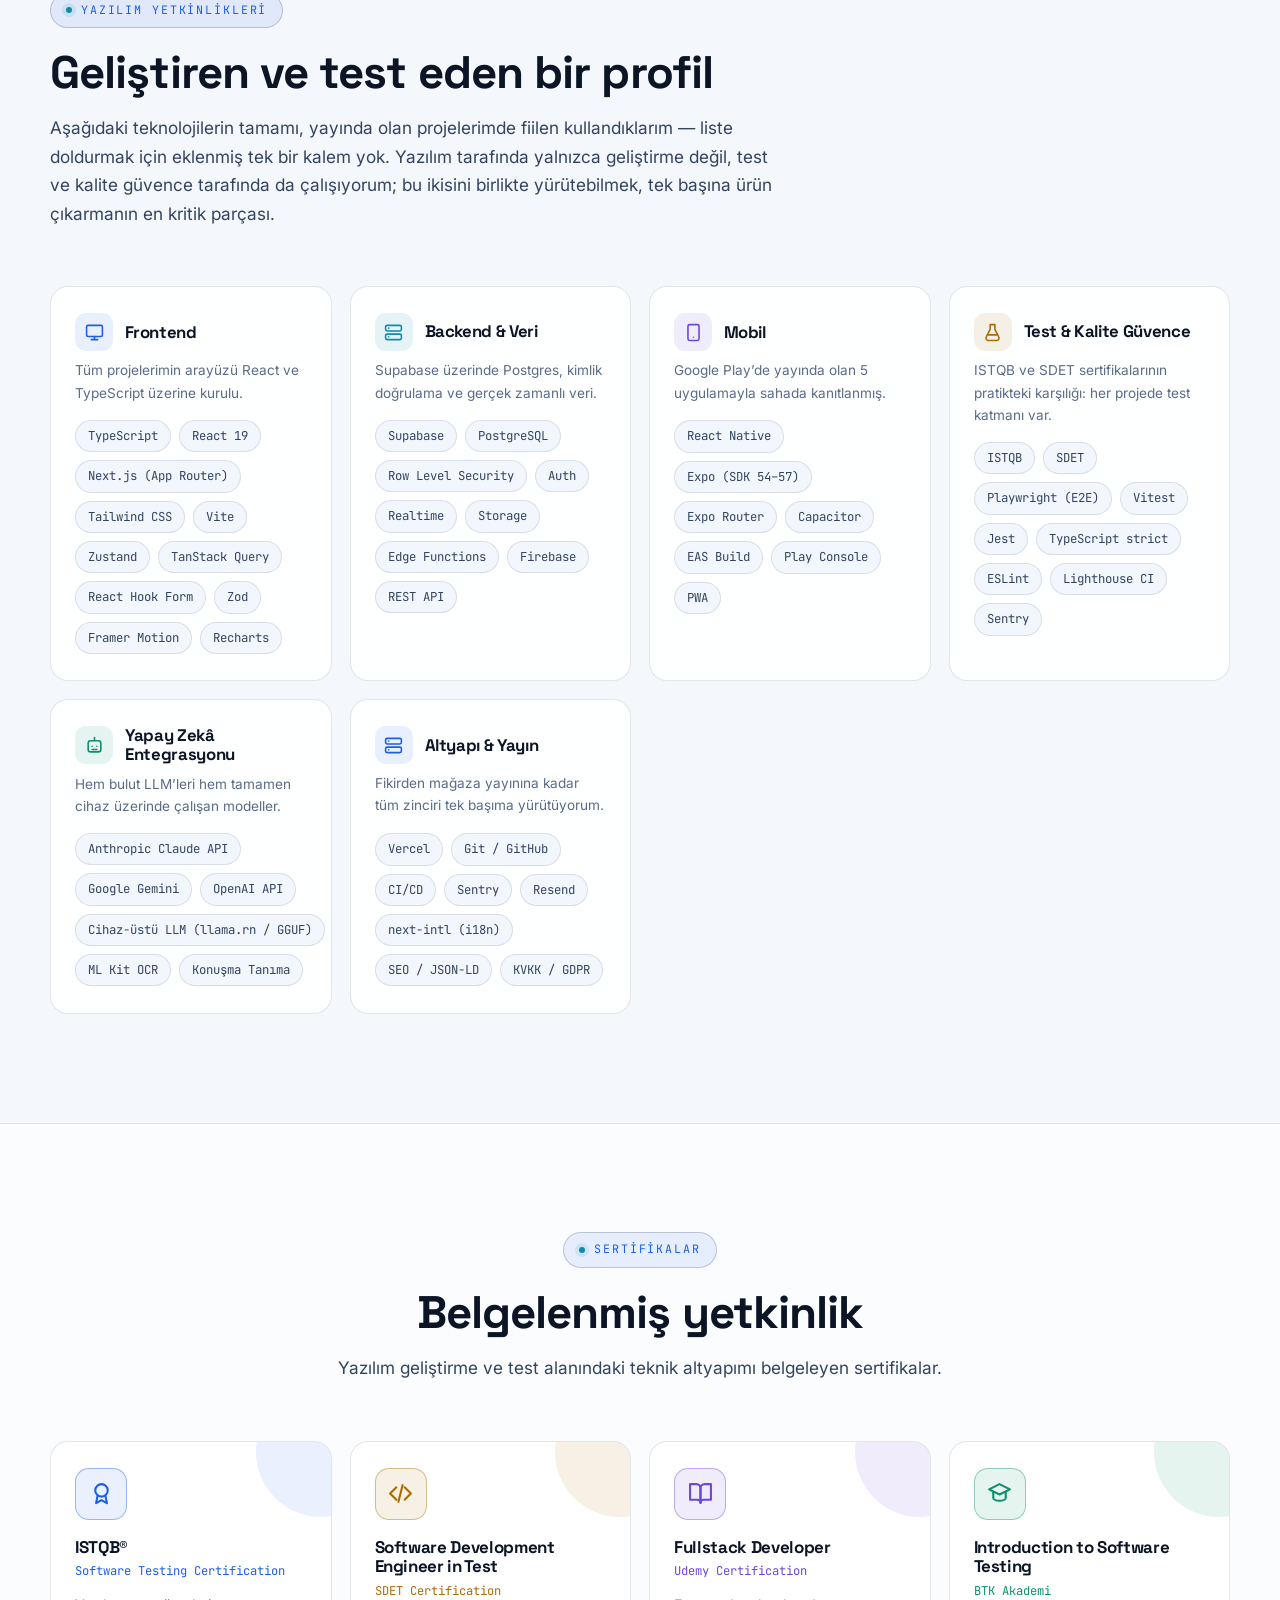
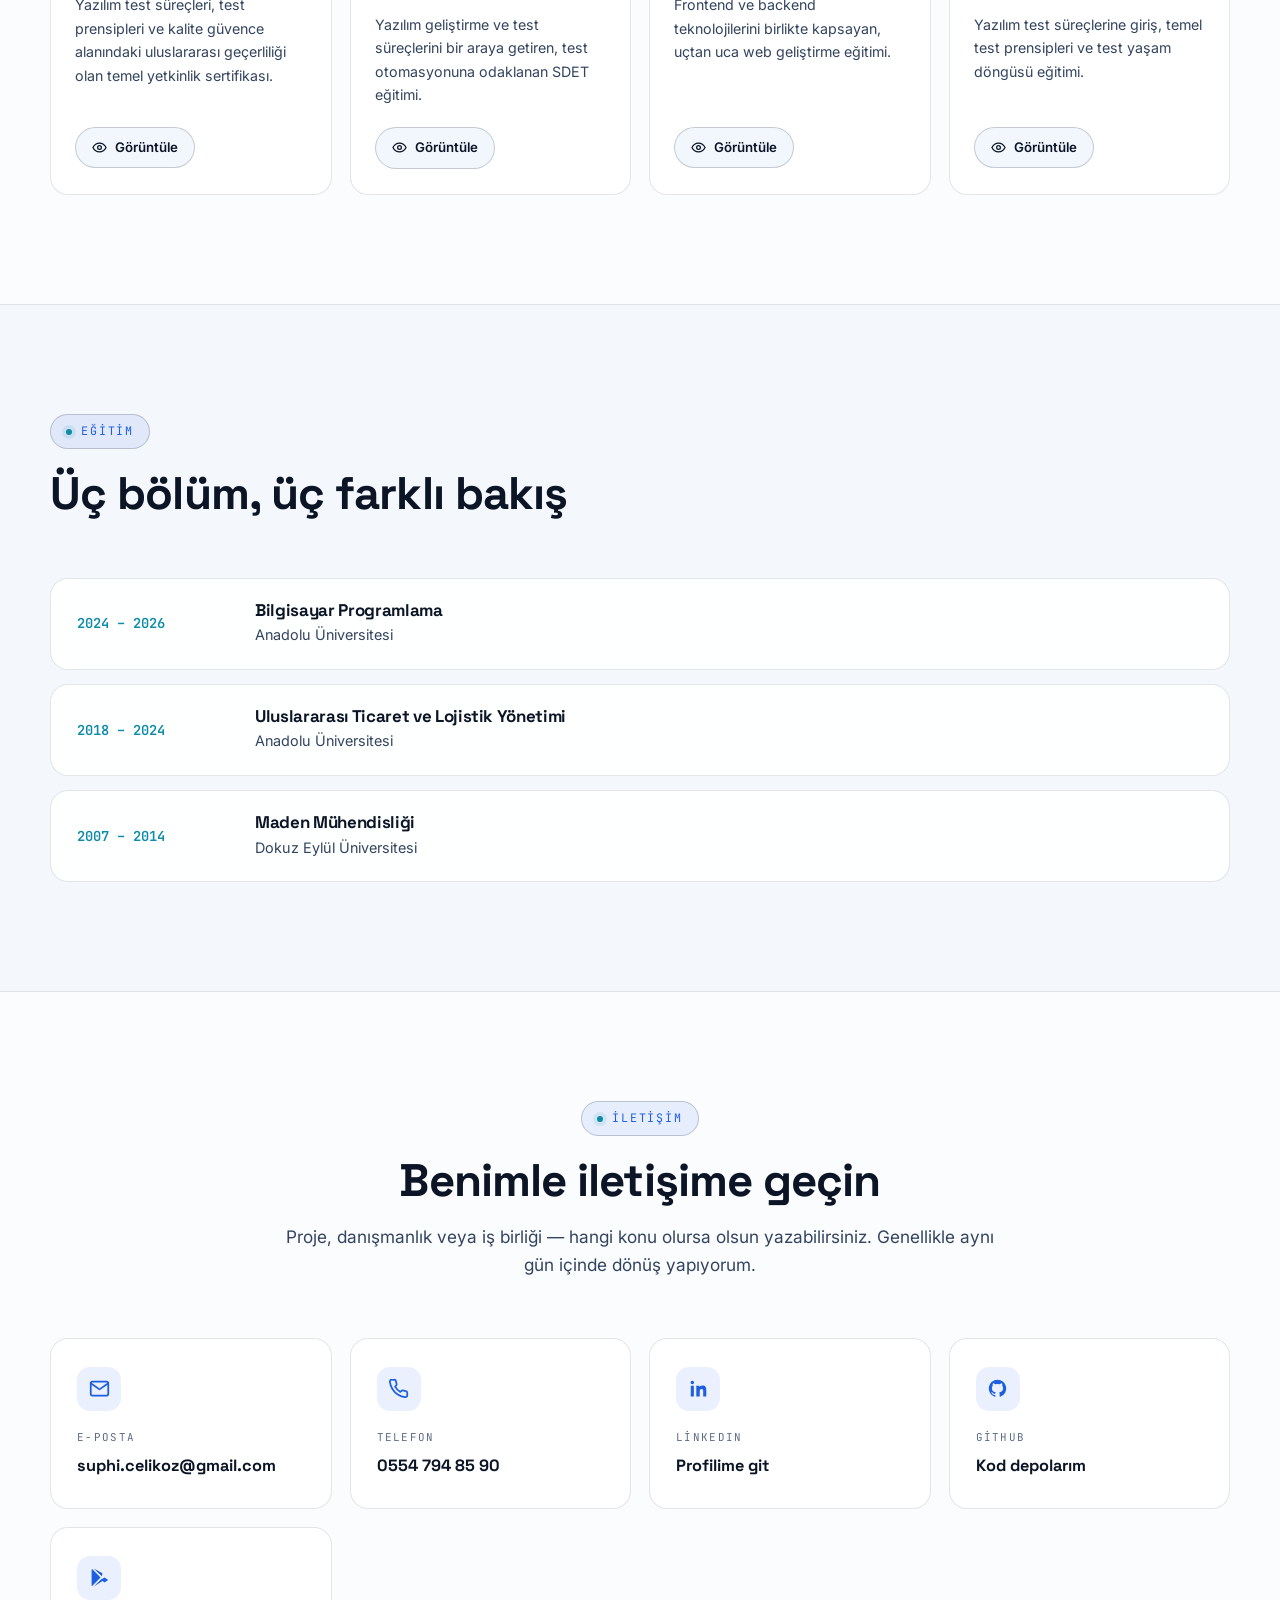
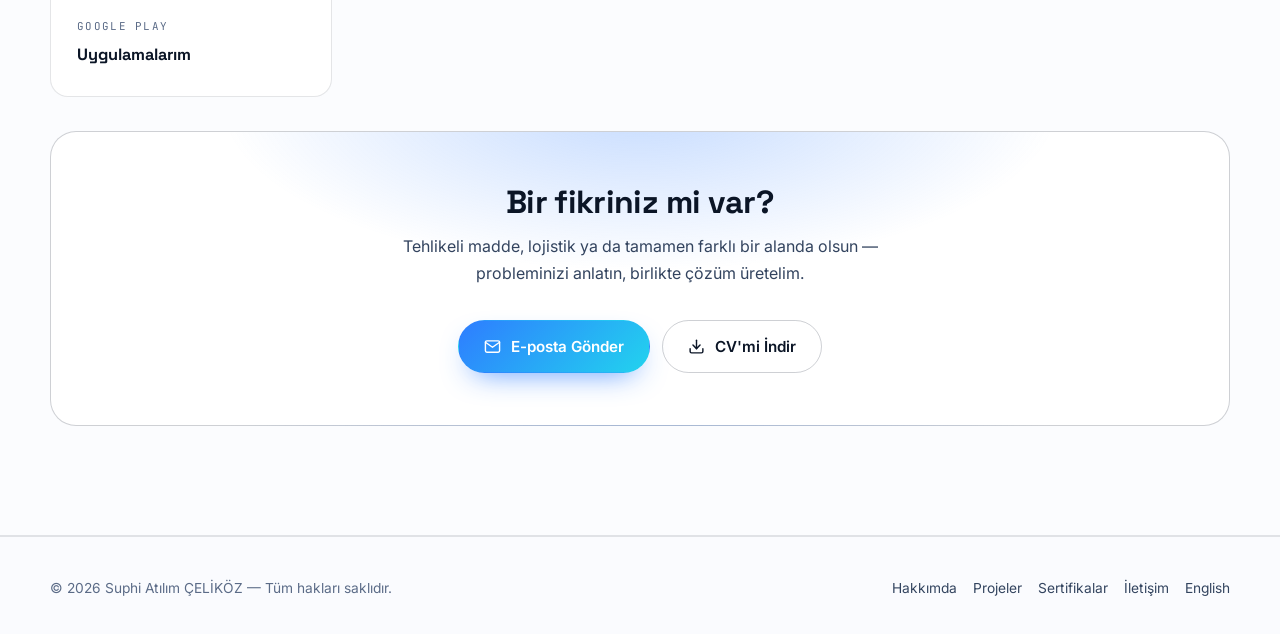
==== commit 2897dd64: "Yazdirmada dikey sayfa duzeni duzeltildi, monogram SAC -> SC 1) Yazdirma hatasi  A4 dikey kagit 794p" ====
--- a/index.html
+++ b/index.html
@@ -81,7 +81,7 @@
 <header class="header" id="header">
   <div class="header__inner">
     <a class="brand" href="#top" aria-label="Ana sayfa">
-      <span class="brand__mark">SAÇ</span>
+      <span class="brand__mark">SÇ</span>
       <span>
         <span class="brand__name">Suphi Atılım ÇELİKÖZ</span>
         <span class="brand__role">TMGD · Developer</span>
@@ -184,7 +184,7 @@
         <span class="hero__photo-glow" aria-hidden="true"></span>
         <div class="hero__photo-frame">
           <img src="assets/img/suphifoto.png" alt="Suphi Atılım ÇELİKÖZ portre fotoğrafı" width="600" height="740"
-               onerror="this.outerHTML='&lt;div class=&quot;hero__photo-fallback&quot;&gt;SAÇ&lt;/div&gt;'">
+               onerror="this.outerHTML='&lt;div class=&quot;hero__photo-fallback&quot;&gt;SÇ&lt;/div&gt;'">
         </div>
         <div class="hero__badge hero__badge--tl">
           <i><svg viewBox="0 0 24 24" fill="none" stroke="currentColor" stroke-width="2" stroke-linecap="round" stroke-linejoin="round"><path d="M10.3 3.2 2.5 16.5a2 2 0 0 0 1.7 3h15.6a2 2 0 0 0 1.7-3L13.7 3.2a2 2 0 0 0-3.4 0z"/><path d="M12 9v4M12 17h.01"/></svg></i>
--- a/assets/css/style.css
+++ b/assets/css/style.css
@@ -542,7 +542,9 @@
 }
 
 /* Fotograf */
-.hero__photo { position: relative; justify-self: center; width: min(100%, 380px); }
+/* 290px: portre 215x265 px oldugundan daha genis gosterimde yumusak duruyordu.
+   Daha yuksek cozunurluklu bir dosya konursa 380px'e geri cikarilabilir. */
+.hero__photo { position: relative; justify-self: center; width: min(100%, 290px); }
 .hero__photo-frame {
   position: relative;
   border-radius: var(--radius-lg);
@@ -641,7 +643,7 @@
 
 @media (max-width: 900px) {
   .hero__grid { grid-template-columns: 1fr; }
-  .hero__photo { order: -1; width: min(100%, 300px); }
+  .hero__photo { order: -1; width: min(100%, 250px); }
   .hero__badge--tl { left: -8%; }
   .hero__badge--br { right: -8%; }
   .stats { grid-template-columns: repeat(2, minmax(0, 1fr)); }
@@ -1301,8 +1303,14 @@
   .section { padding: 14pt 0; break-inside: avoid; }
   .section--alt { background: none; border: none; }
   .hero { padding: 0 0 12pt; }
-  .hero__grid { grid-template-columns: 1fr 150px; gap: 18pt; }
-  .hero__photo { width: 150px; }
+  /* A4 dikey kagit 794px genisligindedir, yani "max-width: 900px" mobil
+     sorgusu yazdirmada da eslesir. O blok fotografa "order: -1" veriyor;
+     burada sifirlanmazsa fotograf genis 1fr sutununa, metin de dar 150px
+     sutununa duser ve metin kelime kelime sarar. A4 yatayda (1123px)
+     sorgu eslesmedigi icin sorun yalnizca dikeyde gorunurdu. */
+  .hero__grid { grid-template-columns: 1fr 150px; gap: 18pt; align-items: start; }
+  .hero__intro { order: 0; }
+  .hero__photo { order: 0; width: 150px; }
   .hero__photo-frame { box-shadow: none; border: 1px solid #ccc; }
   .hero__title { font-size: 24pt; }
   .card, .project, .tl-card, .cert, .domain, .edu-item, .skillset, .contact-card {
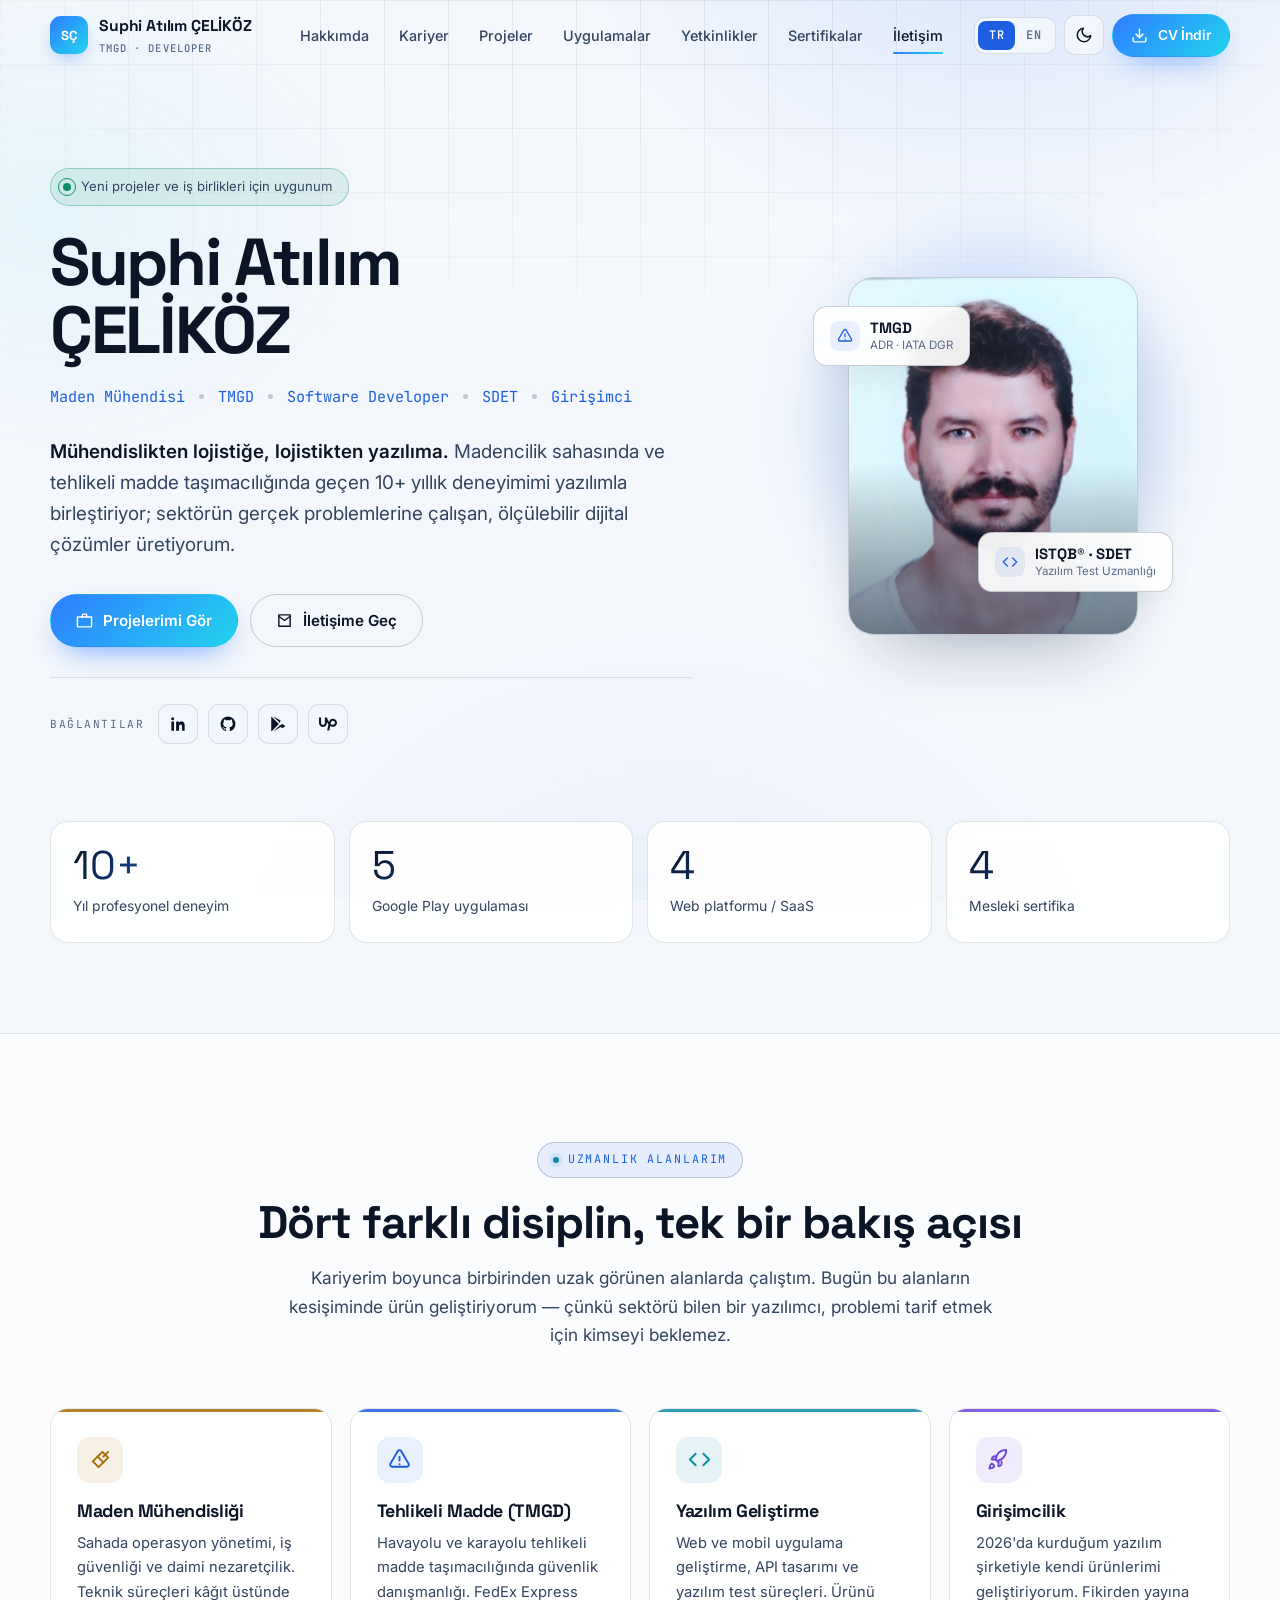
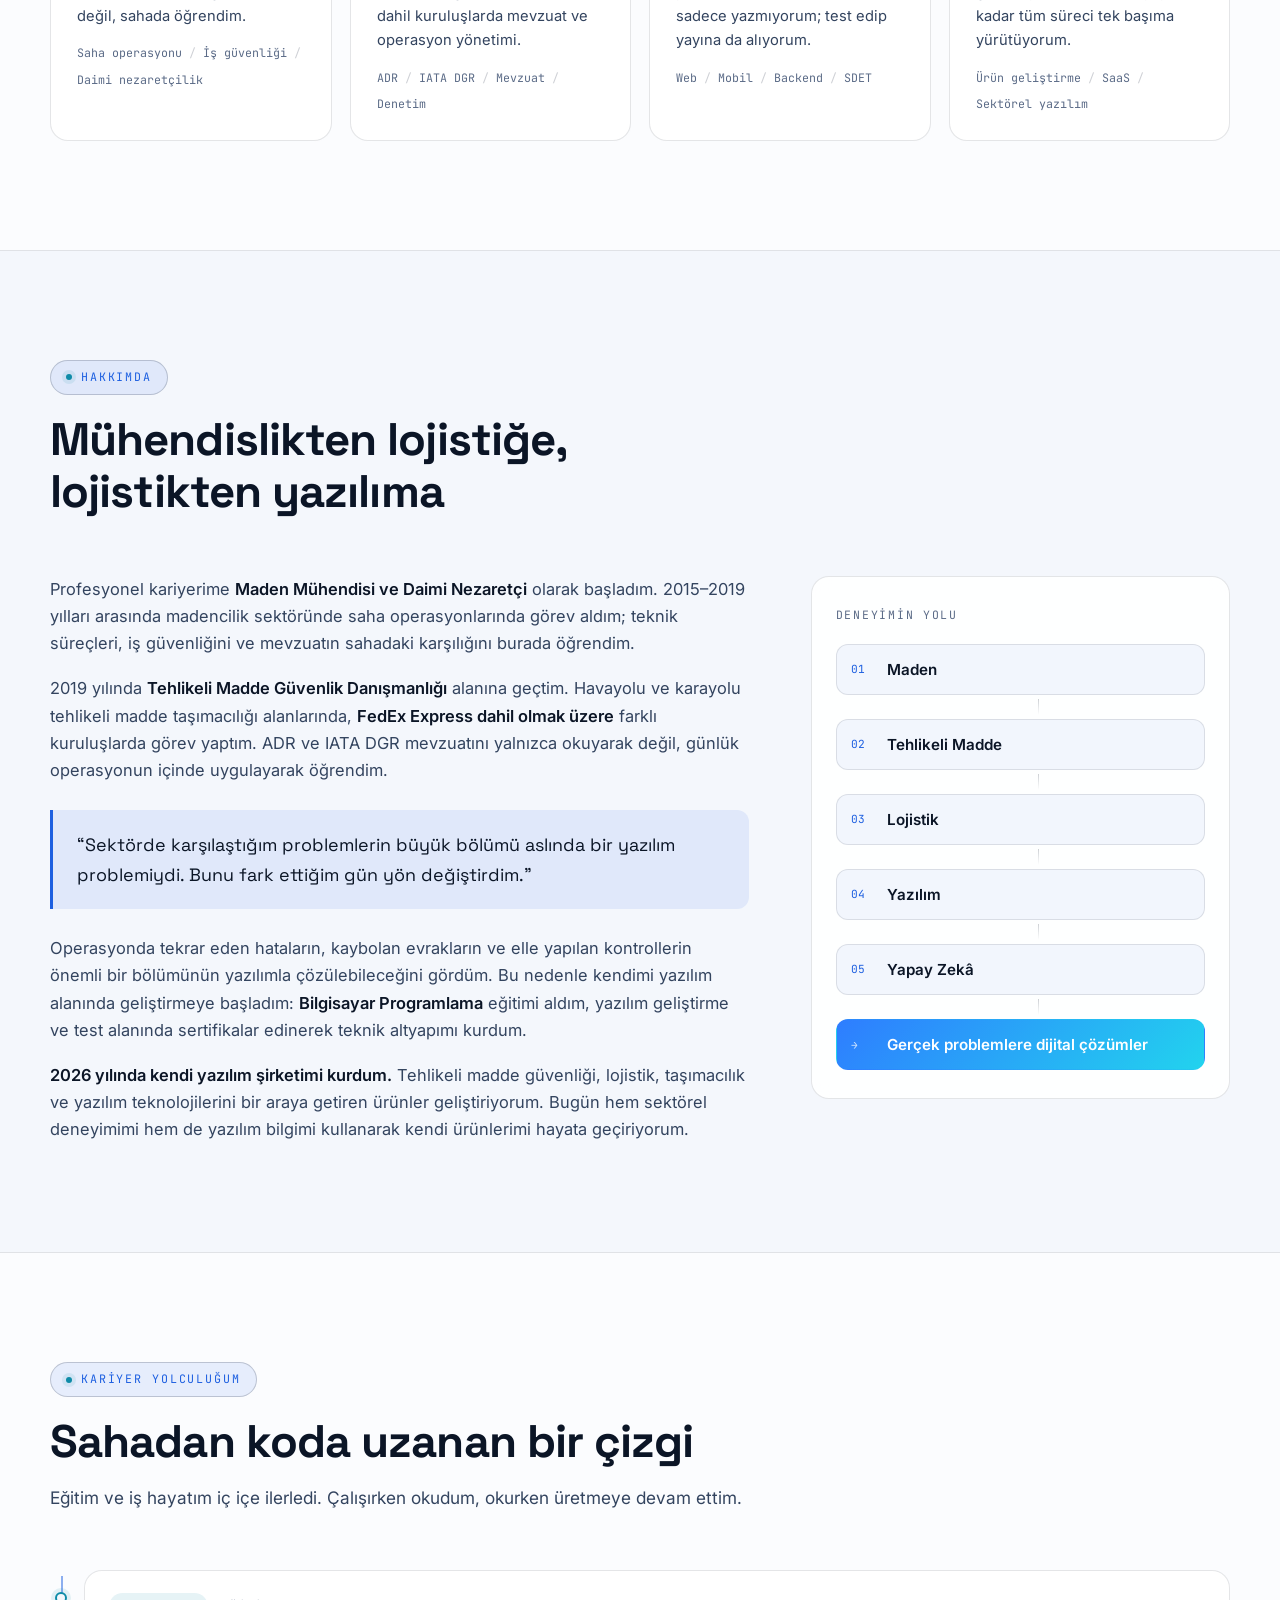
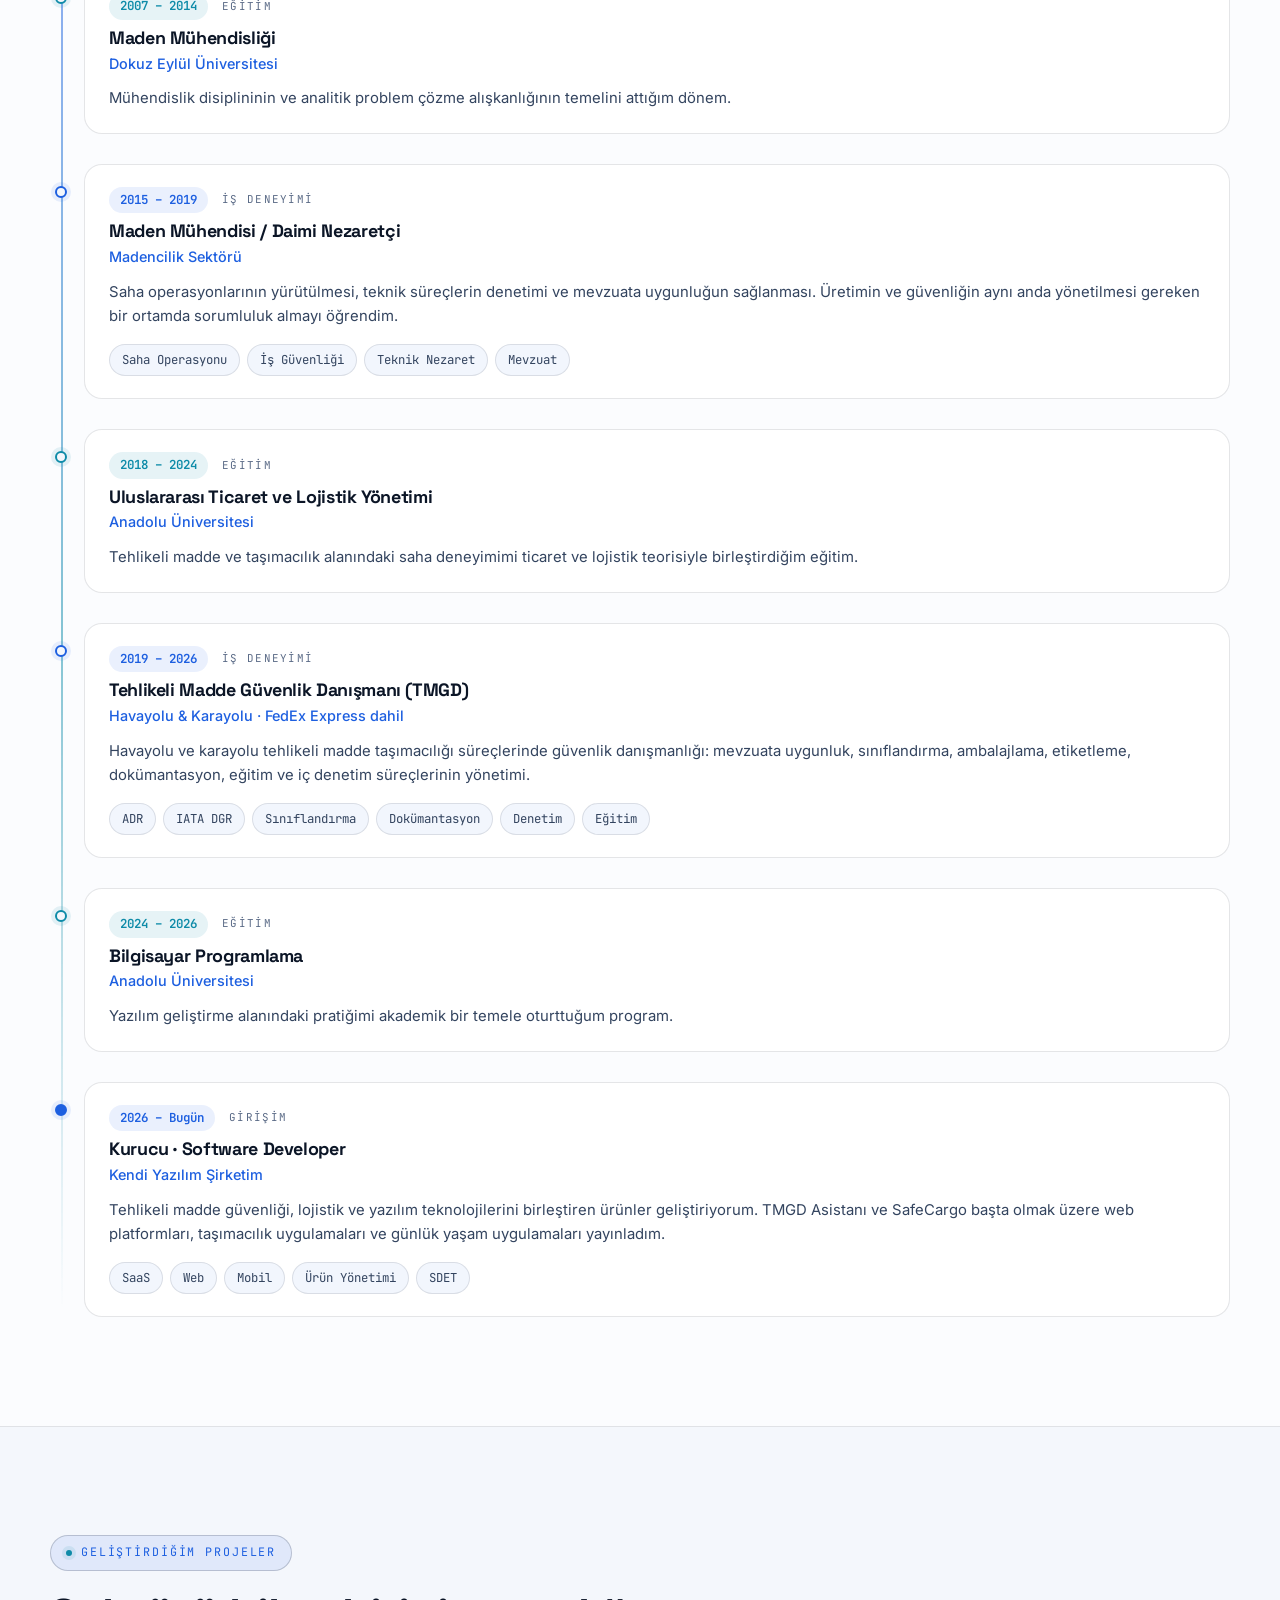
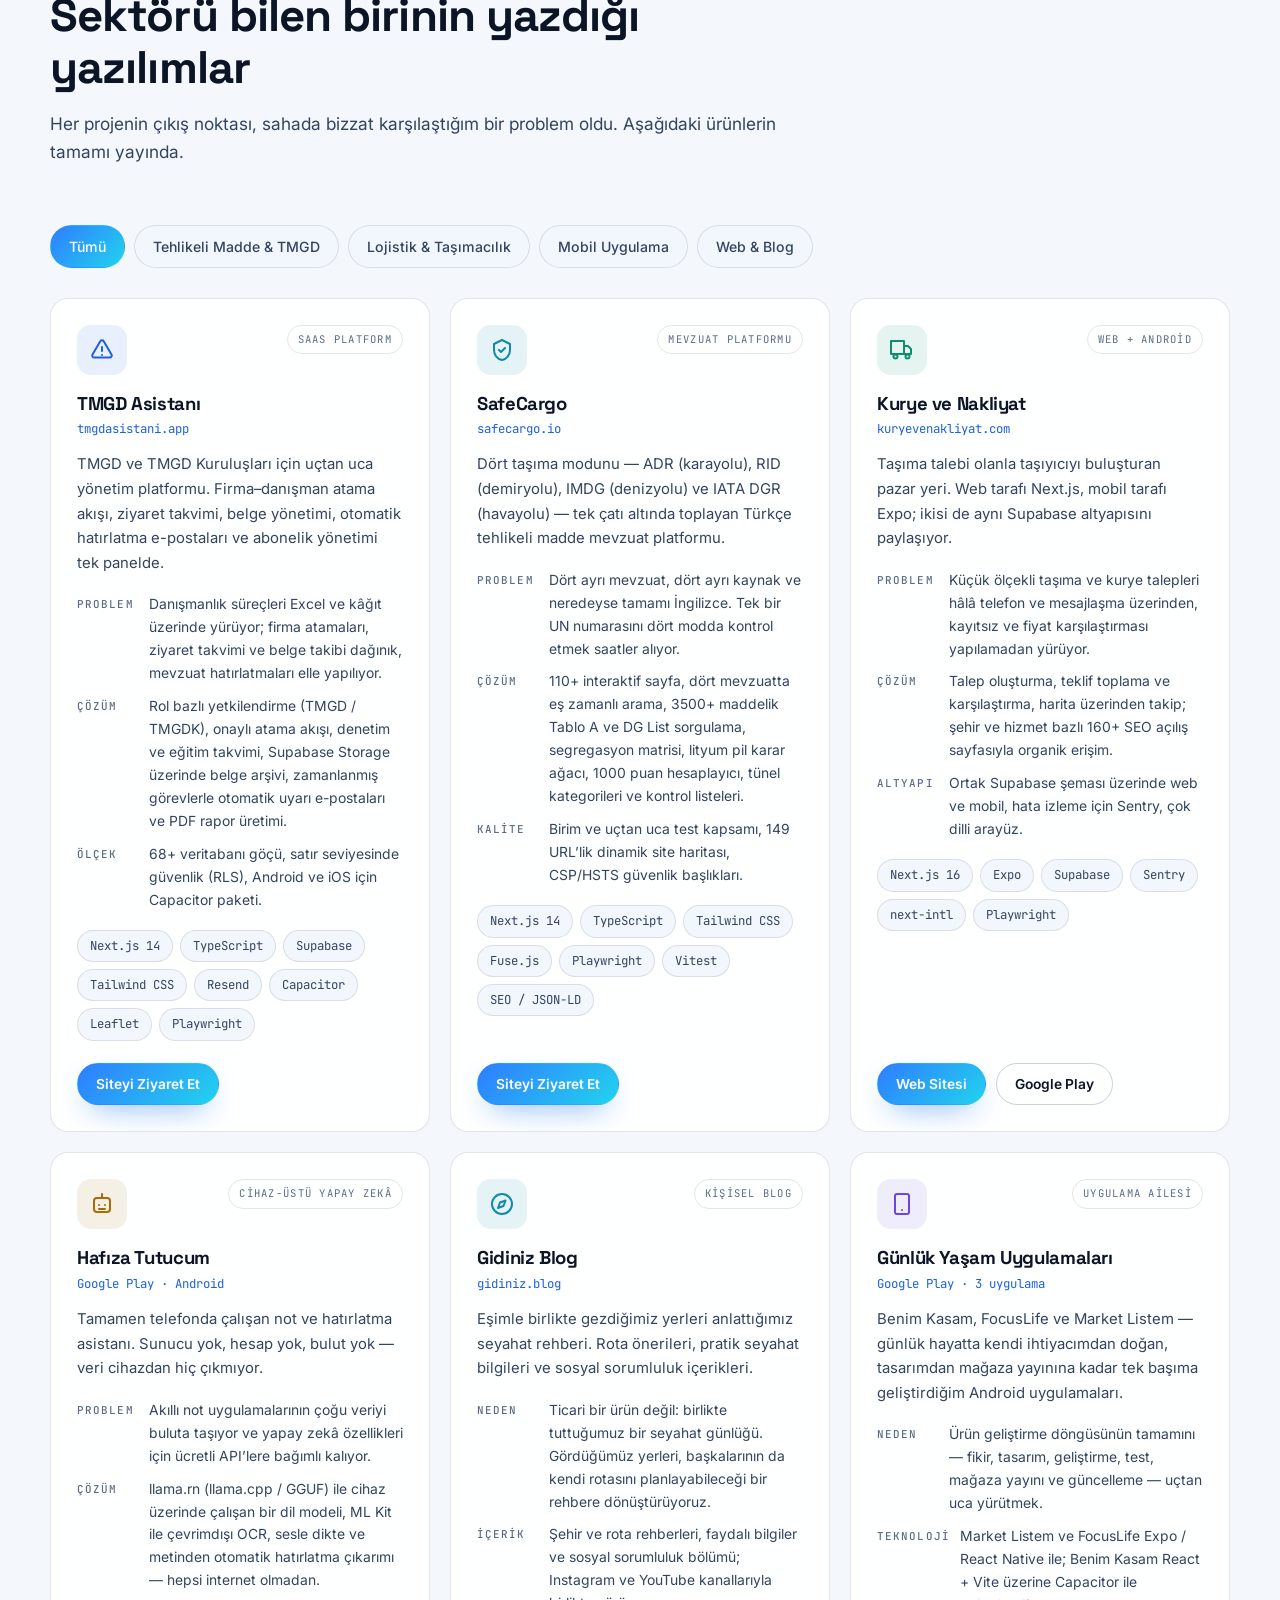
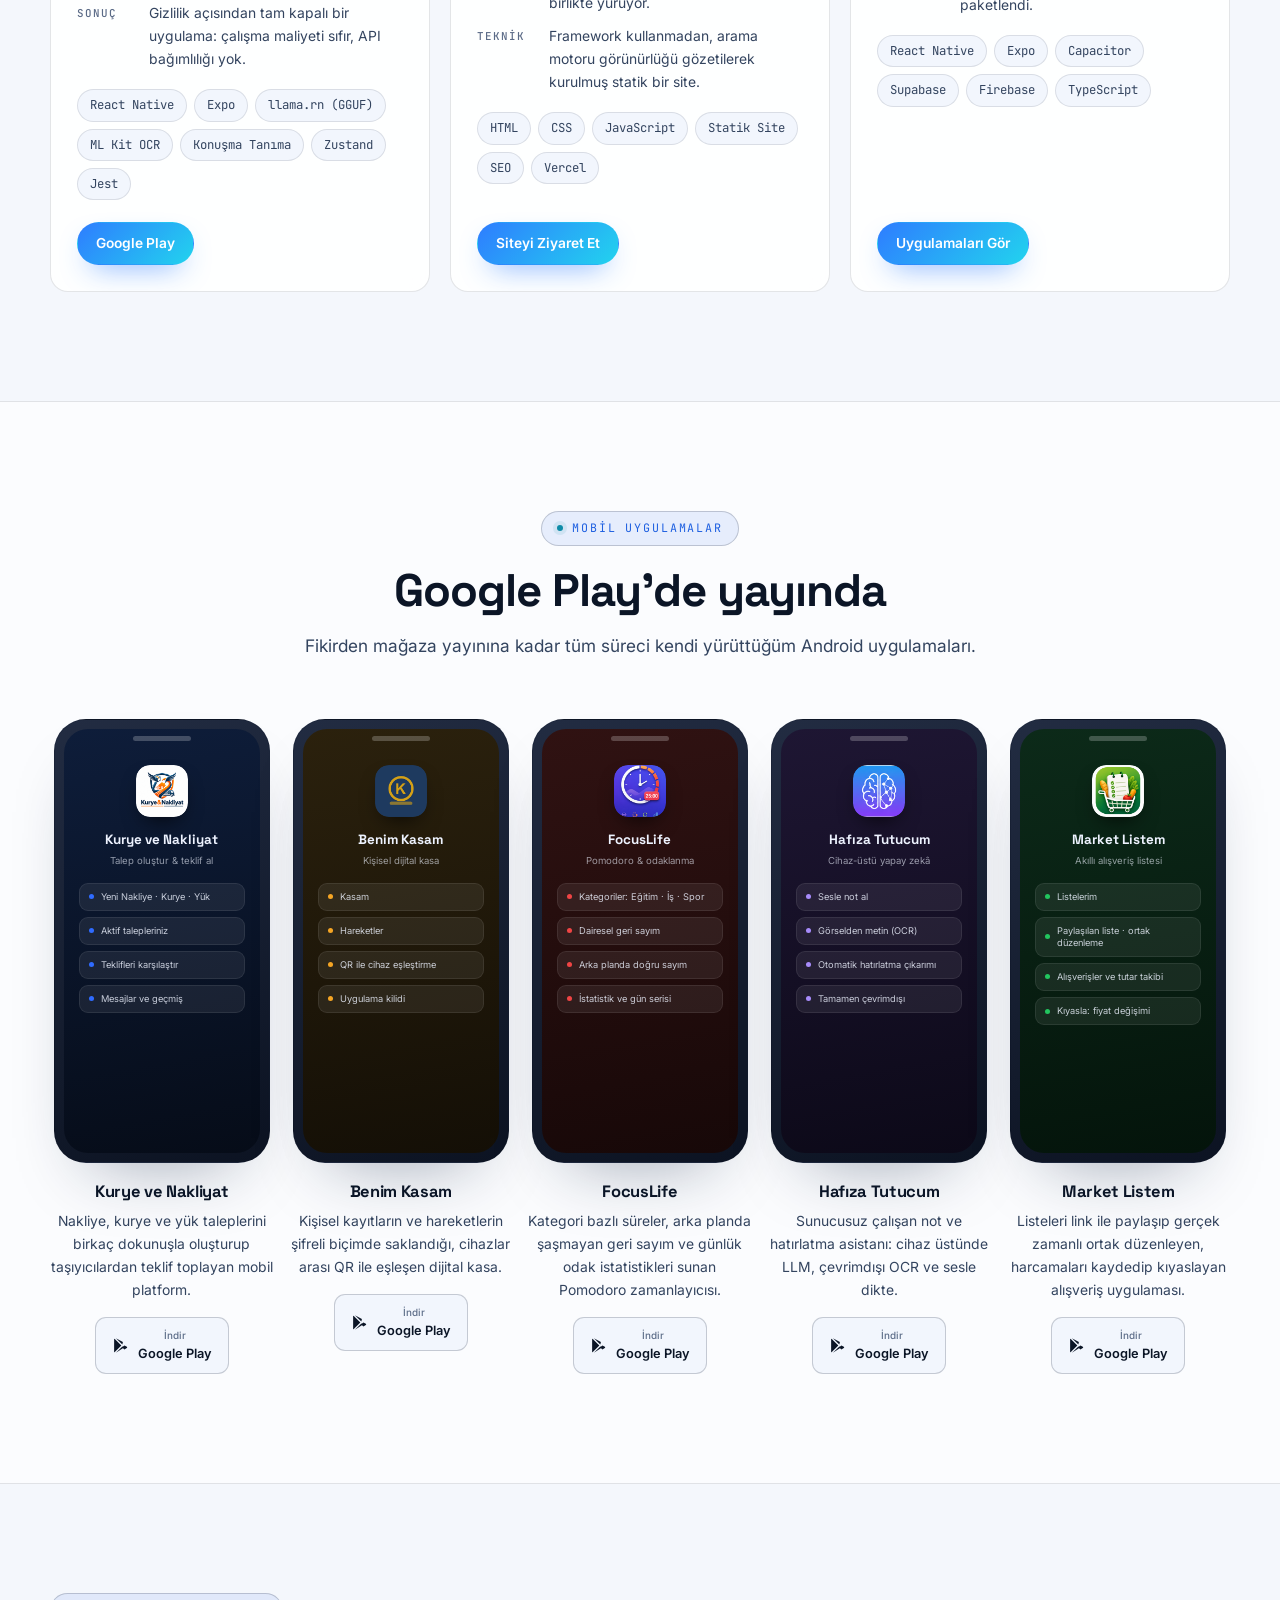
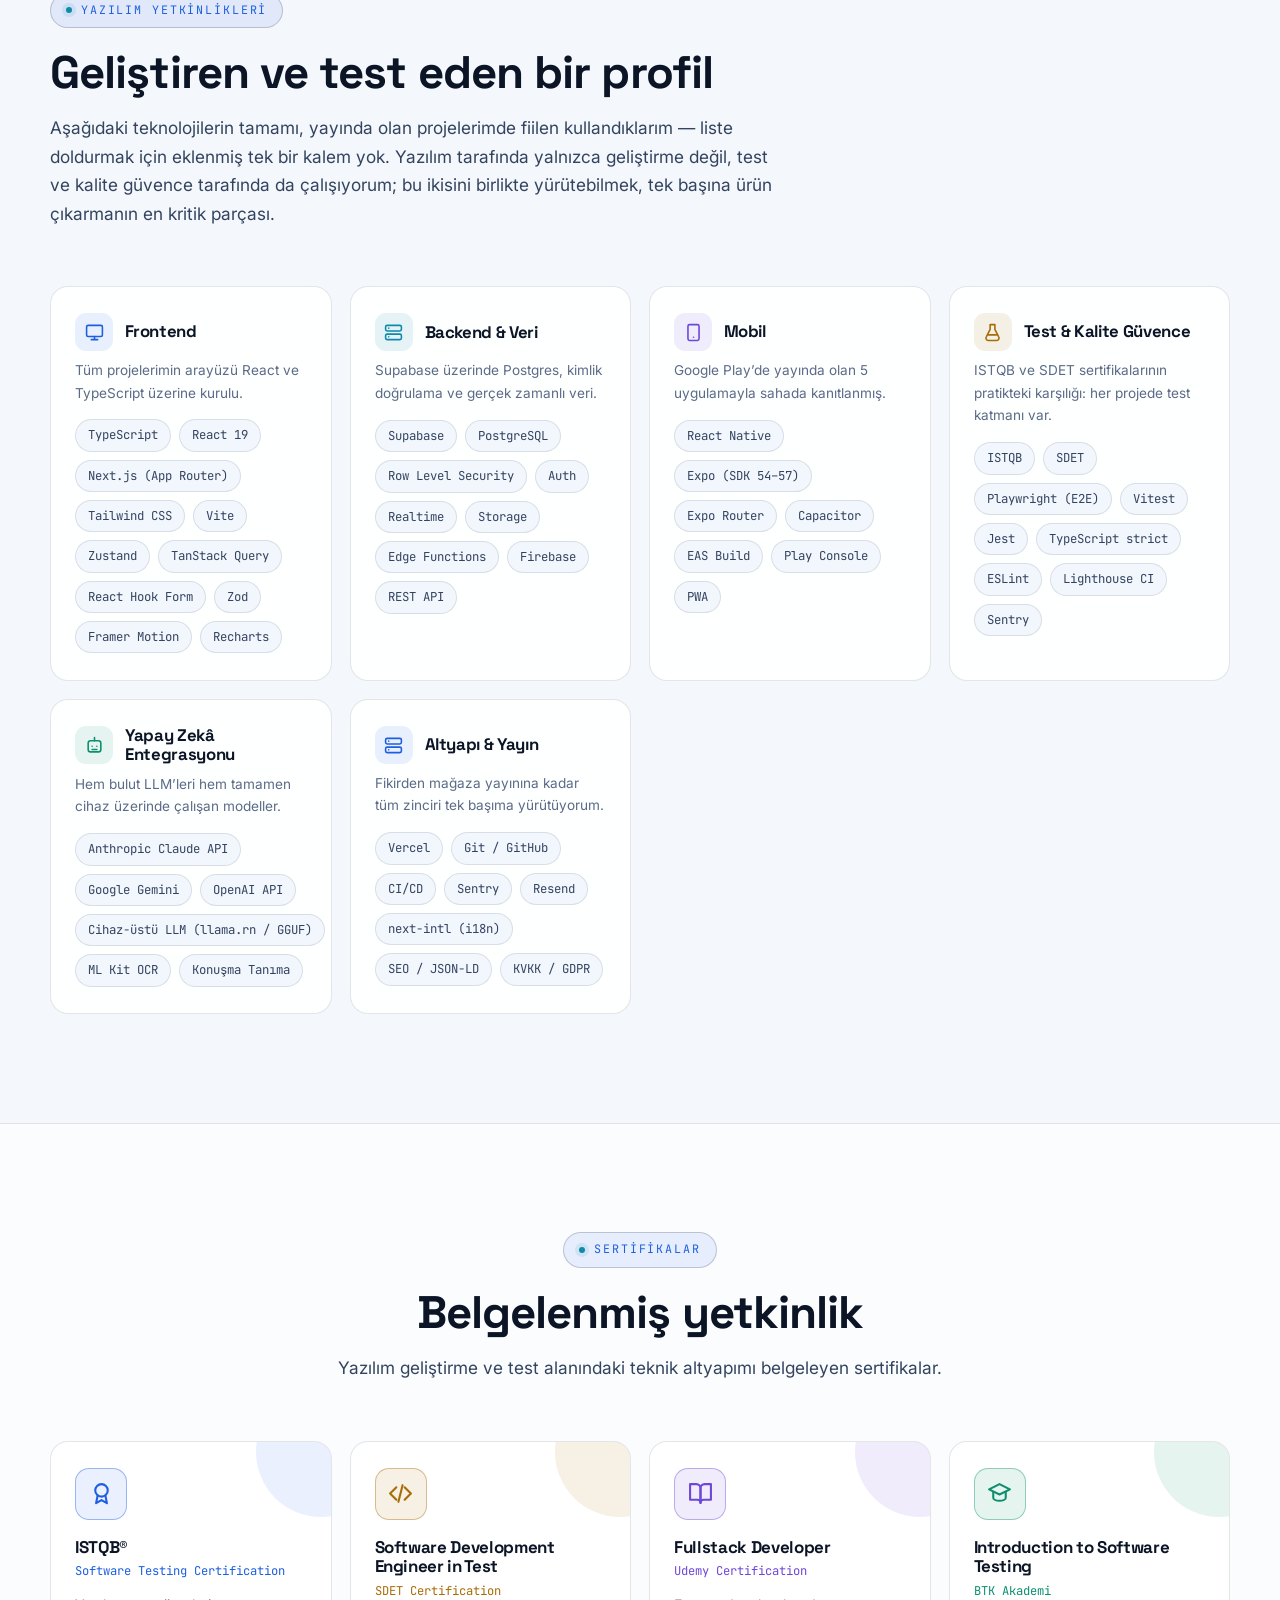
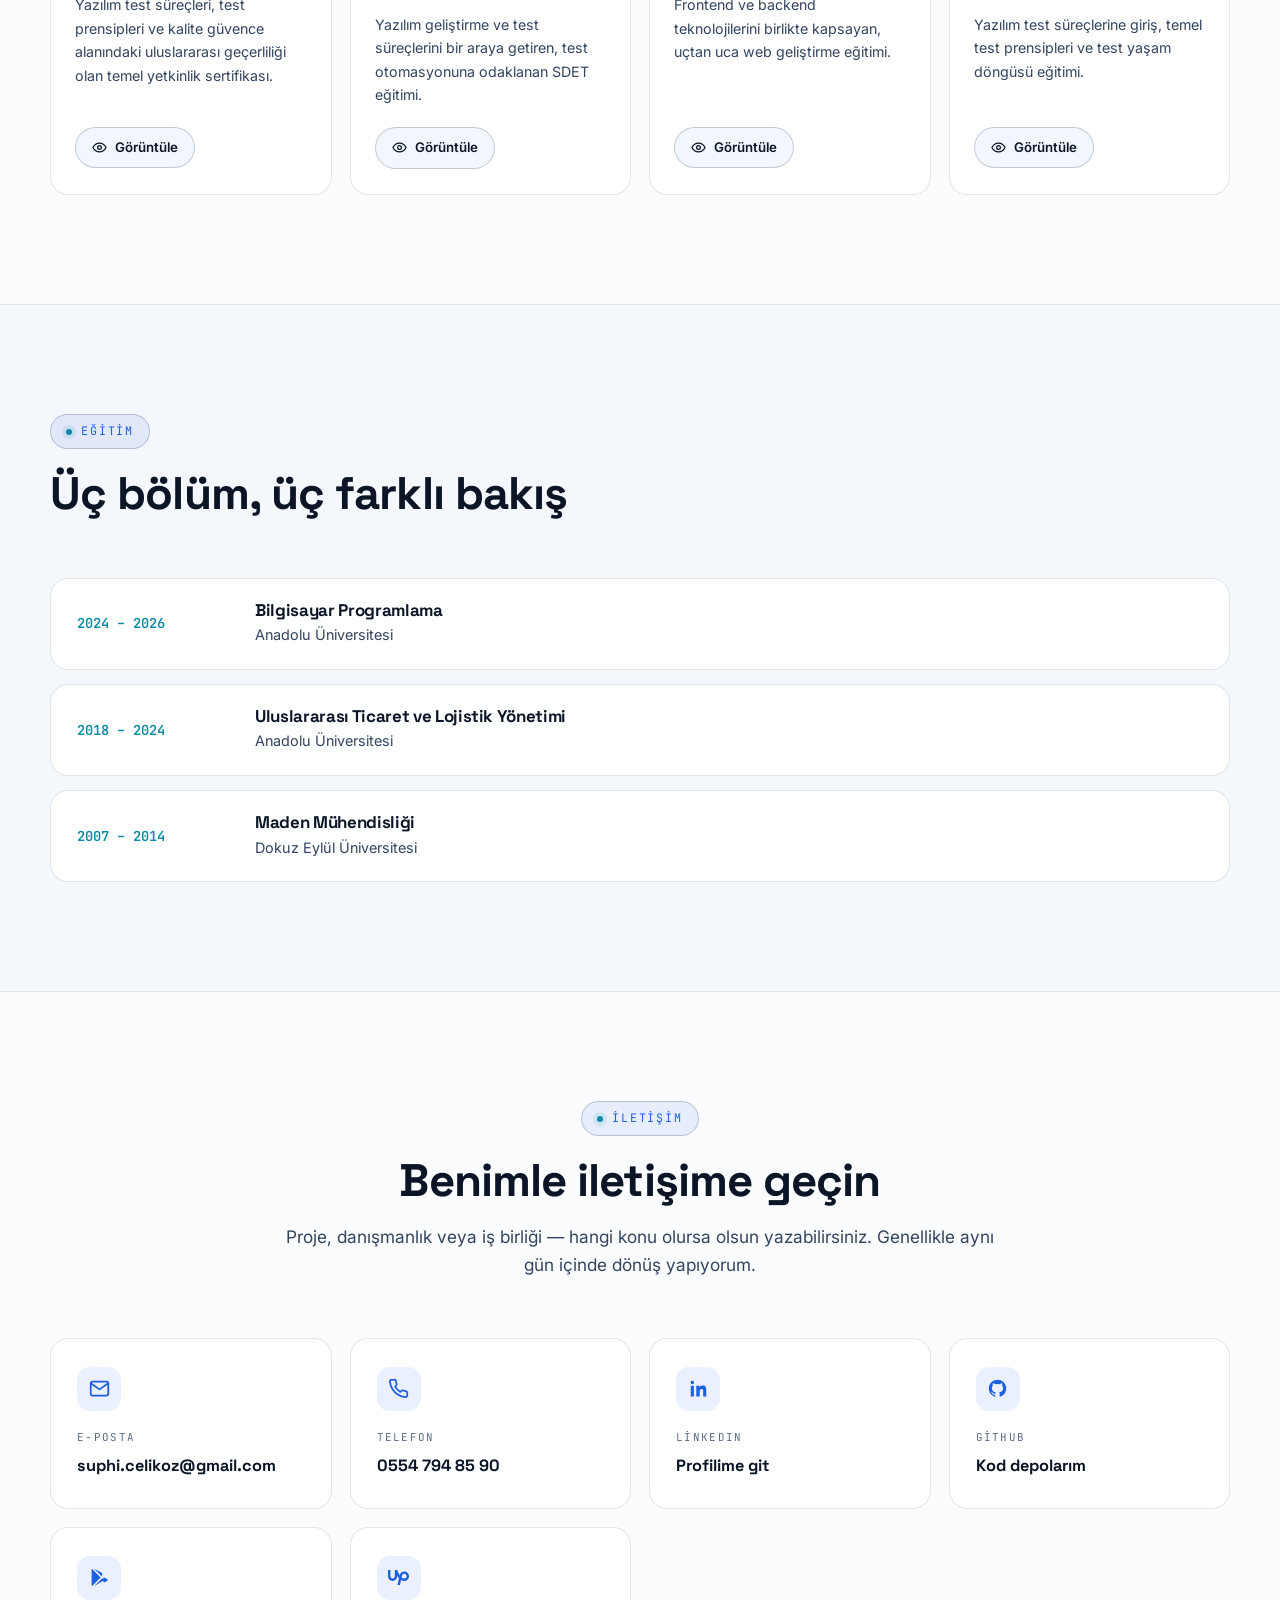
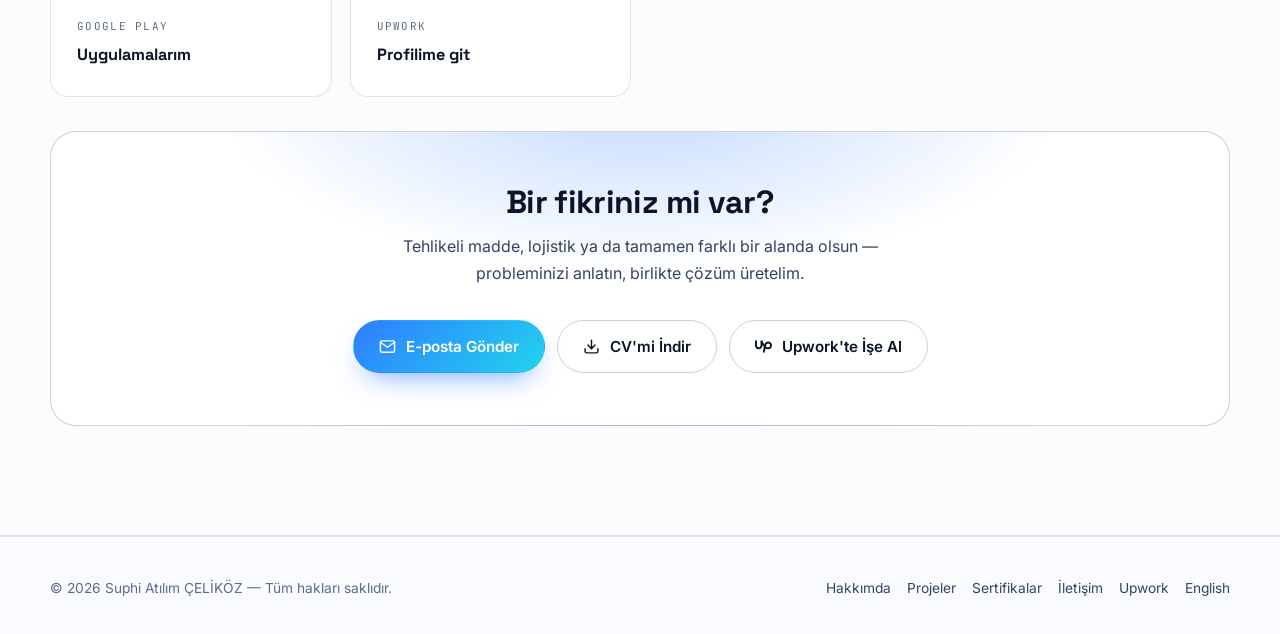
==== commit ddcc86fb: "Sosyal paylasim kapagi uretildi, paylasim/SERP meta verileri duzeltildi index.html ve en.html "og:im" ====
--- a/index.html
+++ b/index.html
@@ -5,7 +5,7 @@
 <meta name="viewport" content="width=device-width, initial-scale=1">
 <title>Suphi Atılım ÇELİKÖZ — Maden Mühendisi · TMGD · Software Developer</title>
 
-<meta name="description" content="Suphi Atılım ÇELİKÖZ — Maden Mühendisi, Tehlikeli Madde Güvenlik Danışmanı (TMGD) ve yazılım geliştirici. Saha deneyimini yazılımla birleştirerek lojistik ve tehlikeli madde alanında dijital çözümler geliştiriyorum.">
+<meta name="description" content="Suphi Atılım ÇELİKÖZ — TMGD ve yazılım geliştirici. ADR/RID/IMDG/IATA uyum platformları, lojistik SaaS ve mobil uygulamalar geliştiriyorum.">
 <meta name="author" content="Suphi Atılım ÇELİKÖZ">
 <meta name="keywords" content="Suphi Atılım Çeliköz, TMGD, Tehlikeli Madde Güvenlik Danışmanı, ADR, IATA DGR, Maden Mühendisi, Software Developer, SDET, ISTQB, yazılım geliştirici, lojistik yazılım">
 <link rel="canonical" href="https://suphicelikoz.com/">
@@ -15,12 +15,19 @@
 
 <!-- Open Graph / sosyal paylaşım -->
 <meta property="og:type" content="profile">
+<meta property="og:site_name" content="Suphi Atılım ÇELİKÖZ">
 <meta property="og:locale" content="tr_TR">
+<meta property="og:locale:alternate" content="en_US">
 <meta property="og:title" content="Suphi Atılım ÇELİKÖZ — Maden Mühendisi · TMGD · Software Developer">
 <meta property="og:description" content="Mühendislikten lojistiğe, lojistikten yazılıma. Saha deneyimini yazılımla birleştiren dijital çözümler.">
 <meta property="og:url" content="https://suphicelikoz.com/">
 <meta property="og:image" content="https://suphicelikoz.com/assets/img/og-cover.jpg">
+<meta property="og:image:type" content="image/jpeg">
+<meta property="og:image:width" content="1200">
+<meta property="og:image:height" content="630">
+<meta property="og:image:alt" content="Suphi Atılım ÇELİKÖZ — Maden Mühendisi, TMGD ve Software Developer. 10+ yıl deneyim, 5 Google Play uygulaması, 4 web platformu.">
 <meta name="twitter:card" content="summary_large_image">
+<meta name="twitter:image:alt" content="Suphi Atılım ÇELİKÖZ — Maden Mühendisi, TMGD ve Software Developer. 10+ yıl deneyim, 5 Google Play uygulaması, 4 web platformu.">
 
 <meta name="theme-color" content="#060a15">
 <link rel="icon" href="assets/img/favicon.svg" type="image/svg+xml">
@@ -58,7 +65,8 @@
   "sameAs": [
     "https://www.linkedin.com/in/suphi-atilim-celikoz/",
     "https://github.com/suphiati",
-    "https://play.google.com/store/apps/developer?id=RiskManage+Studio"
+    "https://play.google.com/store/apps/developer?id=RiskManage+Studio",
+    "https://www.upwork.com/freelancers/~0182462aa45cf30710"
   ],
   "alumniOf": [
     { "@type": "CollegeOrUniversity", "name": "Dokuz Eylül Üniversitesi" },
@@ -110,10 +118,12 @@
         <svg class="icon-moon" viewBox="0 0 24 24" fill="none" stroke="currentColor" stroke-width="2" stroke-linecap="round" stroke-linejoin="round"><path d="M21 12.8A9 9 0 1 1 11.2 3a7 7 0 0 0 9.8 9.8z"/></svg>
       </button>
 
-      <button class="btn btn--primary btn--sm header__cv" id="printCv" type="button">
+      <a class="btn btn--primary btn--sm header__cv" id="cvDownload"
+         href="assets/cv/Suphi-Atilim-Celikoz-CV.pdf" download type="application/pdf"
+         aria-label="CV İndir (PDF)" title="CV İndir (PDF)">
         <svg viewBox="0 0 24 24" fill="none" stroke="currentColor" stroke-width="2" stroke-linecap="round" stroke-linejoin="round"><path d="M21 15v4a2 2 0 0 1-2 2H5a2 2 0 0 1-2-2v-4"/><path d="M7 10l5 5 5-5"/><path d="M12 15V3"/></svg>
         <span class="header__cv-label">CV İndir</span>
-      </button>
+      </a>
 
       <button class="icon-btn burger" id="burger" type="button" aria-label="Menüyü aç" aria-expanded="false" aria-controls="nav">
         <svg viewBox="0 0 24 24" fill="none" stroke="currentColor" stroke-width="2" stroke-linecap="round"><path d="M3 6h18M3 12h18M3 18h18"/></svg>
@@ -176,6 +186,9 @@
           </a>
           <a class="icon-btn" href="https://play.google.com/store/apps/developer?id=RiskManage+Studio" target="_blank" rel="noopener" aria-label="Google Play uygulamaları" title="Google Play">
             <svg viewBox="0 0 24 24" fill="currentColor"><path d="M3.6 2.3a1 1 0 0 0-.6.9v17.6a1 1 0 0 0 .6.9l9.6-9.7zM14.6 10.5 5.5 1.6l9.9 5.6zM17.6 12l3.3 1.9c.7.4.7 1.4 0 1.8l-3.4 1.9-3.4-3.3zM5.5 22.4l9.1-8.9 1.8 1.8z"/></svg>
+          </a>
+          <a class="icon-btn" href="https://www.upwork.com/freelancers/~0182462aa45cf30710" target="_blank" rel="noopener" aria-label="Upwork profili" title="Upwork">
+            <svg viewBox="0 0 24 24" fill="currentColor"><path d="M18.561 13.158c-1.102 0-2.135-.467-3.074-1.227l.228-1.076.008-.042c.207-1.143.849-3.06 2.839-3.06 1.492 0 2.703 1.212 2.703 2.703-.001 1.489-1.212 2.702-2.704 2.702zm0-8.146c-2.539 0-4.51 1.649-5.31 4.366-1.22-1.834-2.148-4.036-2.687-5.892H7.828v7.112c-.002 1.406-1.141 2.546-2.547 2.546-1.405 0-2.543-1.14-2.543-2.546V3.486H0v7.112c0 2.914 2.37 5.303 5.281 5.303 2.913 0 5.283-2.389 5.283-5.303v-1.19c.529 1.107 1.182 2.229 1.974 3.221l-1.673 7.873h2.797l1.213-5.71c1.063.679 2.285 1.109 3.686 1.109 3 0 5.439-2.452 5.439-5.45 0-3-2.439-5.439-5.439-5.439z"/></svg>
           </a>
         </div>
       </div>
@@ -947,6 +960,12 @@
         <small>Google Play</small>
         <b>Uygulamalarım</b>
       </a>
+
+      <a class="contact-card card reveal" style="--d:400ms" href="https://www.upwork.com/freelancers/~0182462aa45cf30710" target="_blank" rel="noopener">
+        <i><svg viewBox="0 0 24 24" fill="currentColor"><path d="M18.561 13.158c-1.102 0-2.135-.467-3.074-1.227l.228-1.076.008-.042c.207-1.143.849-3.06 2.839-3.06 1.492 0 2.703 1.212 2.703 2.703-.001 1.489-1.212 2.702-2.704 2.702zm0-8.146c-2.539 0-4.51 1.649-5.31 4.366-1.22-1.834-2.148-4.036-2.687-5.892H7.828v7.112c-.002 1.406-1.141 2.546-2.547 2.546-1.405 0-2.543-1.14-2.543-2.546V3.486H0v7.112c0 2.914 2.37 5.303 5.281 5.303 2.913 0 5.283-2.389 5.283-5.303v-1.19c.529 1.107 1.182 2.229 1.974 3.221l-1.673 7.873h2.797l1.213-5.71c1.063.679 2.285 1.109 3.686 1.109 3 0 5.439-2.452 5.439-5.45 0-3-2.439-5.439-5.439-5.439z"/></svg></i>
+        <small>Upwork</small>
+        <b>Profilime git</b>
+      </a>
     </div>
 
     <div class="cta-band reveal print-hide">
@@ -958,10 +977,16 @@
           <svg viewBox="0 0 24 24" fill="none" stroke="currentColor" stroke-width="2" stroke-linecap="round" stroke-linejoin="round"><rect x="2" y="4" width="20" height="16" rx="2"/><path d="m2 6 10 7 10-7"/></svg>
           E-posta Gönder
         </a>
-        <button class="btn btn--ghost" type="button" id="printCv2">
+        <a class="btn btn--ghost" id="cvDownloadCta"
+           href="assets/cv/Suphi-Atilim-Celikoz-CV.pdf" download type="application/pdf"
+           aria-label="CV'mi İndir (PDF)">
           <svg viewBox="0 0 24 24" fill="none" stroke="currentColor" stroke-width="2" stroke-linecap="round" stroke-linejoin="round"><path d="M21 15v4a2 2 0 0 1-2 2H5a2 2 0 0 1-2-2v-4"/><path d="M7 10l5 5 5-5"/><path d="M12 15V3"/></svg>
           CV'mi İndir
-        </button>
+        </a>
+        <a class="btn btn--ghost" href="https://www.upwork.com/freelancers/~0182462aa45cf30710" target="_blank" rel="noopener" aria-label="Upwork profilimde işe al">
+          <svg viewBox="0 0 24 24" fill="currentColor"><path d="M18.561 13.158c-1.102 0-2.135-.467-3.074-1.227l.228-1.076.008-.042c.207-1.143.849-3.06 2.839-3.06 1.492 0 2.703 1.212 2.703 2.703-.001 1.489-1.212 2.702-2.704 2.702zm0-8.146c-2.539 0-4.51 1.649-5.31 4.366-1.22-1.834-2.148-4.036-2.687-5.892H7.828v7.112c-.002 1.406-1.141 2.546-2.547 2.546-1.405 0-2.543-1.14-2.543-2.546V3.486H0v7.112c0 2.914 2.37 5.303 5.281 5.303 2.913 0 5.283-2.389 5.283-5.303v-1.19c.529 1.107 1.182 2.229 1.974 3.221l-1.673 7.873h2.797l1.213-5.71c1.063.679 2.285 1.109 3.686 1.109 3 0 5.439-2.452 5.439-5.45 0-3-2.439-5.439-5.439-5.439z"/></svg>
+          Upwork'te İşe Al
+        </a>
       </div>
     </div>
   </div>
@@ -977,6 +1002,7 @@
       <a href="#projeler">Projeler</a>
       <a href="#sertifikalar">Sertifikalar</a>
       <a href="#iletisim">İletişim</a>
+      <a href="https://www.upwork.com/freelancers/~0182462aa45cf30710" target="_blank" rel="noopener">Upwork</a>
       <a href="en.html">English</a>
     </nav>
   </div>
--- a/assets/css/style.css
+++ b/assets/css/style.css
@@ -1287,44 +1287,182 @@
 
 /* 15 -- Yazdirma (sayfa dogrudan CV olarak ciktilanir) ---------------------- */
 @media print {
-  :root {
+  /* ------------------------------------------------------------------
+     Sayfa yazdirildiginda 2-3 sayfalik derli toplu bir CV'ye donusur.
+     Yaklasim: pazarlama metinlerini (bolum aciklamalari, uzun anlatim,
+     tekrar eden bolumler) at, olgusal icerigi (deneyim, egitim,
+     yetkinlik, sertifika, proje) sikistirarak birak.
+     ------------------------------------------------------------------ */
+
+  @page { margin: 12mm 12mm 10mm; }
+
+  /* html[data-theme="light"] (bkz. satir 57) ozgullugu (0,1,1); sadece
+     ":root" yazilsaydi (0,1,0) onu ezemezdi. Sayfa acilirken satir ici tema
+     betigi data-theme'i her zaman yaziyor, yani asagidaki palet acik temada
+     hic uygulanmiyordu: cikti ziyaretcinin temasina gore degisiyordu.
+     Koyu tema icin ayri bir secici gerekmiyor; onun degiskenleri duz :root
+     uzerinde (satir 12) ve bu blok kaynakta ondan sonra geliyor. */
+  :root,
+  html[data-theme="light"] {
     --bg: #fff; --surface: #fff; --surface-2: #fff; --surface-3: #fff;
     --text: #111; --text-soft: #333; --muted: #555;
     --border: #d5dae3; --border-str: #b9c1cd;
     --brand: #14497f; --brand-soft: #14497f; --cyan: #14497f;
     --brand-dim: #eef3fa; --cyan-dim: #eef3fa;
+    --bg-soft: #fff;
+    /* Vurgu renkleri de sabitlenmeli: aksi halde sertifika muhurleri kagitta
+       kehribar/yesil/mor basiliyor ve cikti yine temaya gore degisiyordu.
+       Koyu tema tonlari (#2dd4a7 gibi) beyaz kagitta zaten okunmuyor. */
+    --amber: #8a5a06; --amber-dim: #f6f1e6;
+    --green: #0b6b53; --green-dim: #e9f4f0;
+    --violet: #4b3597; --violet-dim: #efecf8;
+    --grad-text: none;
     --shadow: none; --shadow-lg: none;
   }
-  body { background: #fff; color: #111; font-size: 10.5pt; line-height: 1.45; }
+
+  body { background: #fff; color: #111; font-size: 8.6pt; line-height: 1.32; }
   body::before, body::after { display: none; }
+
+  /* --- Yazdirmada hic gorunmeyecekler ------------------------------- */
   .header, .to-top, .lightbox, .filters, .hero__cta, .hero__social,
   .cta-band, .footer nav, .hero__badge, .hero__photo-glow,
-  .project__links, .app__links, .cert__btn, .skip-link, .print-hide { display: none !important; }
-  .section { padding: 14pt 0; break-inside: avoid; }
+  .project__links, .app__links, .cert__btn, .skip-link, .print-hide,
+  /* Telefon maketleri kagitta anlamsiz; bolumun tamami cikarilir */
+  #uygulamalar, #apps, .hero__status,
+  /* Bolum giris paragraflari ve dekoratif etiketler - CV'de yer kaplar */
+  .section-desc, .eyebrow,
+  /* "Uzmanlik Alanlarim": icerigi zaman cizelgesi + yetkinliklerle ayni */
+  #uzmanlik, #expertise,
+  /* Kariyer akisi gorseli ve alintili blok - anlatim, veri degil */
+  .flow, .about__quote,
+  /* Proje kartlarindaki Problem/Cozum/Olcek detaylari */
+  .project__meta,
+  /* Tek satirlik aciklama notlari */
+  .skillset__note, .cert p, .app__body, .domain p, .domain ul,
+  .tl-kind,
+  /* Fotografin alt yarisini koyulastiran dekoratif gradyan: ekranda hos
+     duruyor, kagitta baski hatasi gibi gorunuyor. */
+  .hero__photo-frame::after {
+    display: none !important;
+  }
+
+  /* Hakkimda: ilk iki paragraf profesyonel ozet olarak kalir,
+     geri kalan anlatim yazdirilmaz. */
+  .about__text > *:nth-child(n+3) { display: none !important; }
+
+  /* --- Sayfa akisi -------------------------------------------------- */
+  .section { padding: 7pt 0; }
   .section--alt { background: none; border: none; }
-  .hero { padding: 0 0 12pt; }
+  .section-head { margin-bottom: 7pt; max-width: none; }
+  .section-title { font-size: 12.5pt; }
+  .wrap { width: 100%; }
+
+  h2, h3 { break-after: avoid; }
+  h2 { break-before: auto; }
+  p { orphans: 2; widows: 2; }
+
+  /* --- Hero --------------------------------------------------------- */
+  .hero { padding: 0 0 7pt; }
   /* A4 dikey kagit 794px genisligindedir, yani "max-width: 900px" mobil
      sorgusu yazdirmada da eslesir. O blok fotografa "order: -1" veriyor;
      burada sifirlanmazsa fotograf genis 1fr sutununa, metin de dar 150px
-     sutununa duser ve metin kelime kelime sarar. A4 yatayda (1123px)
-     sorgu eslesmedigi icin sorun yalnizca dikeyde gorunurdu. */
-  .hero__grid { grid-template-columns: 1fr 150px; gap: 18pt; align-items: start; }
+     sutununa duser ve metin kelime kelime sarar. */
+  .hero__grid { grid-template-columns: 1fr 118px; gap: 12pt; align-items: start; }
   .hero__intro { order: 0; }
-  .hero__photo { order: 0; width: 150px; }
-  .hero__photo-frame { box-shadow: none; border: 1px solid #ccc; }
-  .hero__title { font-size: 24pt; }
-  .card, .project, .tl-card, .cert, .domain, .edu-item, .skillset, .contact-card {
+  .hero__photo { order: 0; width: 118px; }
+  .hero__photo-frame { box-shadow: none; border: 1px solid #ccc; border-radius: 6pt; }
+  .hero__title { font-size: 19pt; line-height: 1.05; }
+  .hero__roles { margin-top: 5pt; font-size: 8pt; gap: 3pt 8pt; }
+  .hero__lead { margin-top: 6pt; font-size: 9pt; max-width: none; }
+  .stats { grid-template-columns: repeat(4, 1fr); gap: 5pt; margin-top: 9pt; }
+  .stat { padding: 6pt 8pt; }
+  .stat__num { font-size: 14pt; }
+  .stat__label { margin-top: 2pt; font-size: 7.4pt; }
+
+  /* --- Kartlar ------------------------------------------------------- */
+  .card, .project, .tl-card, .cert, .edu-item, .skillset, .contact-card {
     border: 1px solid #d5dae3 !important;
     background: #fff !important;
     box-shadow: none !important;
     break-inside: avoid;
     backdrop-filter: none;
+    border-radius: 5pt;
   }
-  .projects, .certs, .skills, .domains, .contact { grid-template-columns: 1fr 1fr; gap: 8pt; }
-  .apps { display: none; }
-  .stats { grid-template-columns: repeat(4, 1fr); }
-  .reveal { opacity: 1 !important; transform: none !important; }
-  a[href^="http"]::after { content: " (" attr(href) ")"; font-size: 7.5pt; color: #555; word-break: break-all; }
+  .tag { padding: 1pt 5pt; font-size: 7pt; border-radius: 3pt; }
+
+  /* --- Kariyer zaman cizelgesi --------------------------------------- */
+  .timeline { padding-left: 16pt; }
+  .timeline::before { left: 5pt; background: #c8d0dc; opacity: 1; }
+  .tl-item { padding-bottom: 6pt; }
+  .tl-item::before { left: -13.5pt; top: 9pt; width: 6pt; height: 6pt; box-shadow: none; }
+  .tl-card { padding: 6pt 9pt; }
+  .tl-head { margin-bottom: 2pt; gap: 4pt 8pt; }
+  .tl-year { padding: 0; background: none; font-size: 8pt; }
+  .tl-card h3 { font-size: 9.6pt; }
+  .tl-org { margin-top: 1pt; font-size: 8.4pt; }
+  .tl-card p { margin-top: 3pt; font-size: 8.2pt; }
+  .tl-tags { gap: 3pt; margin-top: 4pt; }
+
+  /* --- Projeler ------------------------------------------------------ */
+  .projects { grid-template-columns: 1fr 1fr; gap: 6pt; }
+  .project { padding: 7pt 9pt; }
+  .project__top { margin-bottom: 5pt; }
+  .project__icon { width: 22pt; height: 22pt; border-radius: 4pt; }
+  .project__icon svg { width: 12pt; height: 12pt; }
+  .project__kind { padding: 1pt 5pt; font-size: 6.6pt; }
+  .project h3 { font-size: 9.6pt; }
+  .project__url { margin-top: 1pt; font-size: 7.6pt; }
+  .project p { margin-top: 3pt; font-size: 8.2pt; }
+  .project__tags { gap: 3pt; margin-top: 5pt; }
+
+  /* --- Yetkinlikler / sertifikalar / egitim / iletisim ---------------- */
+  .skills, .certs { grid-template-columns: 1fr 1fr 1fr; gap: 6pt; }
+  .skillset { padding: 7pt 9pt; }
+  .skillset__head { gap: 6pt; margin-bottom: 5pt; }
+  .skillset__head i { width: 16pt; height: 16pt; border-radius: 4pt; }
+  .skillset__head i svg { width: 9pt; height: 9pt; }
+  .skillset h3 { font-size: 9pt; }
+  .skillset ul { gap: 3pt; }
+
+  .cert { padding: 7pt 9pt; }
+  .cert::after { display: none; }
+  .cert__seal { width: 18pt; height: 18pt; margin-bottom: 5pt; border-radius: 4pt; }
+  .cert__seal svg { width: 10pt; height: 10pt; }
+  .cert h3 { font-size: 9pt; }
+  .cert__issuer { margin-top: 1pt; font-size: 7.6pt; }
+
+  .edu { gap: 5pt; }
+  .edu-item { padding: 6pt 9pt; grid-template-columns: 90pt minmax(0, 1fr); gap: 9pt; }
+  .edu-item__years { font-size: 8.2pt; }
+  .edu-item h3 { font-size: 9.2pt; }
+  .edu-item span { margin-top: 0; font-size: 8.2pt; }
+
+  .contact { grid-template-columns: repeat(5, 1fr); gap: 5pt; }
+  .contact-card { padding: 7pt; gap: 1pt; }
+  .contact-card i { width: 16pt; height: 16pt; margin-bottom: 4pt; border-radius: 4pt; }
+  .contact-card i svg { width: 9pt; height: 9pt; }
+  .contact-card small { font-size: 6.6pt; }
+  .contact-card b { font-size: 8pt; }
+
+  /* --- Hakkimda ------------------------------------------------------ */
+  .about { grid-template-columns: 1fr; gap: 0; }
+  .about__text p { margin-bottom: 4pt; font-size: 8.6pt; }
+
+  /* --- Footer -------------------------------------------------------- */
+  .footer { padding: 8pt 0 0; background: none; }
+  .footer p { font-size: 7.6pt; }
+
+  /* --- Renk / animasyon ---------------------------------------------- */
+  /* transition sifirlanmazsa gecis bitmeden yazdirilan ogeler yari saydam
+     basilabiliyor. */
+  .reveal { opacity: 1 !important; transform: none !important; transition: none !important; }
+  /* Ziyaretci projeleri filtrelemis olsa bile ciktida hepsi yer alsin.
+     Eskiden bunu butondaki JS yapiyordu; buton artik hazir PDF'e giden duz
+     bir baglanti oldugu icin is buraya tasindi. ".project" flex kutu
+     (satir 847) ve gizleyen kural ayni ozgullukte, o yuzden !important. */
+  .project.is-hidden { display: flex !important; }
   .grad-text, .stat__num { color: #14497f !important; -webkit-text-fill-color: #14497f; }
-  h2, h3 { break-after: avoid; }
-}
+
+  /* Proje adreslerinin altinda URL zaten yazili oldugu icin baglantilarin
+     yanina ayrica URL basilmiyor - sayfalarca yer kaplıyordu. */
+}
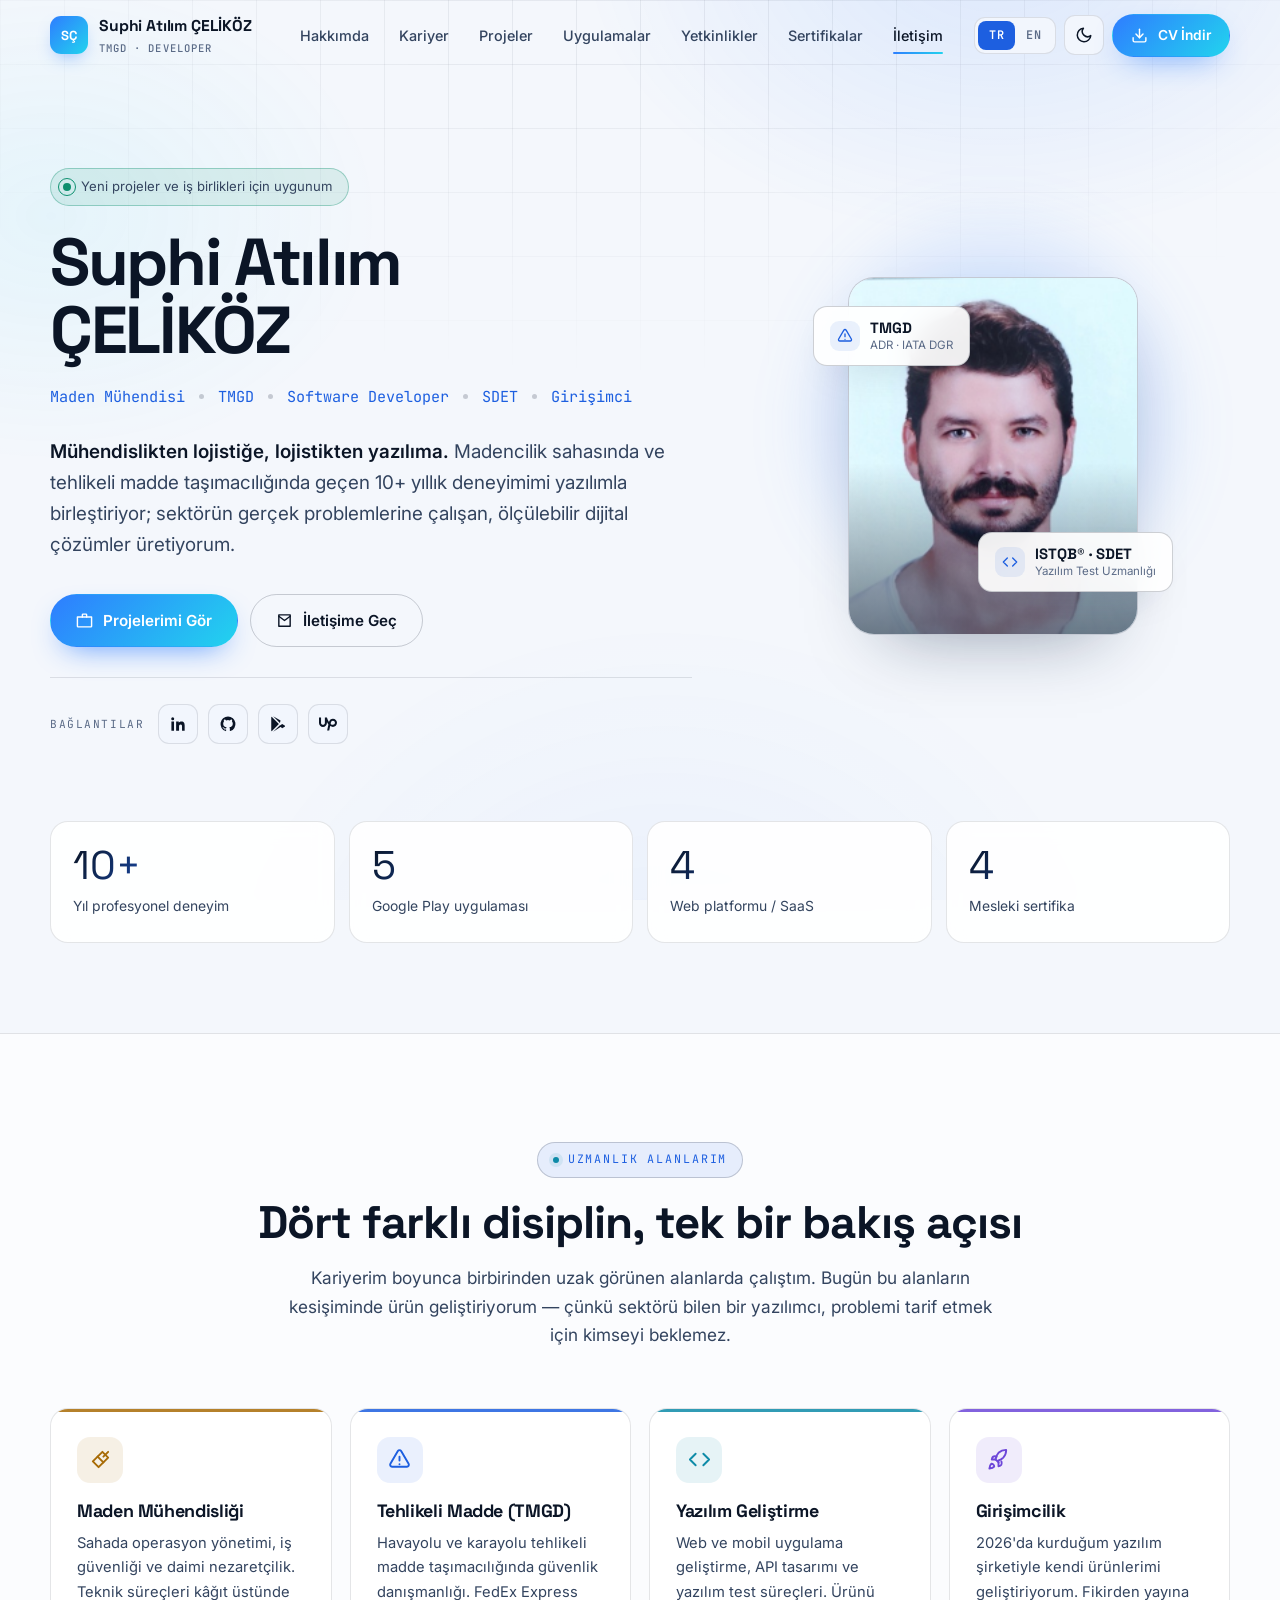
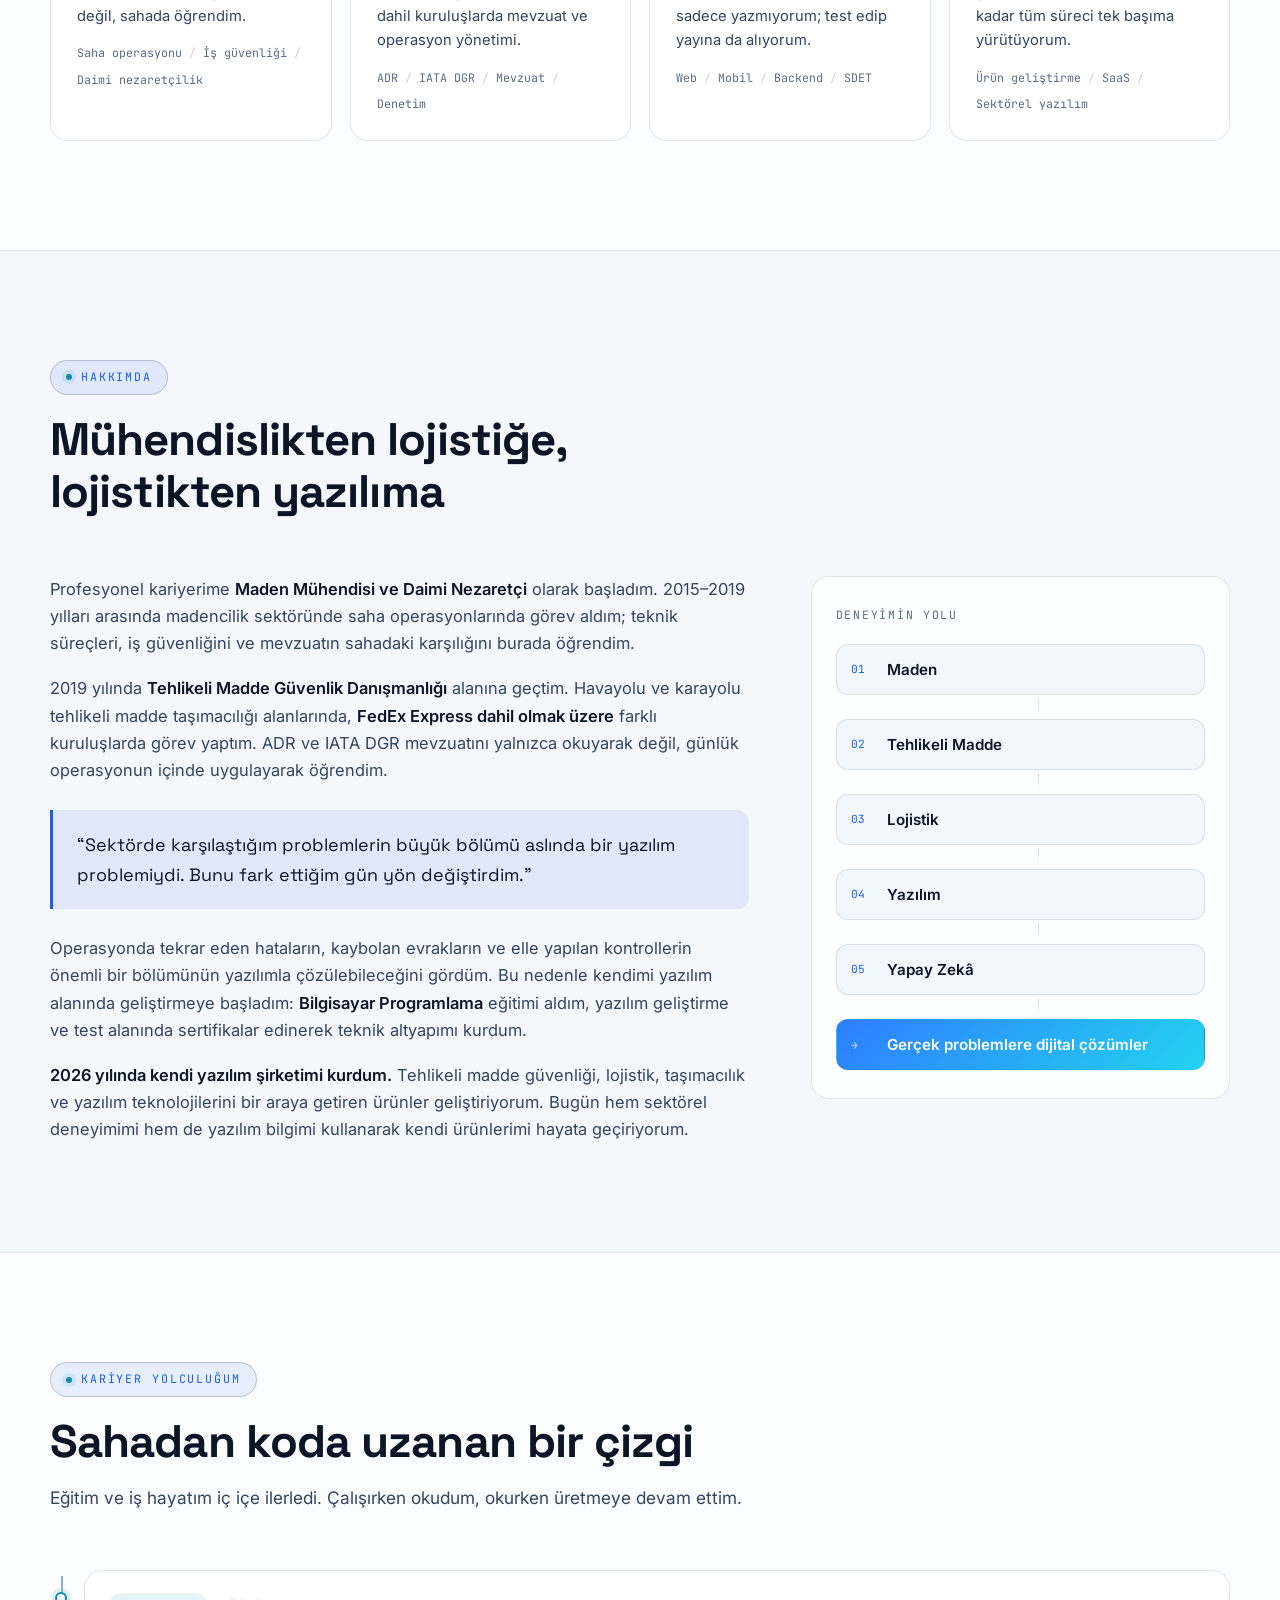
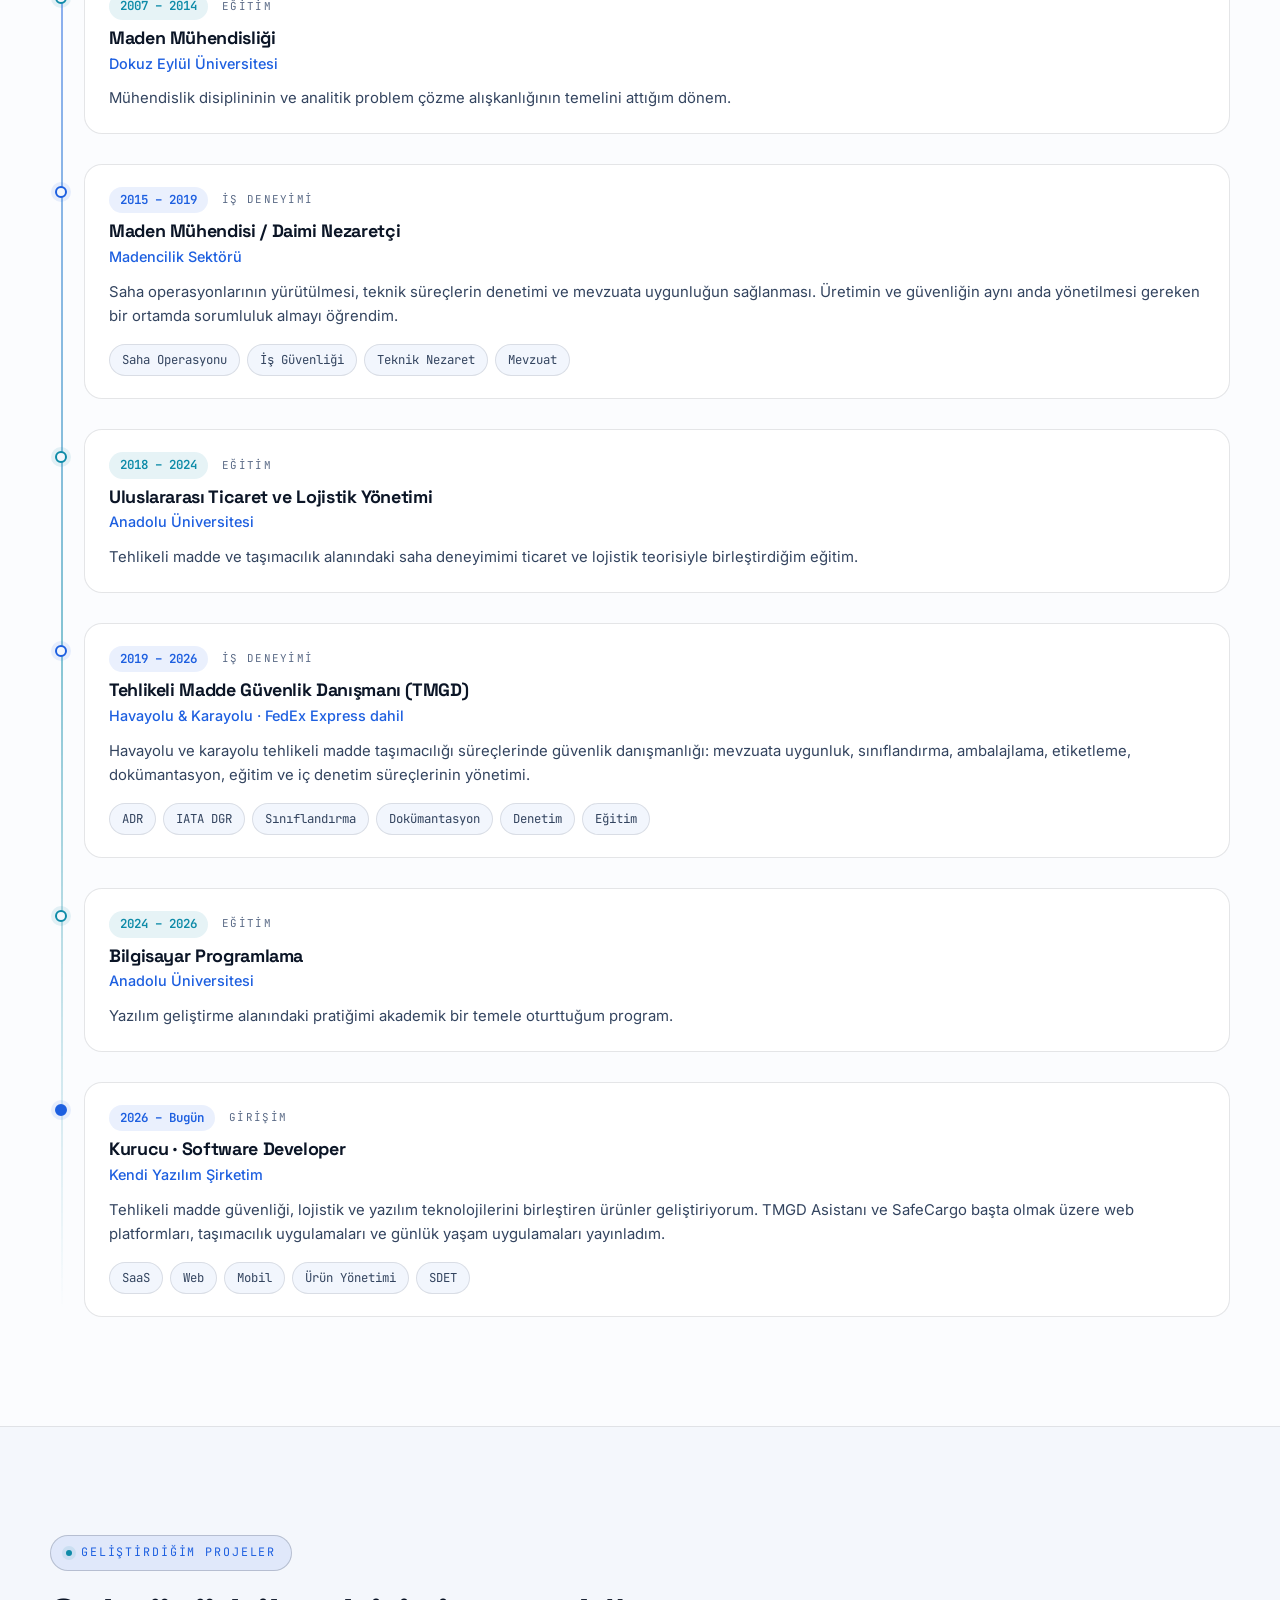
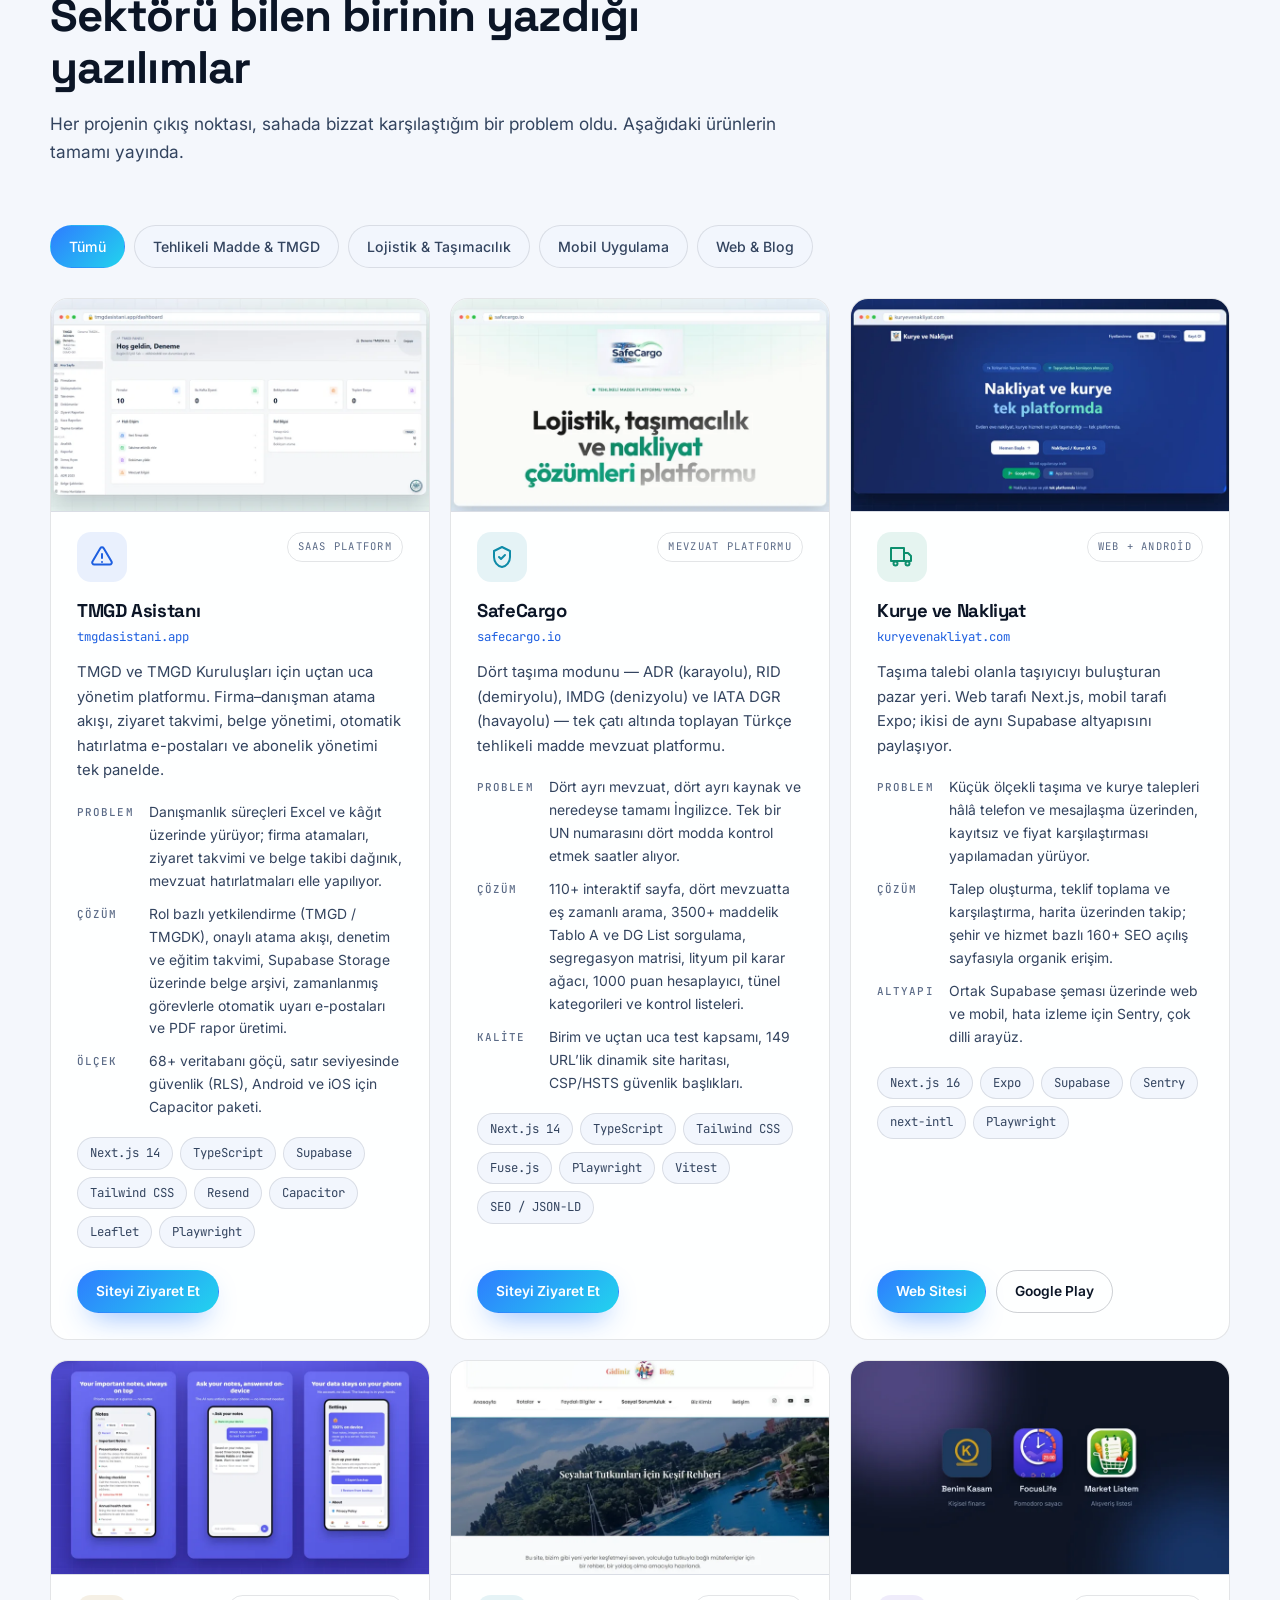
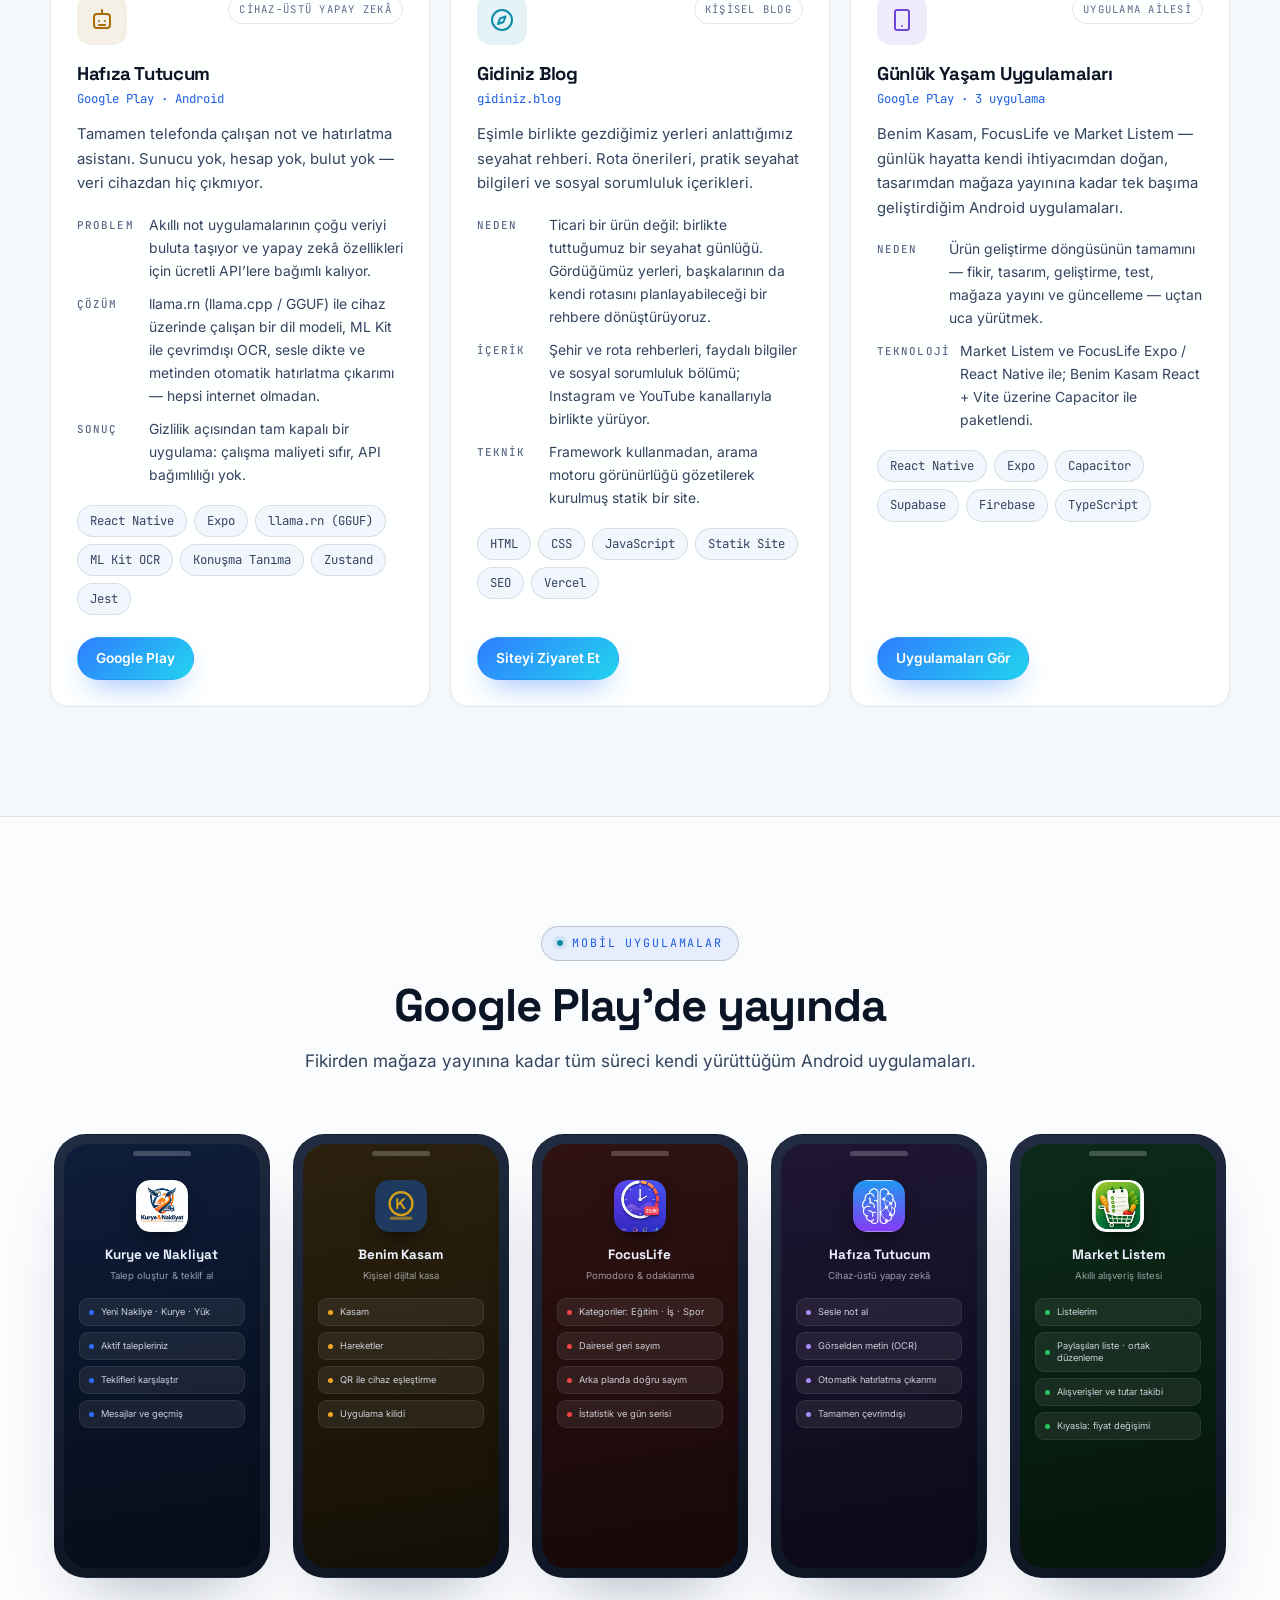
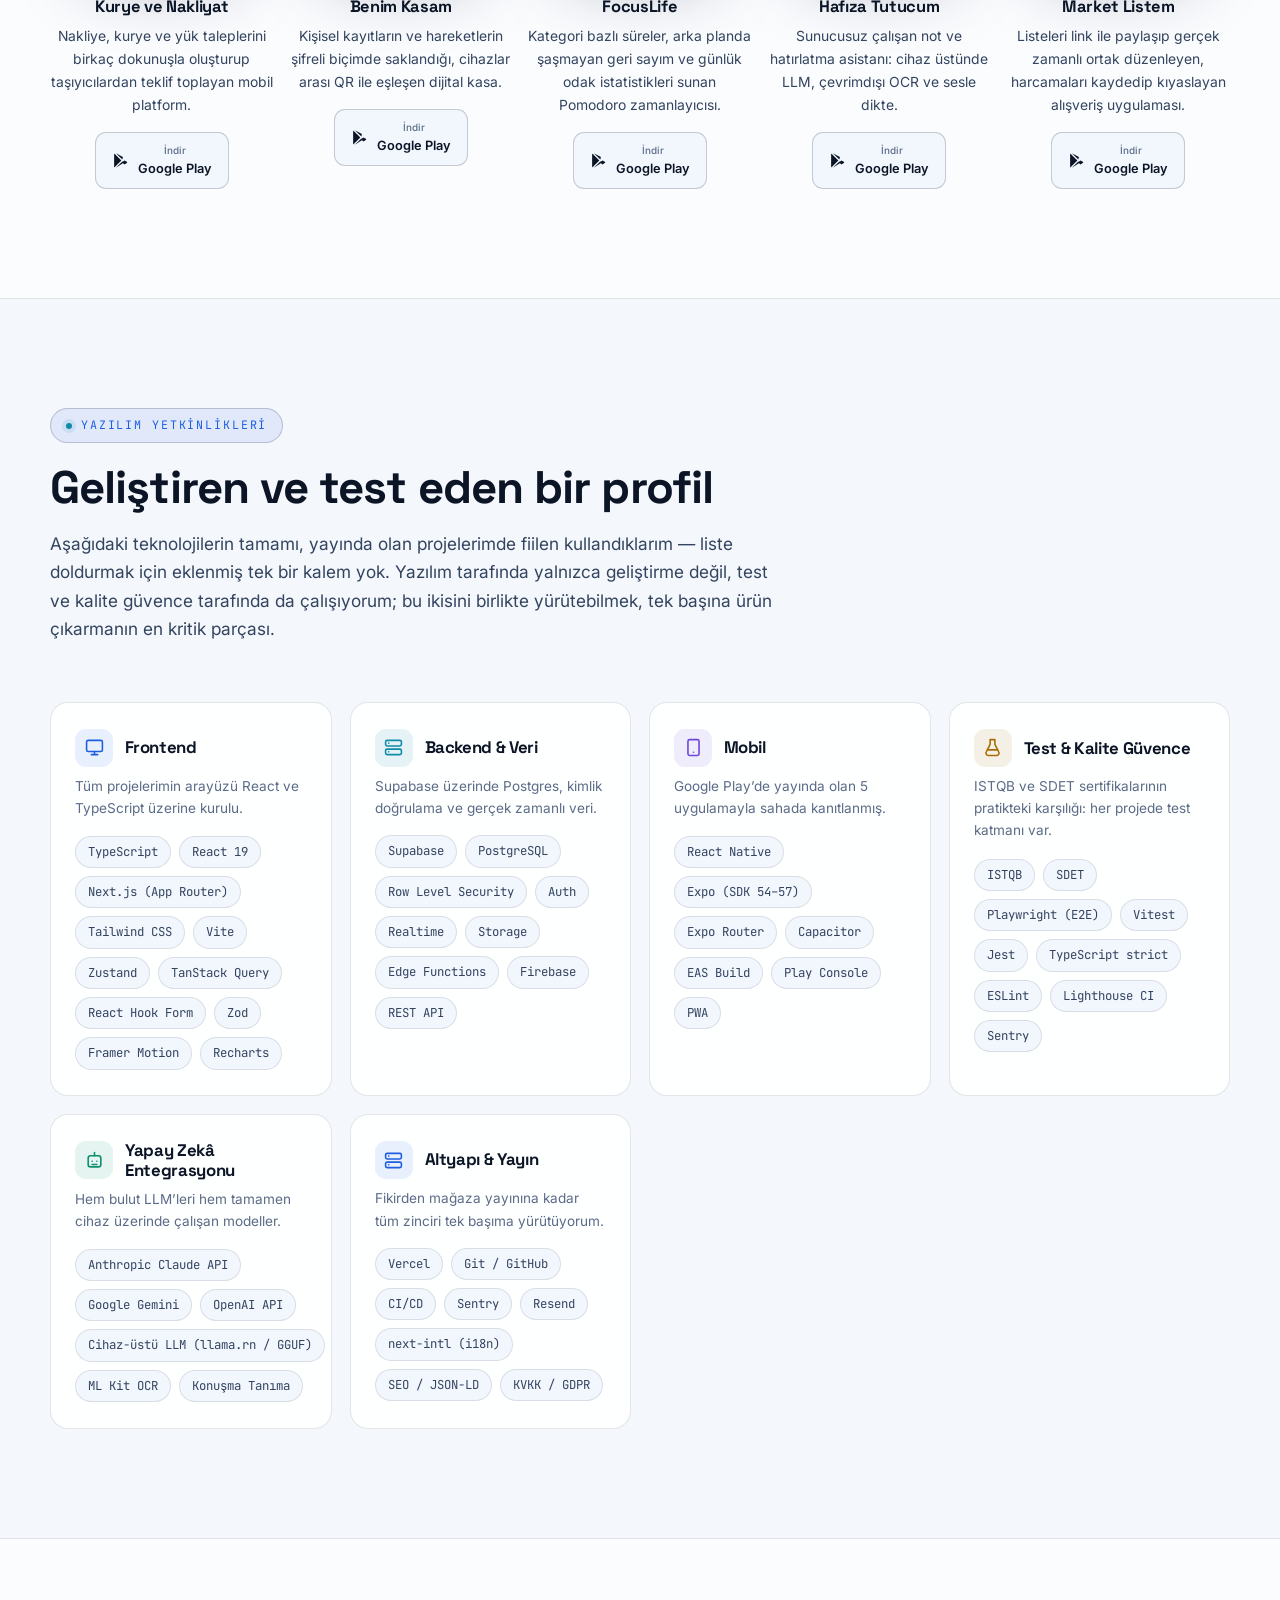
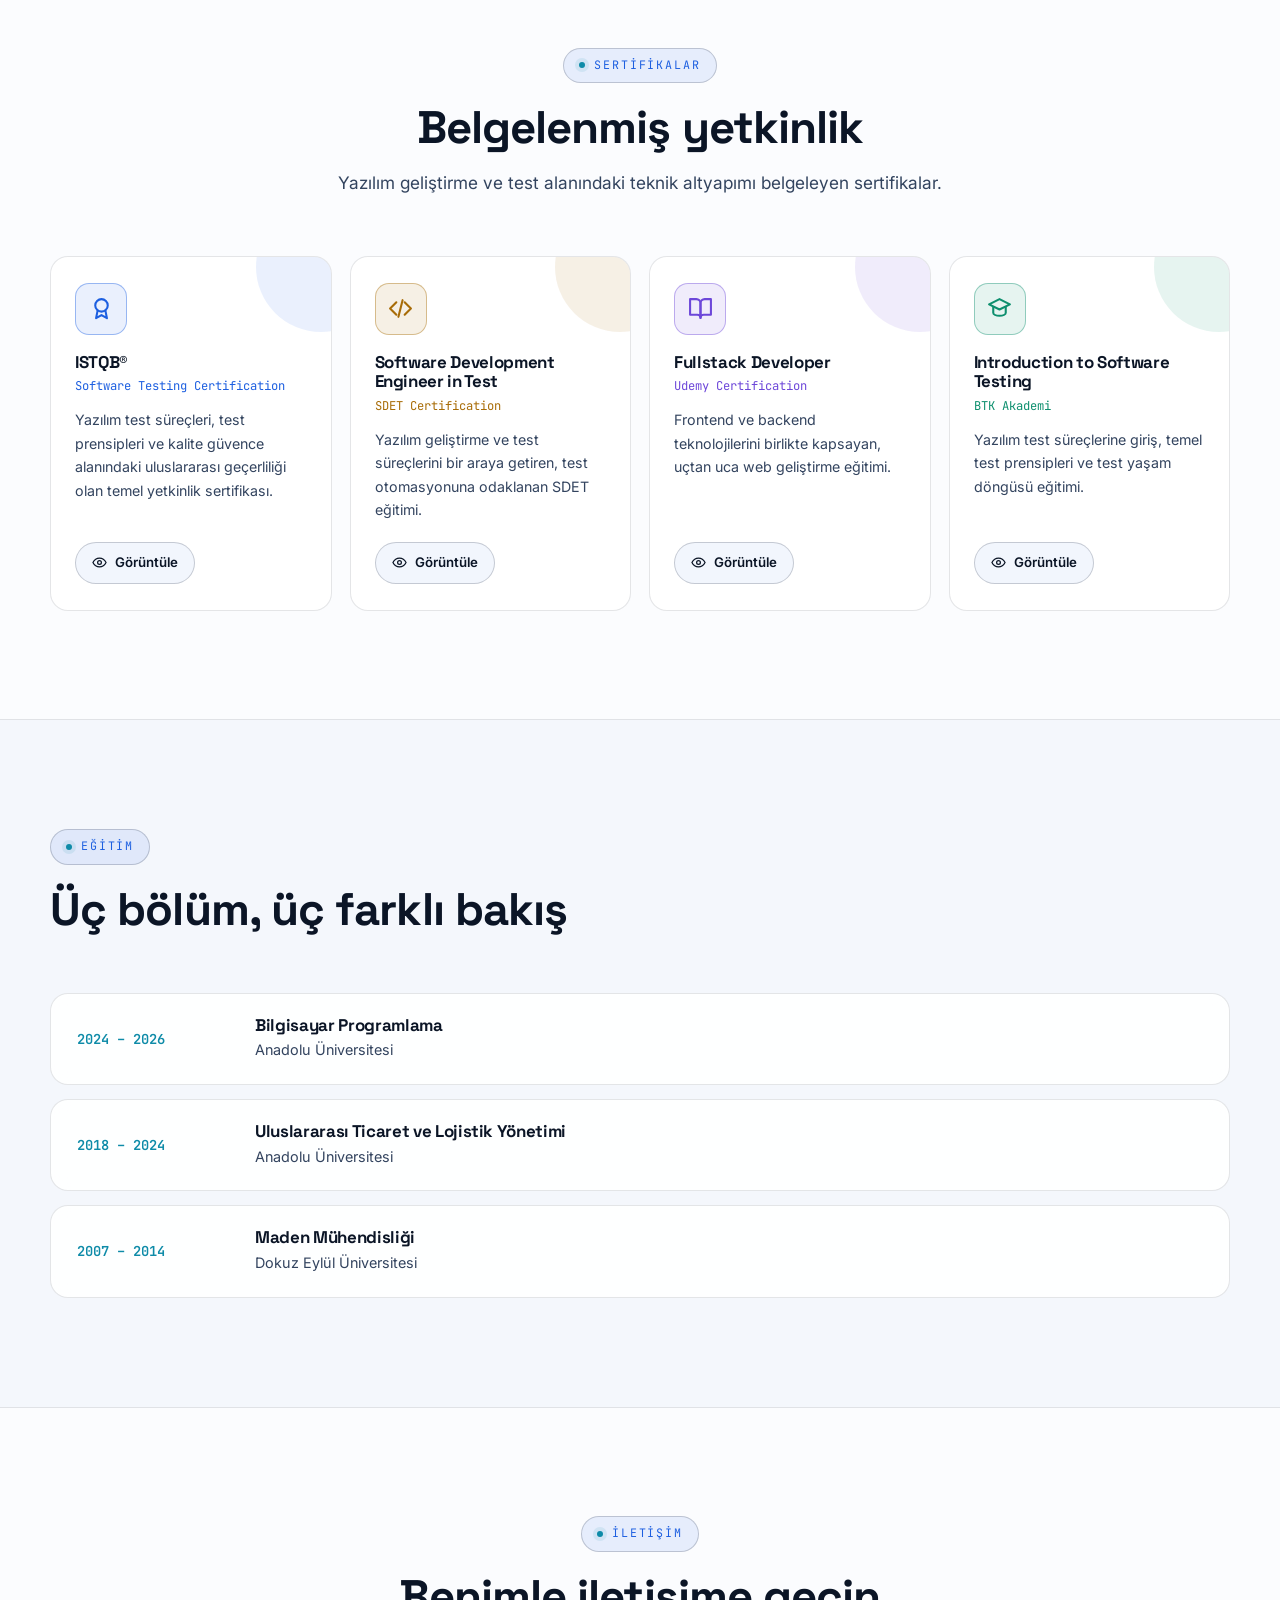
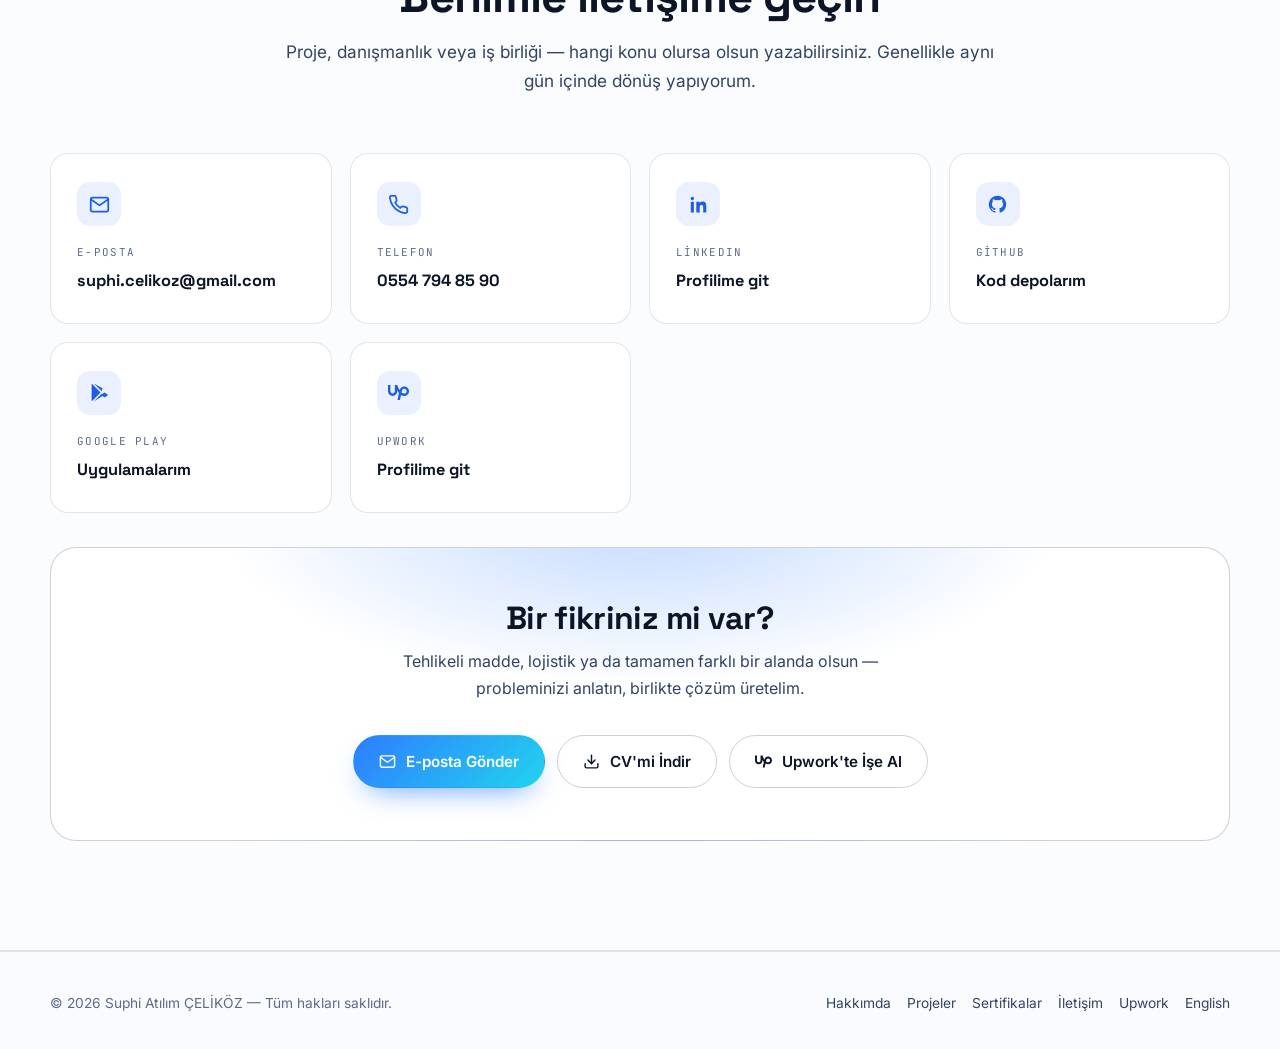
==== commit db2bcf6a: "Proje kartlarina gorsel eklendi Projeler bolumu tamamen metindi: alti kartin hicbirinde ekran gorunt" ====
--- a/index.html
+++ b/index.html
@@ -429,7 +429,11 @@
 
     <div class="projects" id="projectGrid">
 
-      <article class="project card reveal" data-cat="tmgd" style="--accent:var(--brand); --accent-dim:var(--brand-dim)">
+      <article class="project card reveal" data-cat="tmgd web" style="--accent:var(--brand); --accent-dim:var(--brand-dim)">
+        <div class="project__shot">
+          <img src="assets/img/projects/tmgdasistani.webp" alt="TMGD Asistanı yönetim paneli — firma listesi, ziyaret takvimi ve dosya sayaçları"
+               width="800" height="450" decoding="async">
+        </div>
         <div class="project__top">
           <div class="project__icon"><svg viewBox="0 0 24 24" fill="none" stroke="currentColor" stroke-width="2" stroke-linecap="round" stroke-linejoin="round"><path d="M10.3 3.2 2.5 16.5a2 2 0 0 0 1.7 3h15.6a2 2 0 0 0 1.7-3L13.7 3.2a2 2 0 0 0-3.4 0z"/><path d="M12 9v4M12 17h.01"/></svg></div>
           <span class="project__kind">SaaS Platform</span>
@@ -448,7 +452,11 @@
         </div>
       </article>
 
-      <article class="project card reveal" data-cat="tmgd lojistik" style="--d:80ms; --accent:var(--cyan); --accent-dim:var(--cyan-dim)">
+      <article class="project card reveal" data-cat="tmgd lojistik web" style="--d:80ms; --accent:var(--cyan); --accent-dim:var(--cyan-dim)">
+        <div class="project__shot">
+          <img src="assets/img/projects/safecargo.webp" alt="SafeCargo ana sayfası — tehlikeli madde mevzuat platformu"
+               width="800" height="450" decoding="async">
+        </div>
         <div class="project__top">
           <div class="project__icon"><svg viewBox="0 0 24 24" fill="none" stroke="currentColor" stroke-width="2" stroke-linecap="round" stroke-linejoin="round"><path d="M12 2 4 6v6c0 5 3.4 9.1 8 10 4.6-.9 8-5 8-10V6z"/><path d="m9 12 2 2 4-4"/></svg></div>
           <span class="project__kind">Mevzuat Platformu</span>
@@ -468,6 +476,10 @@
       </article>
 
       <article class="project card reveal" data-cat="lojistik mobil" style="--d:160ms; --accent:var(--green); --accent-dim:var(--green-dim)">
+        <div class="project__shot">
+          <img src="assets/img/projects/kuryevenakliyat.webp" alt="Kurye ve Nakliyat ana sayfası — nakliye ve kurye talebi oluşturma ekranı"
+               width="800" height="450" decoding="async">
+        </div>
         <div class="project__top">
           <div class="project__icon"><svg viewBox="0 0 24 24" fill="none" stroke="currentColor" stroke-width="2" stroke-linecap="round" stroke-linejoin="round"><path d="M1 3h13v13H1z"/><path d="M14 8h4l3 3v5h-7z"/><circle cx="5.5" cy="18.5" r="2"/><circle cx="17.5" cy="18.5" r="2"/></svg></div>
           <span class="project__kind">Web + Android</span>
@@ -488,6 +500,10 @@
       </article>
 
       <article class="project card reveal" data-cat="mobil" style="--d:0ms; --accent:var(--amber); --accent-dim:var(--amber-dim)">
+        <div class="project__shot">
+          <img src="assets/img/projects/hafizatutucum.webp" alt="Hafıza Tutucum uygulamasından üç ekran — notlar, cihaz üstünde çalışan yapay zekâ ve gizlilik ayarları"
+               width="800" height="450" decoding="async">
+        </div>
         <div class="project__top">
           <div class="project__icon"><svg viewBox="0 0 24 24" fill="none" stroke="currentColor" stroke-width="2" stroke-linecap="round" stroke-linejoin="round"><rect x="4" y="6" width="16" height="14" rx="3"/><path d="M12 2v4M9 13h.01M15 13h.01M9 17h6"/></svg></div>
           <span class="project__kind">Cihaz-üstü Yapay Zekâ</span>
@@ -507,6 +523,10 @@
       </article>
 
       <article class="project card reveal" data-cat="web" style="--d:80ms; --accent:var(--cyan); --accent-dim:var(--cyan-dim)">
+        <div class="project__shot">
+          <img src="assets/img/projects/gidiniz.webp" alt="Gidiniz Blog ana sayfası — seyahat rehberi menüsü ve kapak fotoğrafı"
+               width="800" height="450" decoding="async">
+        </div>
         <div class="project__top">
           <div class="project__icon"><svg viewBox="0 0 24 24" fill="none" stroke="currentColor" stroke-width="2" stroke-linecap="round" stroke-linejoin="round"><circle cx="12" cy="12" r="10"/><path d="m15.5 8.5-2 5.5-5.5 2 2-5.5z"/></svg></div>
           <span class="project__kind">Kişisel Blog</span>
@@ -526,6 +546,10 @@
       </article>
 
       <article class="project card reveal" data-cat="mobil" style="--d:160ms; --accent:var(--violet); --accent-dim:var(--violet-dim)">
+        <div class="project__shot">
+          <img src="assets/img/projects/uygulamalar.webp" alt="Benim Kasam, FocusLife ve Market Listem uygulama simgeleri"
+               width="800" height="450" decoding="async">
+        </div>
         <div class="project__top">
           <div class="project__icon"><svg viewBox="0 0 24 24" fill="none" stroke="currentColor" stroke-width="2" stroke-linecap="round" stroke-linejoin="round"><rect x="5" y="2" width="14" height="20" rx="2"/><path d="M12 18h.01"/></svg></div>
           <span class="project__kind">Uygulama Ailesi</span>
--- a/assets/css/style.css
+++ b/assets/css/style.css
@@ -859,6 +859,25 @@
 }
 .project.is-hidden { display: none; }
 
+/* Kart basindaki tam genislikte gorsel bandi. Negatif kenar boslugu
+   .project kuralindaki "padding: 26px" ile eslesiyor; .project zaten
+   "overflow: hidden" tasidigi icin ust kose yuvarlaklarini kirpar.
+   aspect-ratio SART: genel "img, svg" kuralinda height:auto yok, yani
+   width/height ozniteliklerini tasiyan gorsel 450px yerine tam boyunda
+   uzar ve yazdirma sayfa sayisini patlatir. */
+.project__shot {
+  margin: -26px -26px 20px;
+  border-bottom: 1px solid var(--border);
+  background: var(--surface-2);
+}
+.project__shot img {
+  display: block;
+  width: 100%;
+  height: auto;
+  aspect-ratio: 16 / 9;
+  object-fit: cover;
+}
+
 .project__top {
   display: flex;
   align-items: flex-start;
@@ -1335,8 +1354,9 @@
   #uzmanlik, #expertise,
   /* Kariyer akisi gorseli ve alintili blok - anlatim, veri degil */
   .flow, .about__quote,
-  /* Proje kartlarindaki Problem/Cozum/Olcek detaylari */
-  .project__meta,
+  /* Proje kartlarindaki gorsel bandi ve Problem/Cozum/Olcek detaylari.
+     Gorsel kagitta hem yer harcar hem de CV'yi 3 sayfadan tasirir. */
+  .project__shot, .project__meta,
   /* Tek satirlik aciklama notlari */
   .skillset__note, .cert p, .app__body, .domain p, .domain ul,
   .tl-kind,
@@ -1437,7 +1457,7 @@
   .edu-item h3 { font-size: 9.2pt; }
   .edu-item span { margin-top: 0; font-size: 8.2pt; }
 
-  .contact { grid-template-columns: repeat(5, 1fr); gap: 5pt; }
+  .contact { grid-template-columns: repeat(6, 1fr); gap: 5pt; }
   .contact-card { padding: 7pt; gap: 1pt; }
   .contact-card i { width: 16pt; height: 16pt; margin-bottom: 4pt; border-radius: 4pt; }
   .contact-card i svg { width: 9pt; height: 9pt; }
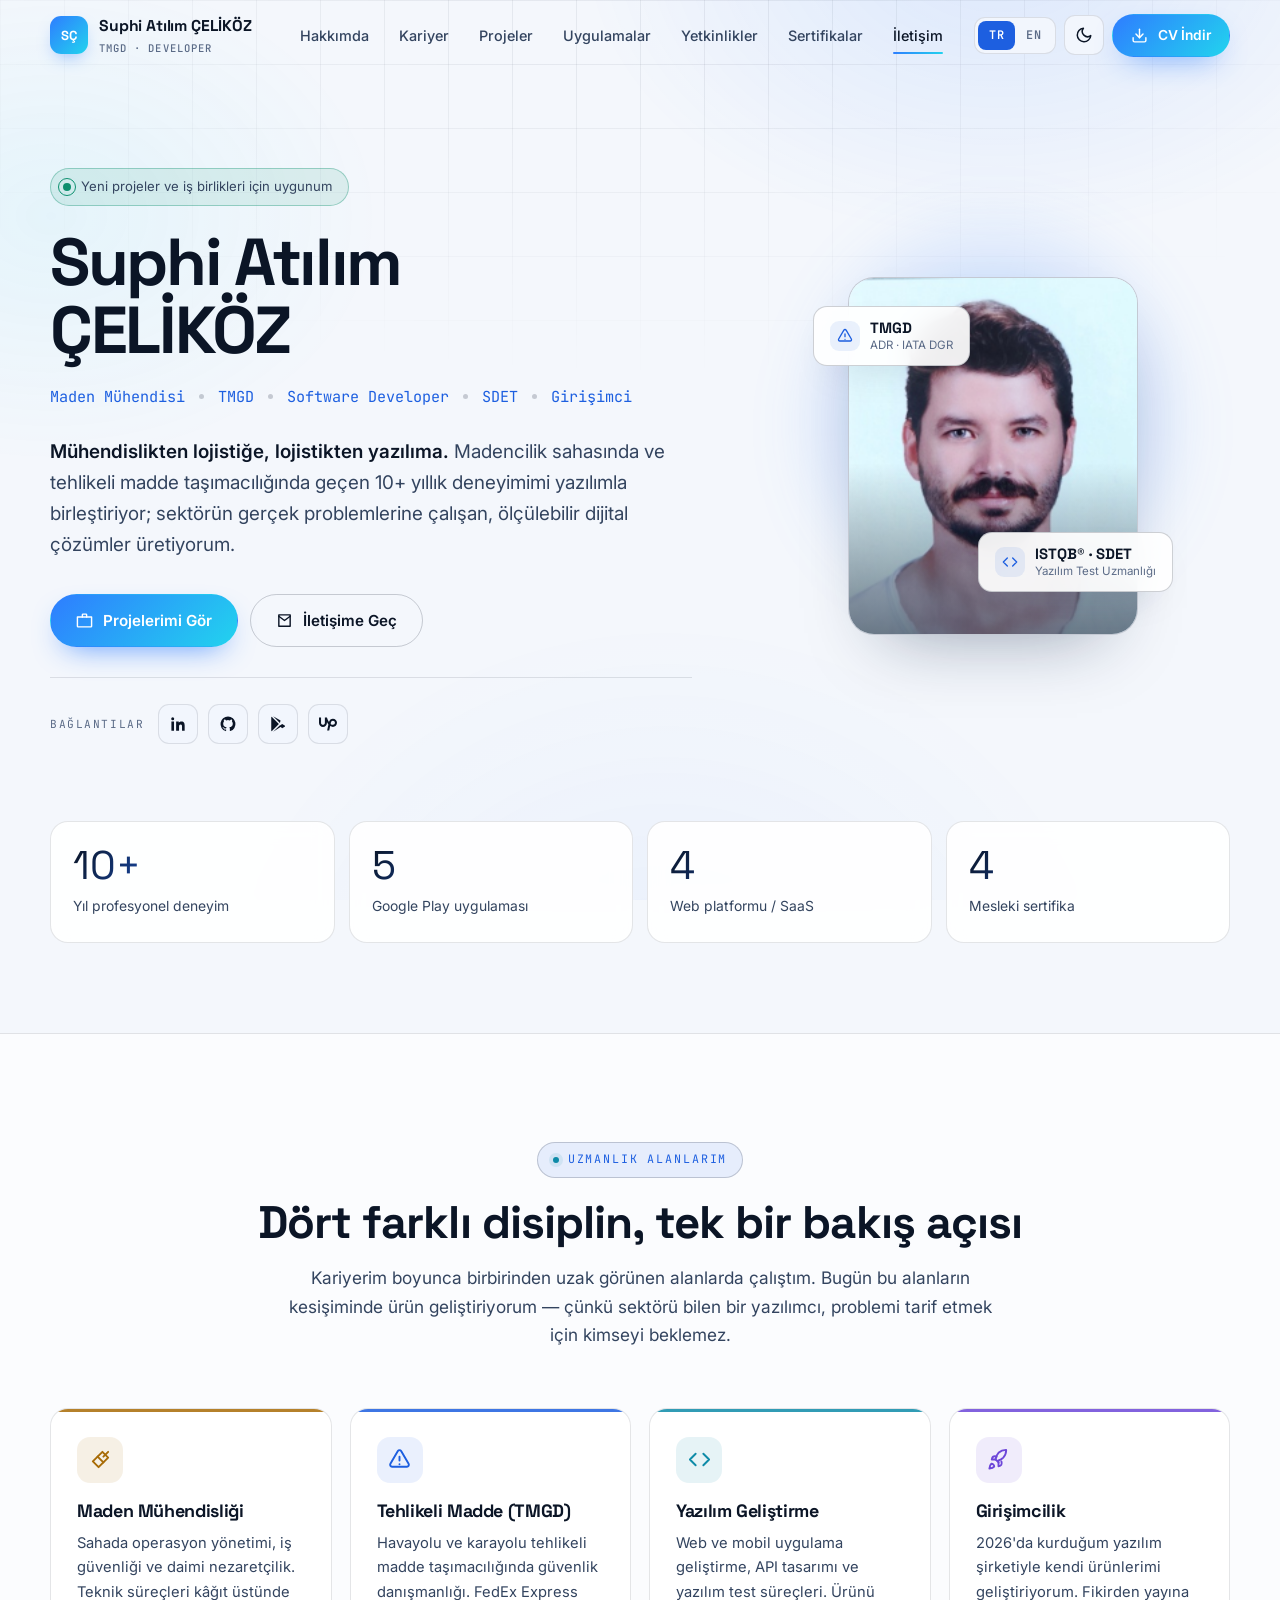
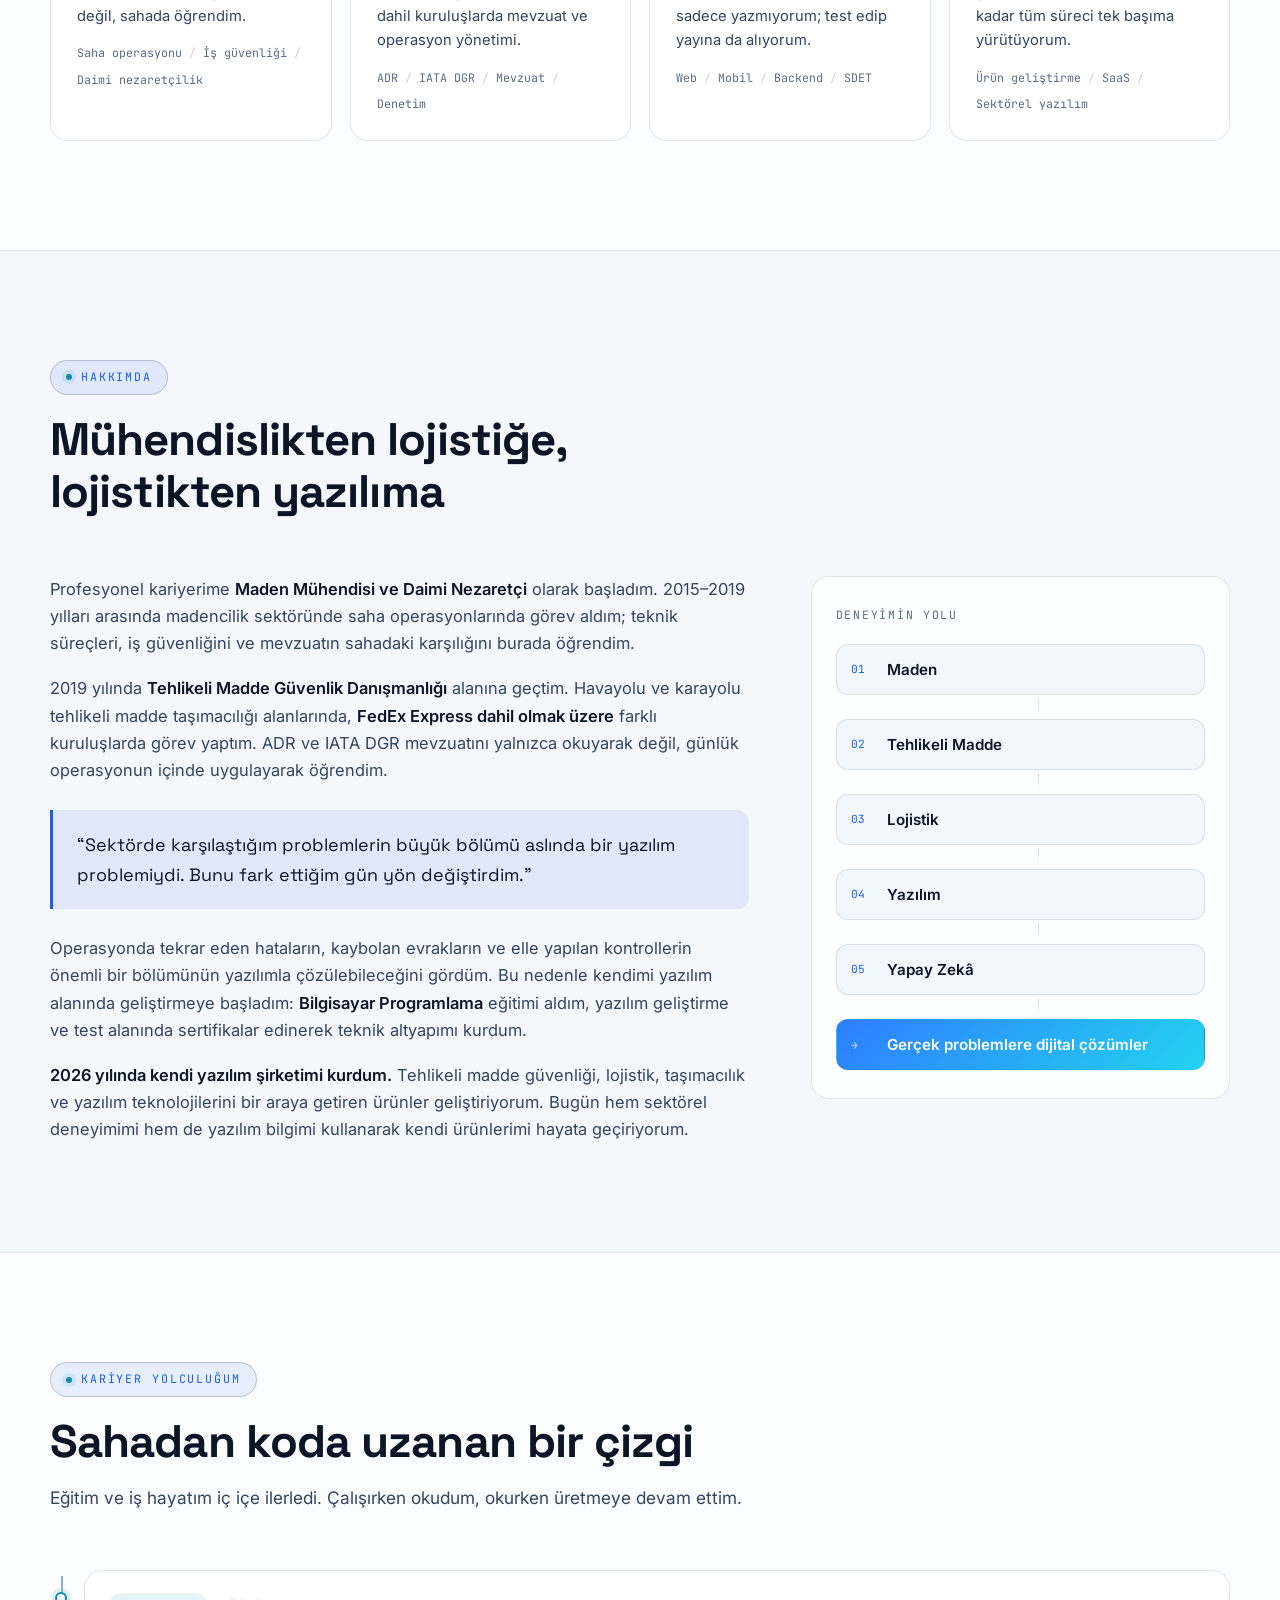
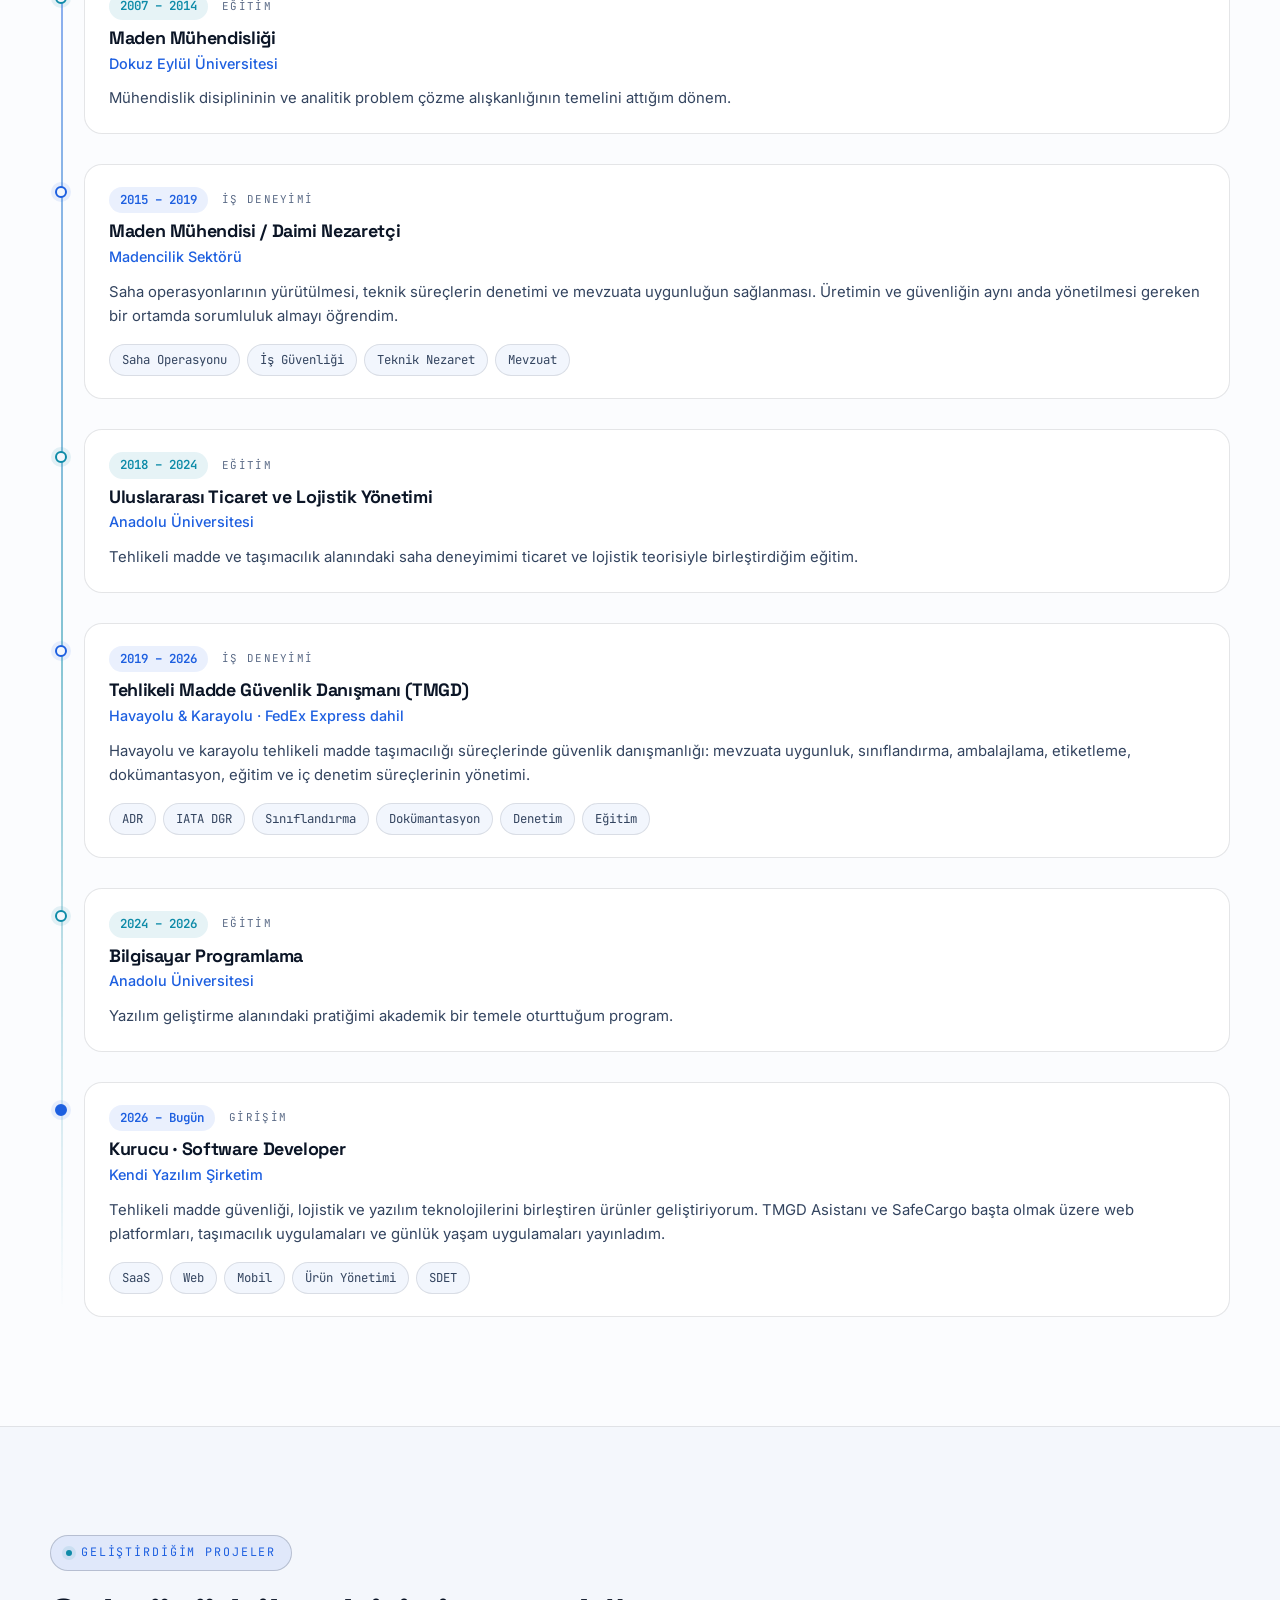
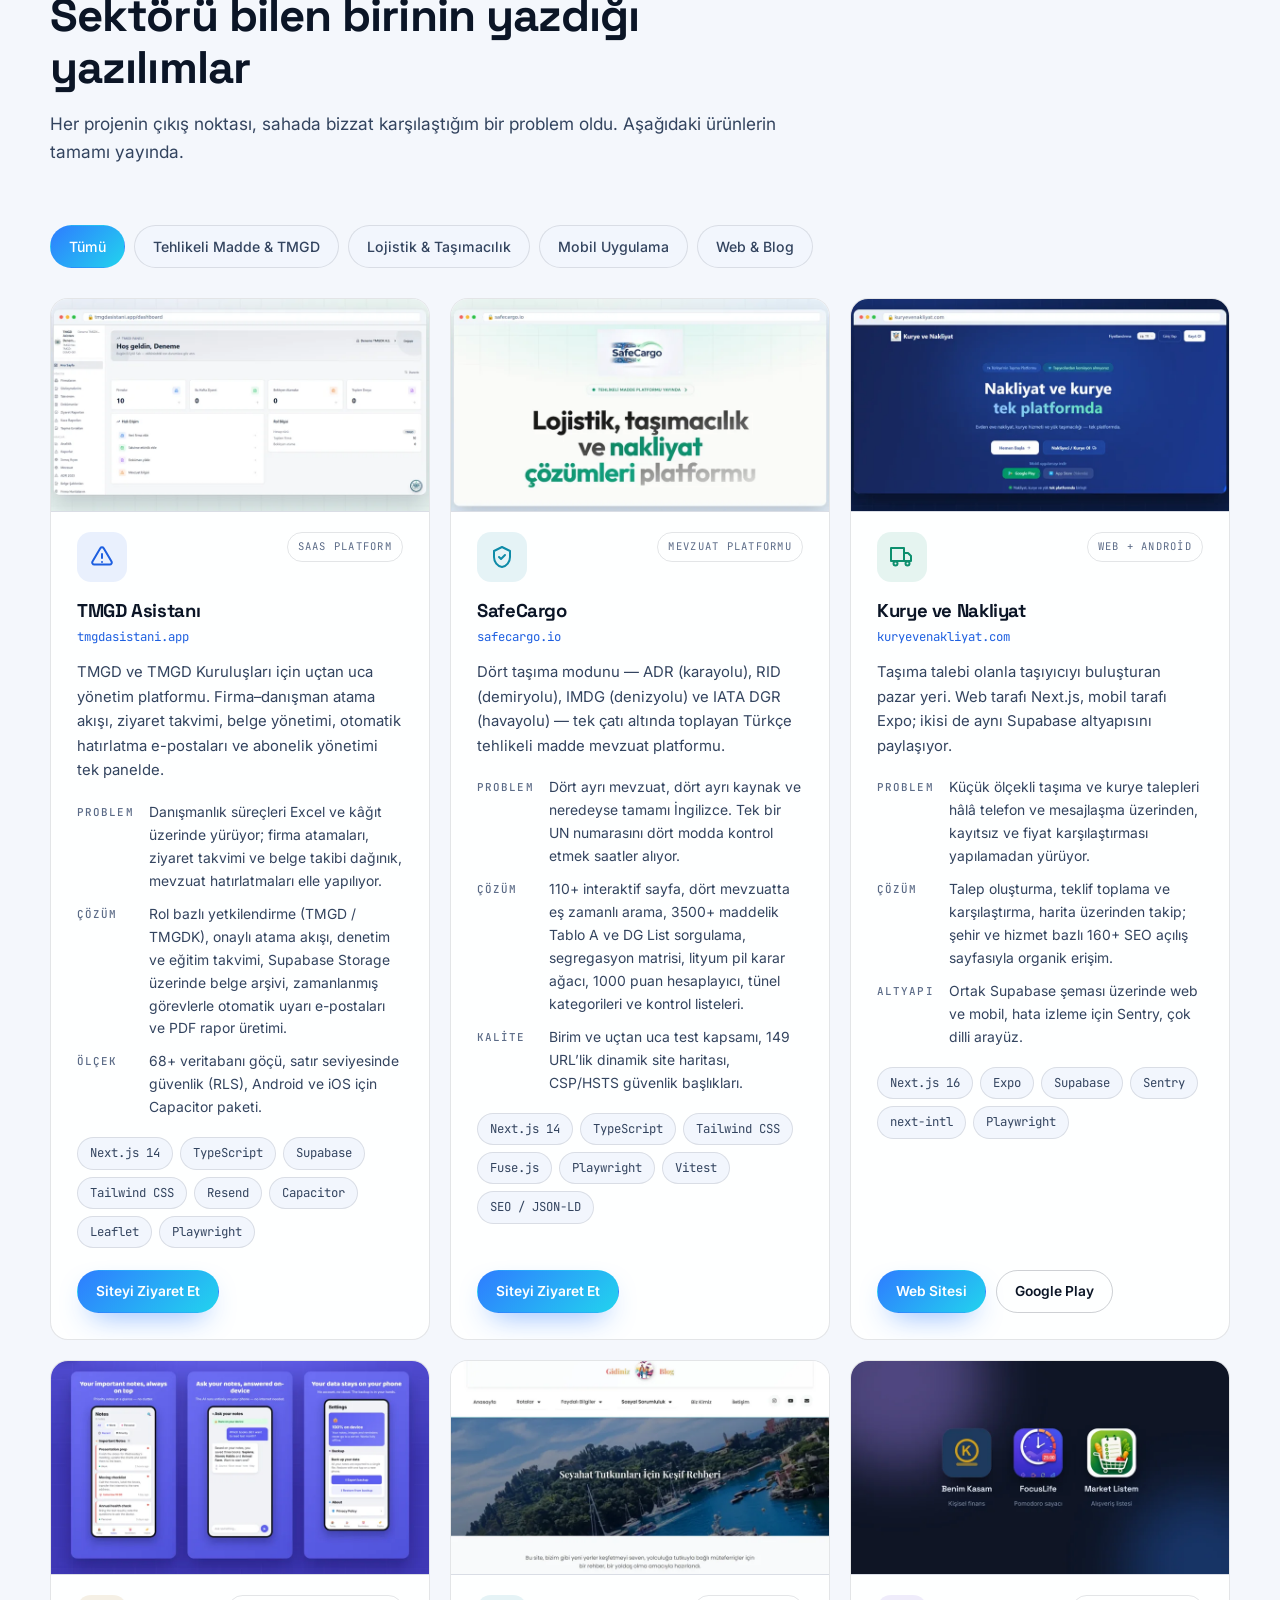
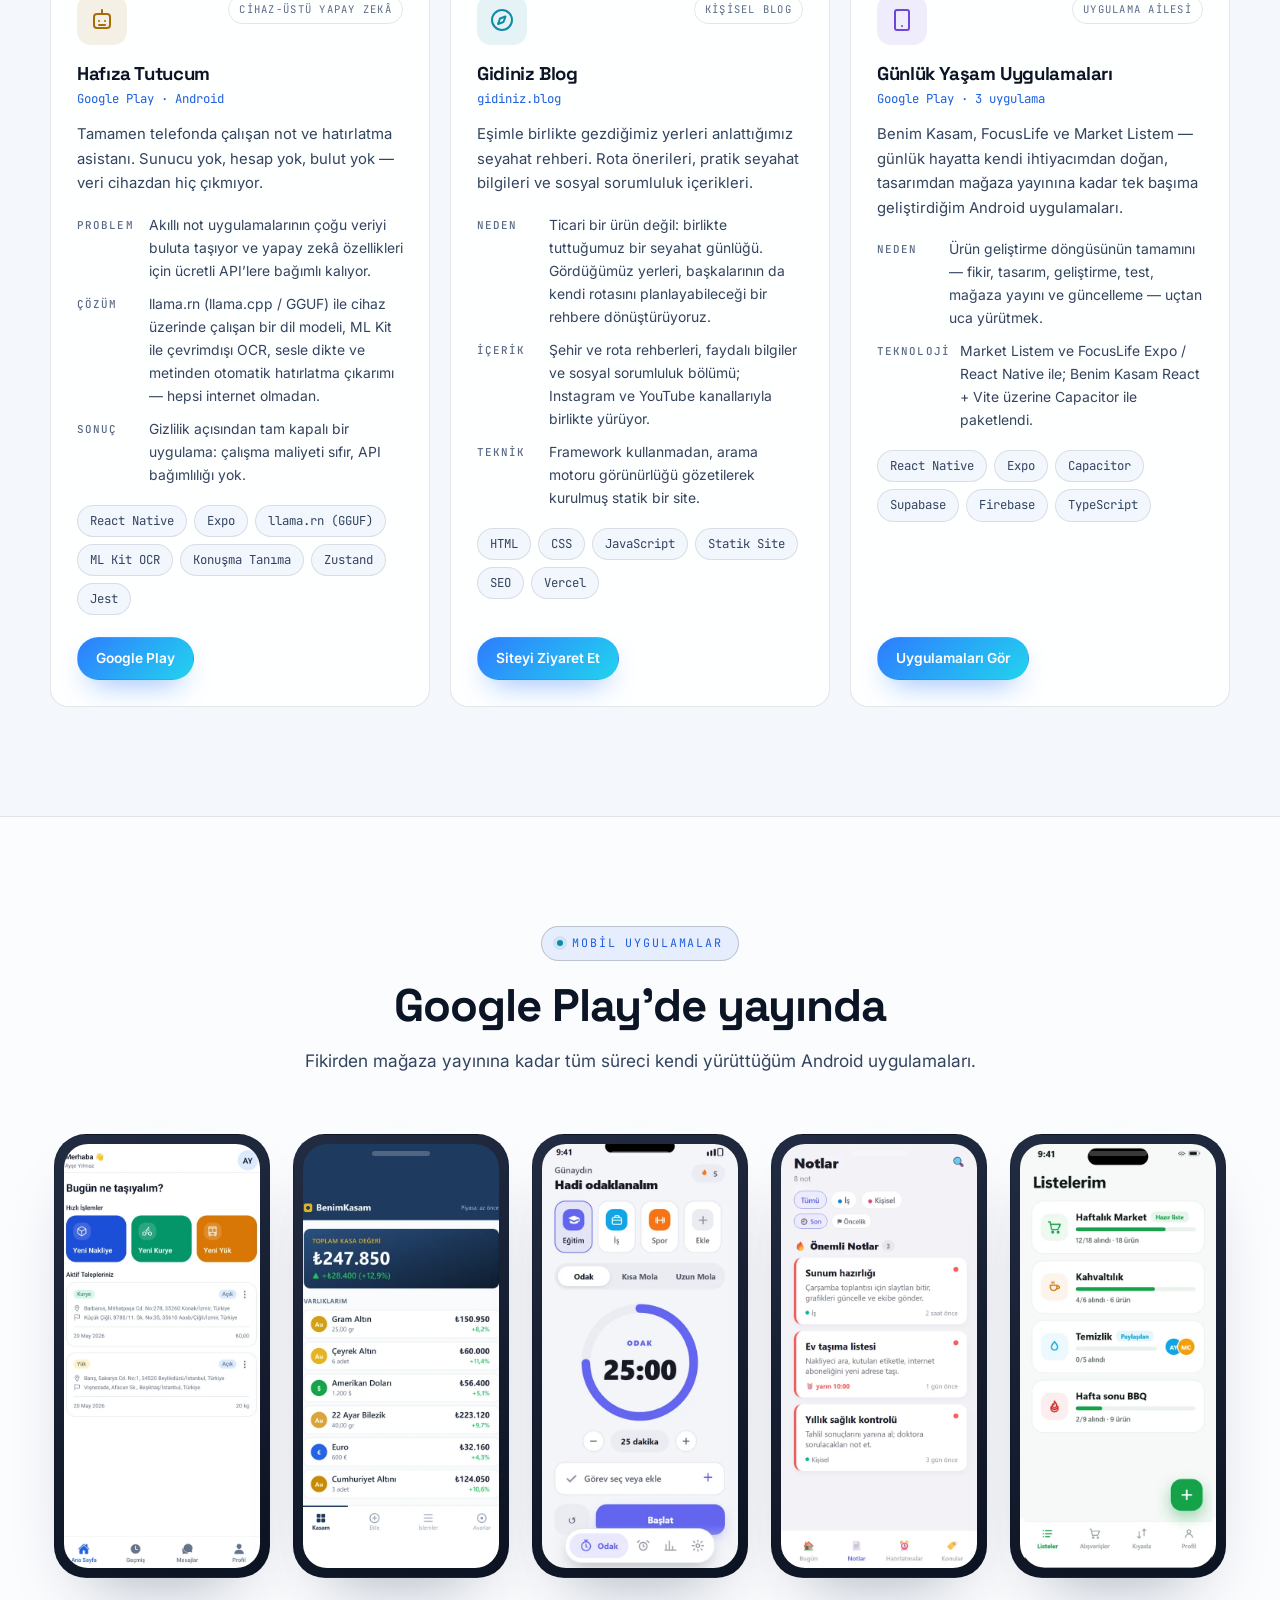
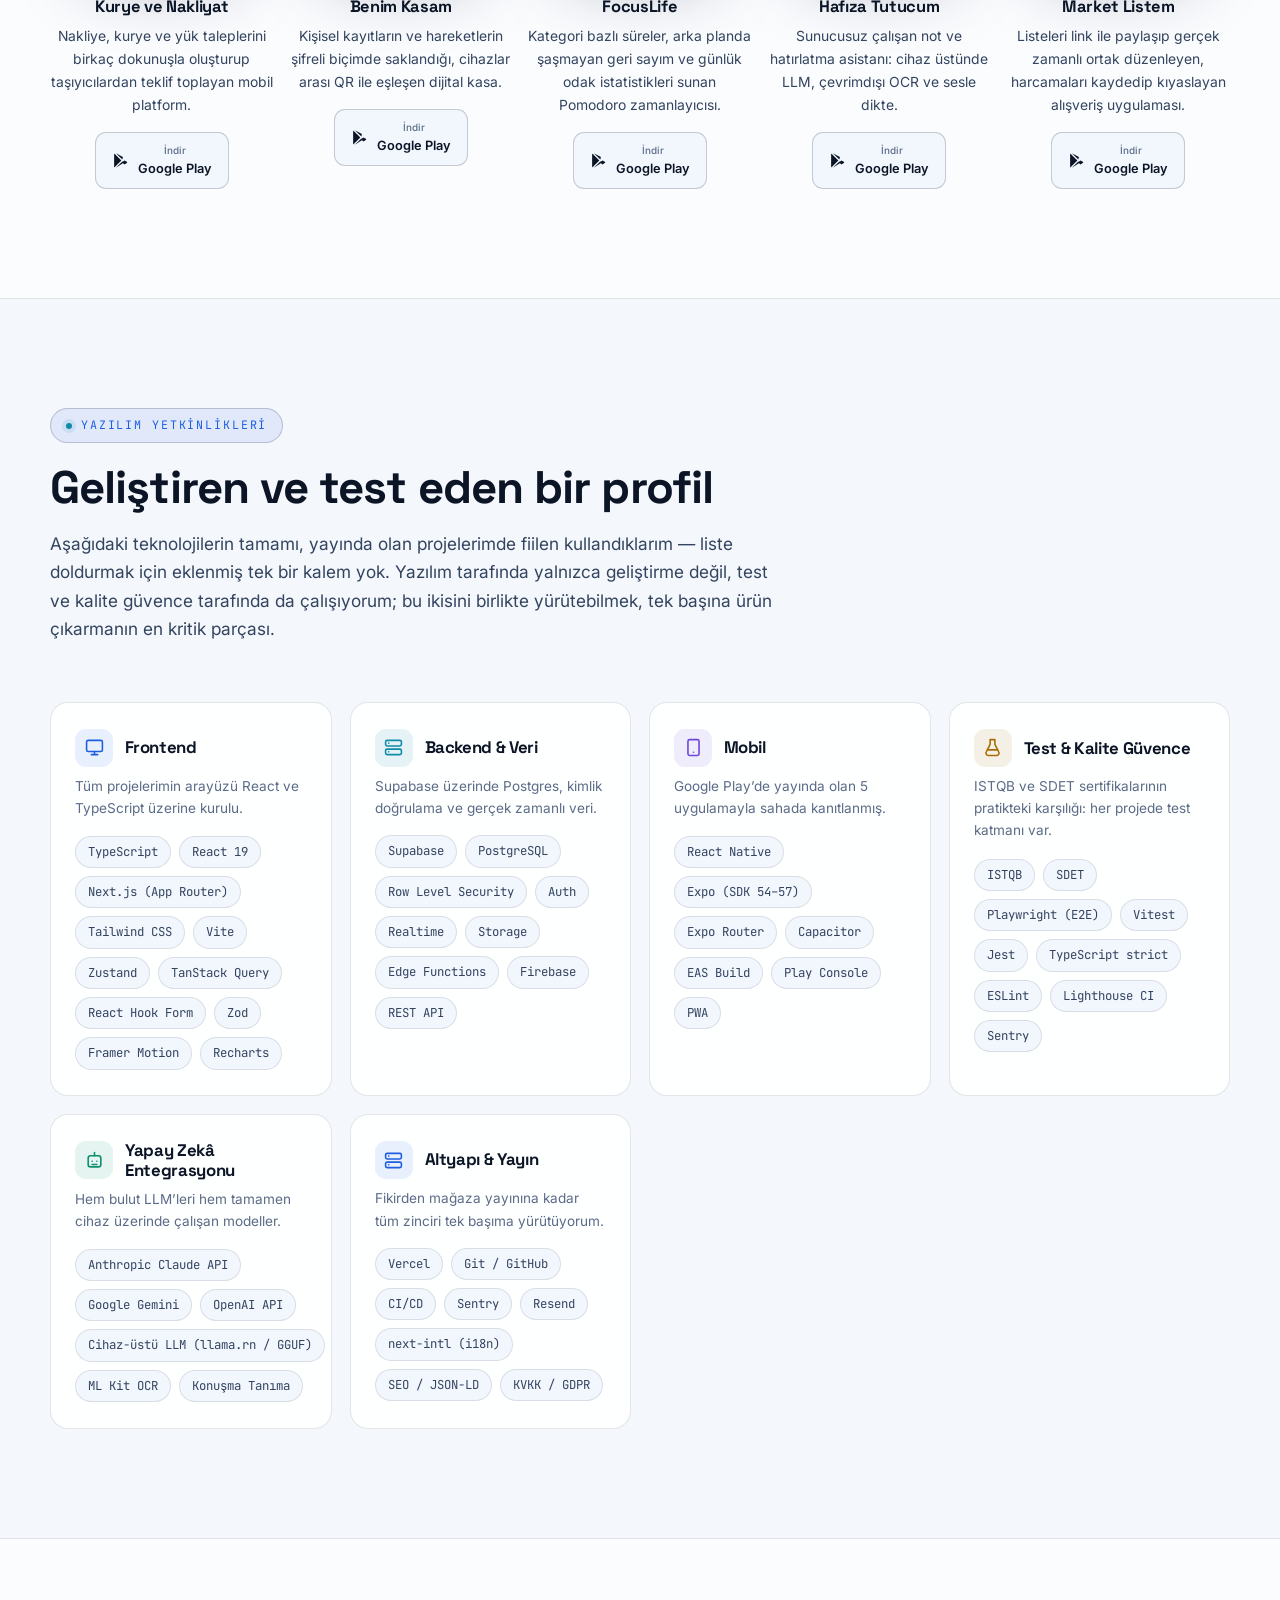
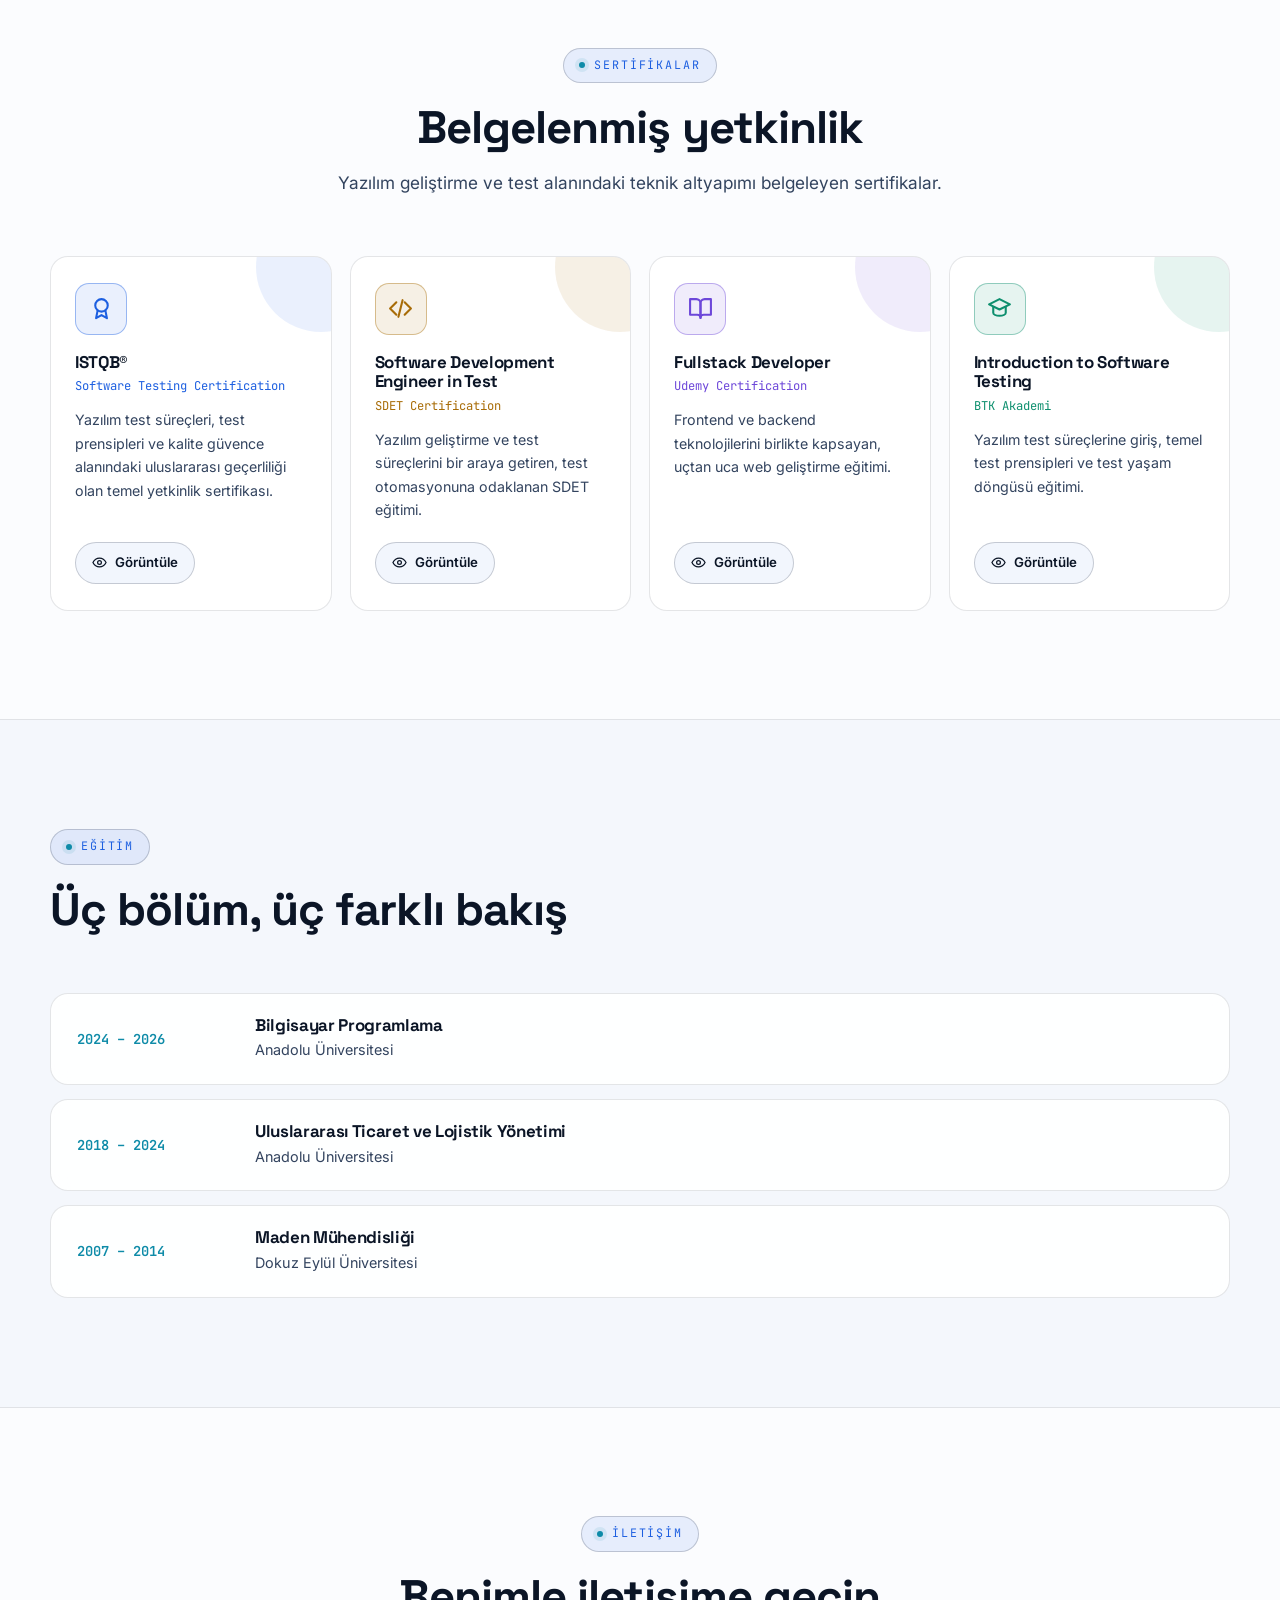
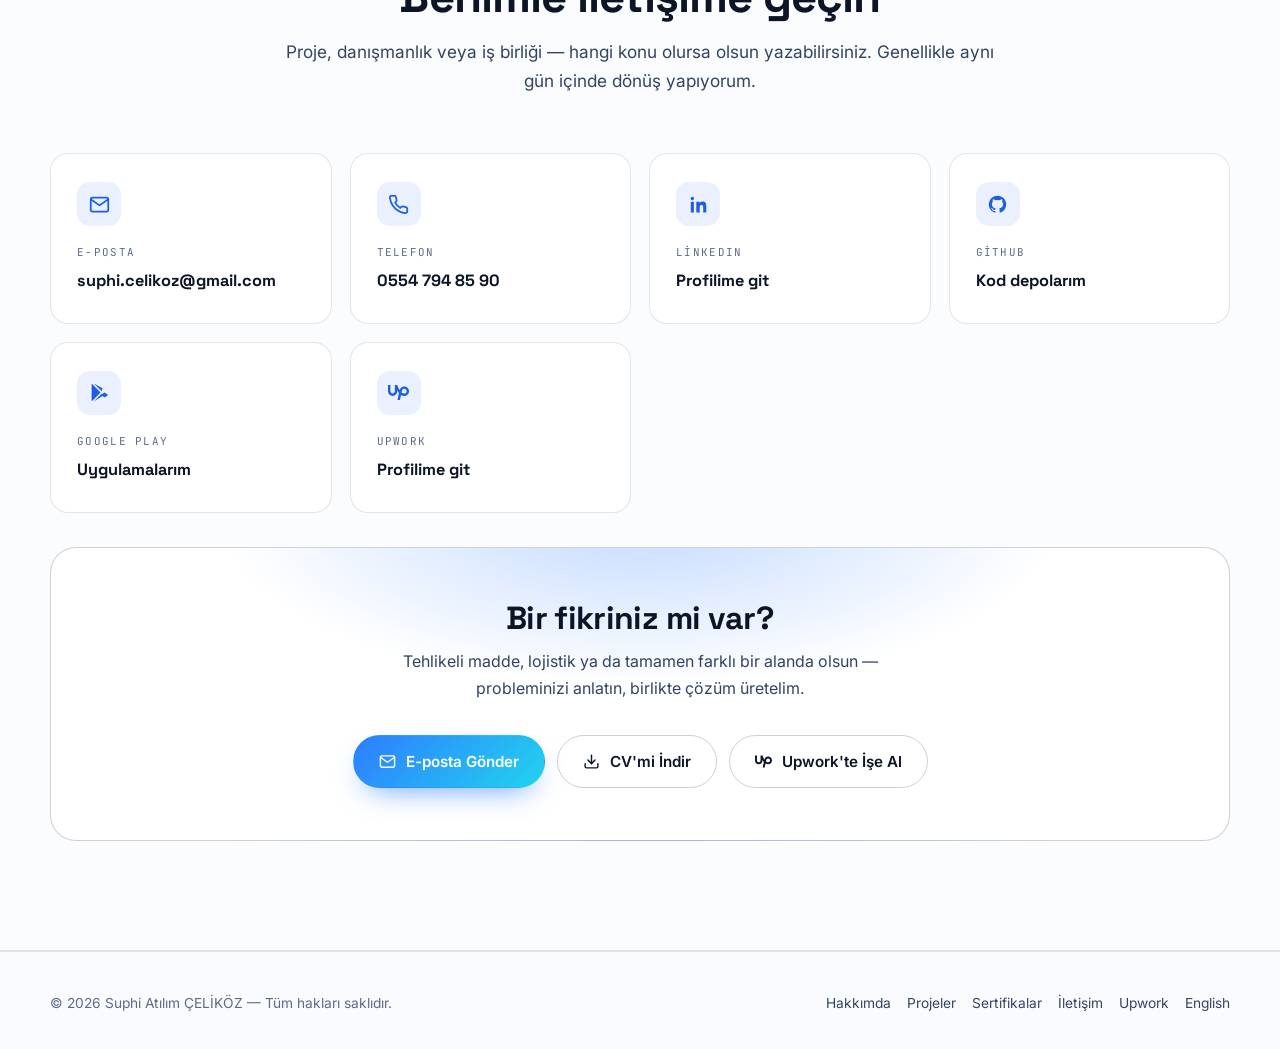
==== commit 7590e220: "Telefon maketlerine gercek ekran goruntuleri kondu Mobil uygulamalar bolumundeki bes telefon maketi " ====
--- a/index.html
+++ b/index.html
@@ -585,7 +585,7 @@
       <article class="app reveal">
         <div class="phone" style="--app-accent:#2f6bff; --app-bg:linear-gradient(170deg,#0e1d3a,#060c18)">
           <div class="phone__screen">
-            <img src="assets/img/apps/kuryevenakliyat.png" alt="" onerror="this.remove()">
+            <img src="assets/img/apps/kuryevenakliyat.webp" alt="Kurye ve Nakliyat ana ekranı" width="540" height="1110" onerror="this.remove()">
             <div class="phone__icon phone__icon--img"><img src="assets/img/apps/icon-kuryevenakliyat.png" alt="Kurye ve Nakliyat uygulama simgesi" width="192" height="192"></div>
             <div class="phone__name">Kurye ve Nakliyat</div>
             <div class="phone__sub">Talep oluştur & teklif al</div>
@@ -612,7 +612,7 @@
       <article class="app reveal" style="--d:80ms">
         <div class="phone" style="--app-accent:#f5a524; --app-bg:linear-gradient(170deg,#2b210d,#140f06)">
           <div class="phone__screen">
-            <img src="assets/img/apps/benimkasam.png" alt="" onerror="this.remove()">
+            <img src="assets/img/apps/benimkasam.webp" alt="Benim Kasam kasa ekranı" width="540" height="1110" onerror="this.remove()">
             <div class="phone__icon phone__icon--img"><img src="assets/img/apps/icon-benimkasam.png" alt="Benim Kasam uygulama simgesi" width="192" height="192"></div>
             <div class="phone__name">Benim Kasam</div>
             <div class="phone__sub">Kişisel dijital kasa</div>
@@ -639,7 +639,7 @@
       <article class="app reveal" style="--d:160ms">
         <div class="phone" style="--app-accent:#ef4444; --app-bg:linear-gradient(170deg,#301212,#170808)">
           <div class="phone__screen">
-            <img src="assets/img/apps/focuslife.png" alt="" onerror="this.remove()">
+            <img src="assets/img/apps/focuslife.webp" alt="FocusLife odak sayacı ekranı" width="540" height="1110" onerror="this.remove()">
             <div class="phone__icon phone__icon--img"><img src="assets/img/apps/icon-focuslife.png" alt="FocusLife uygulama simgesi" width="192" height="192"></div>
             <div class="phone__name">FocusLife</div>
             <div class="phone__sub">Pomodoro & odaklanma</div>
@@ -666,7 +666,7 @@
       <article class="app reveal" style="--d:240ms">
         <div class="phone" style="--app-accent:#a78bfa; --app-bg:linear-gradient(170deg,#1e1633,#0c0918)">
           <div class="phone__screen">
-            <img src="assets/img/apps/hafizatutucum.png" alt="" onerror="this.remove()">
+            <img src="assets/img/apps/hafizatutucum.webp" alt="Hafıza Tutucum notlar ekranı" width="540" height="1110" onerror="this.remove()">
             <div class="phone__icon phone__icon--img"><img src="assets/img/apps/icon-hafizatutucum.png" alt="Hafıza Tutucum uygulama simgesi" width="192" height="192"></div>
             <div class="phone__name">Hafıza Tutucum</div>
             <div class="phone__sub">Cihaz-üstü yapay zekâ</div>
@@ -693,7 +693,7 @@
       <article class="app reveal" style="--d:320ms">
         <div class="phone" style="--app-accent:#22c55e; --app-bg:linear-gradient(170deg,#0c2a19,#04140b)">
           <div class="phone__screen">
-            <img src="assets/img/apps/marketlistem.png" alt="" onerror="this.remove()">
+            <img src="assets/img/apps/marketlistem.webp" alt="Market Listem listeler ekranı" width="540" height="1110" onerror="this.remove()">
             <div class="phone__icon phone__icon--img"><img src="assets/img/apps/icon-marketlistem.png" alt="Market Listem uygulama simgesi" width="192" height="192"></div>
             <div class="phone__name">Market Listem</div>
             <div class="phone__sub">Akıllı alışveriş listesi</div>
